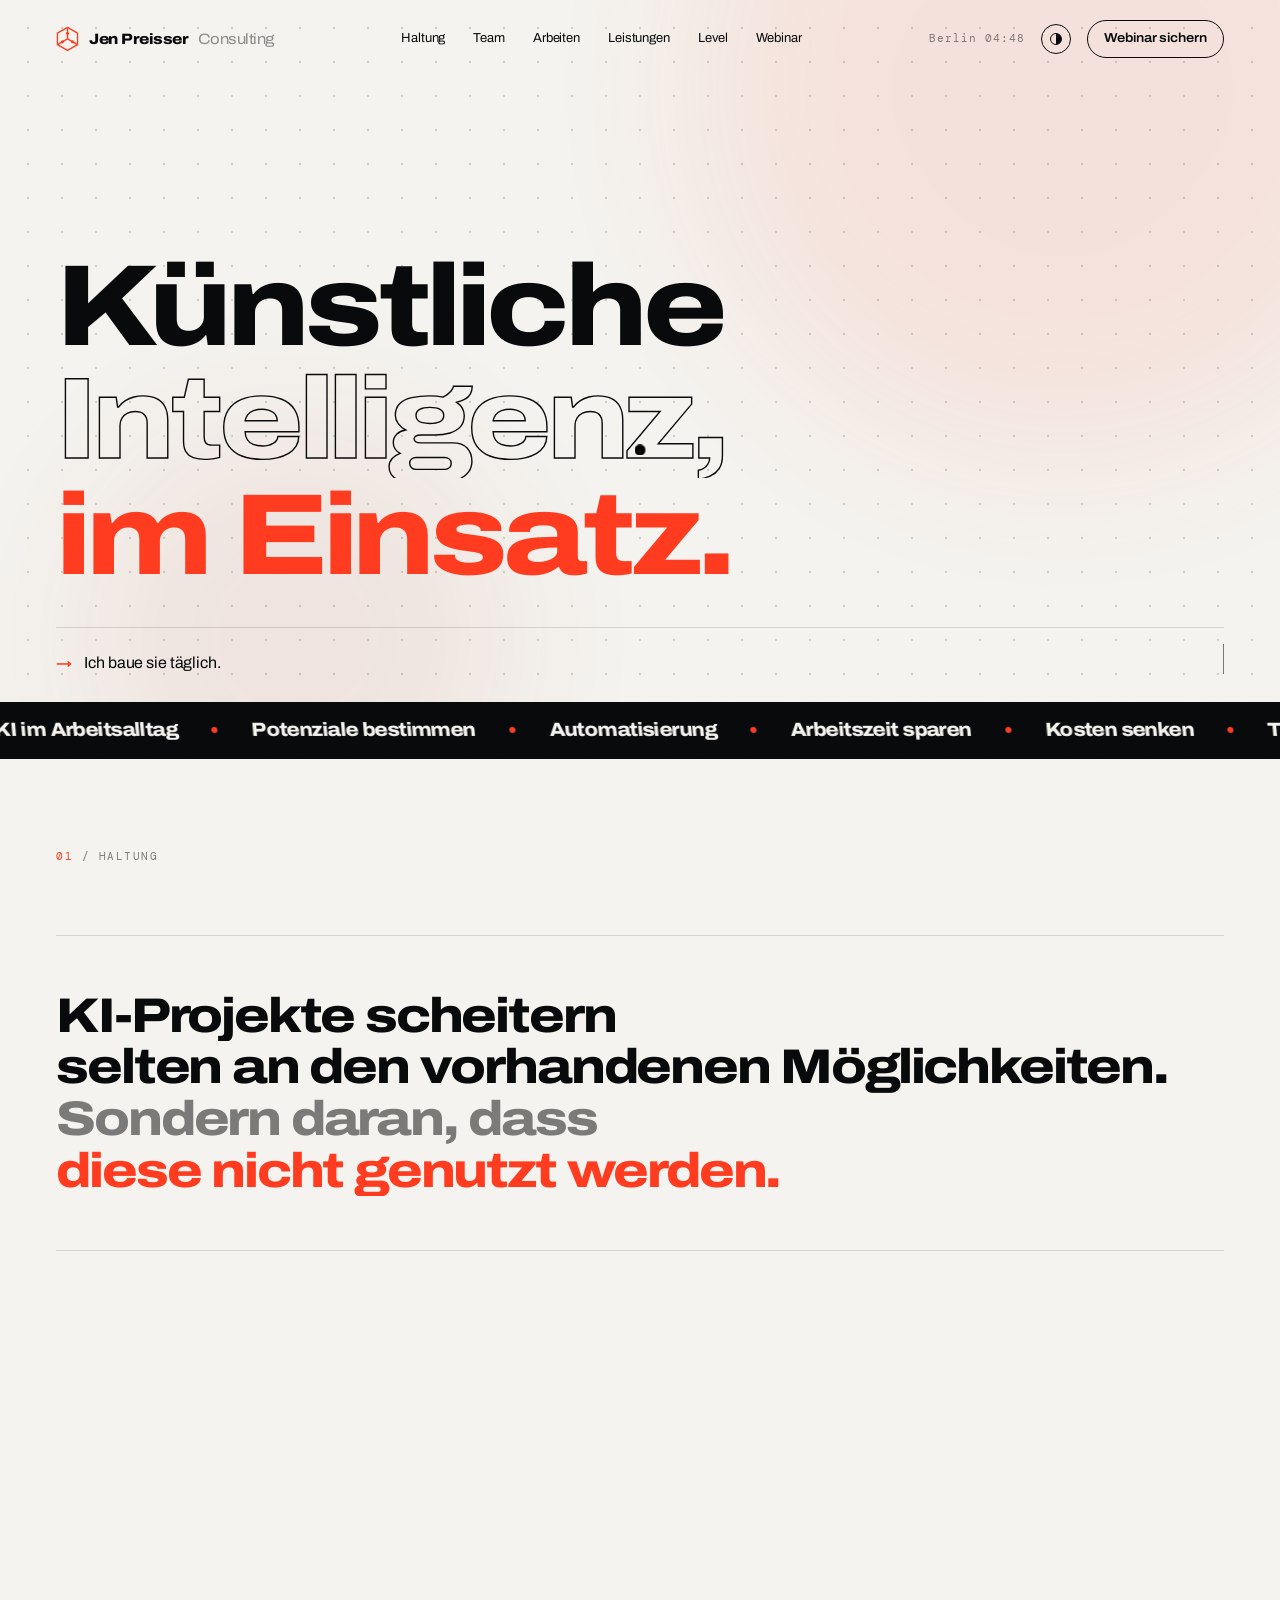
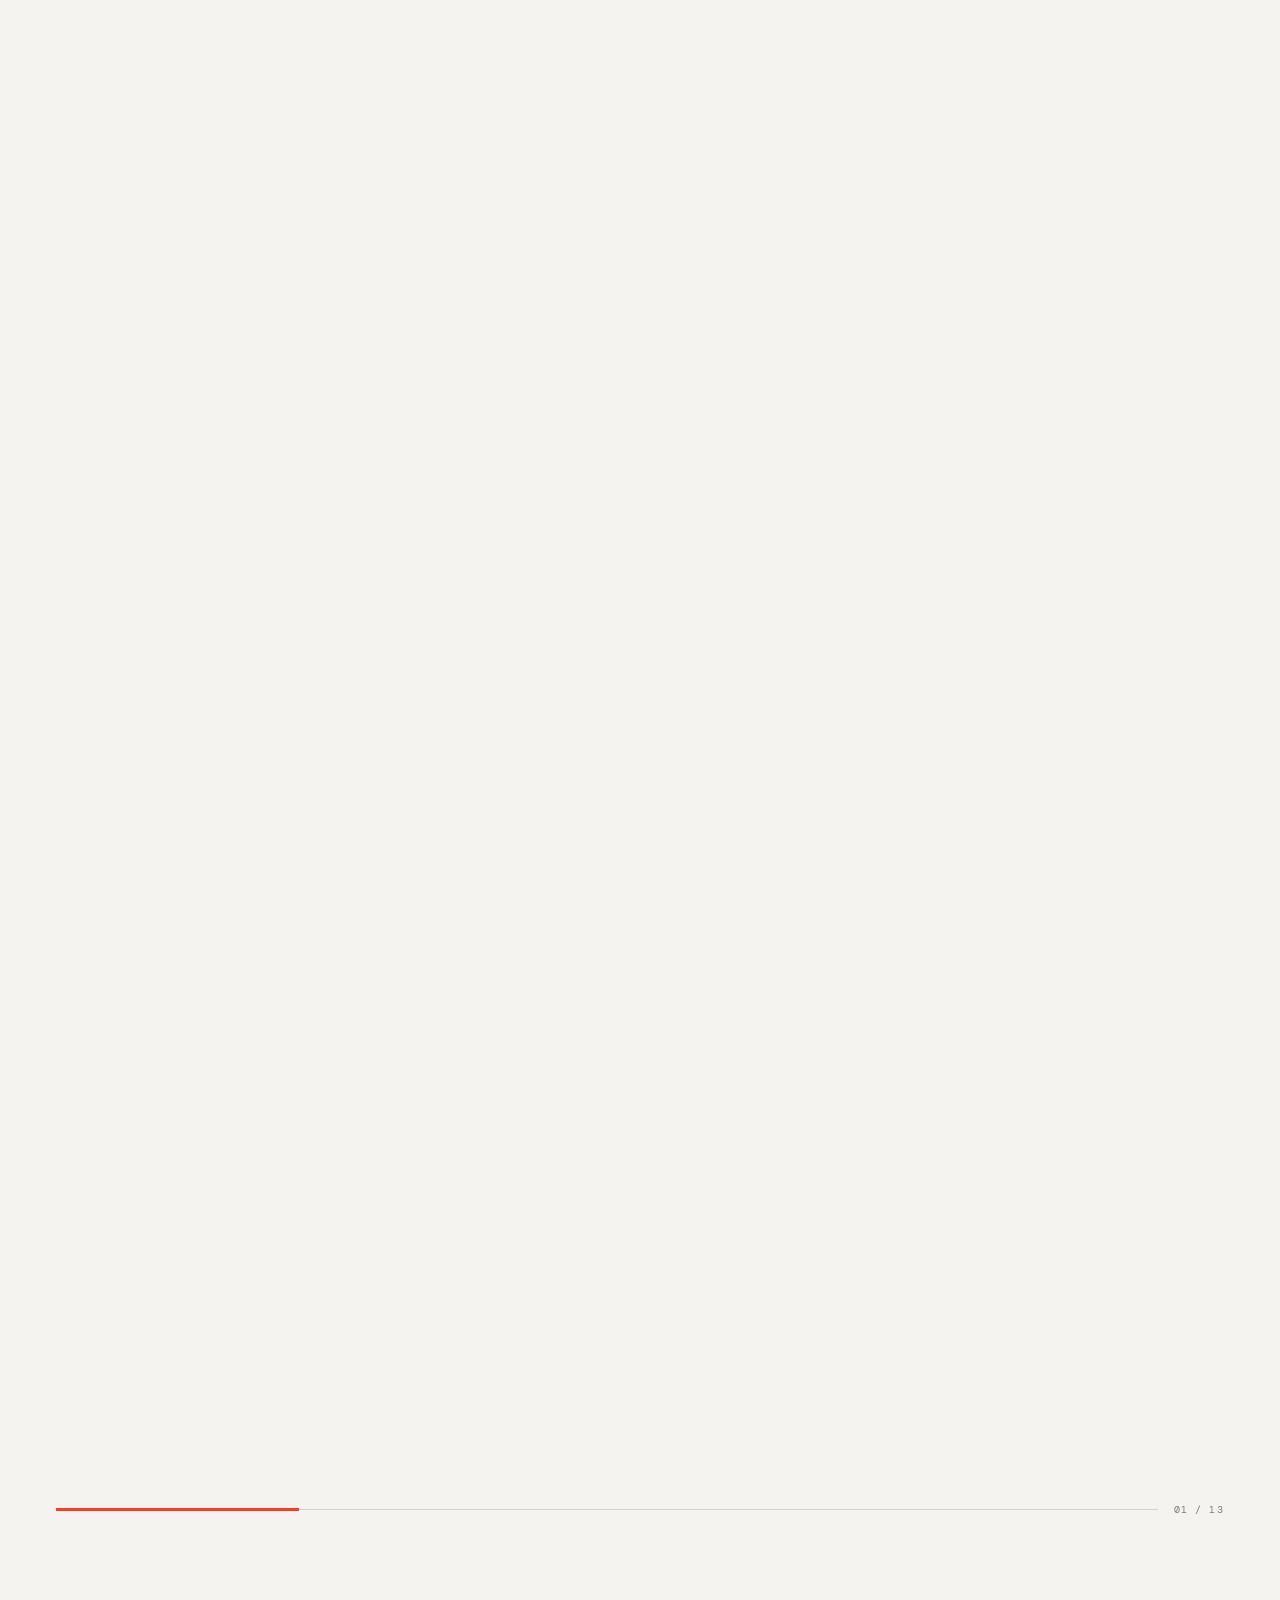
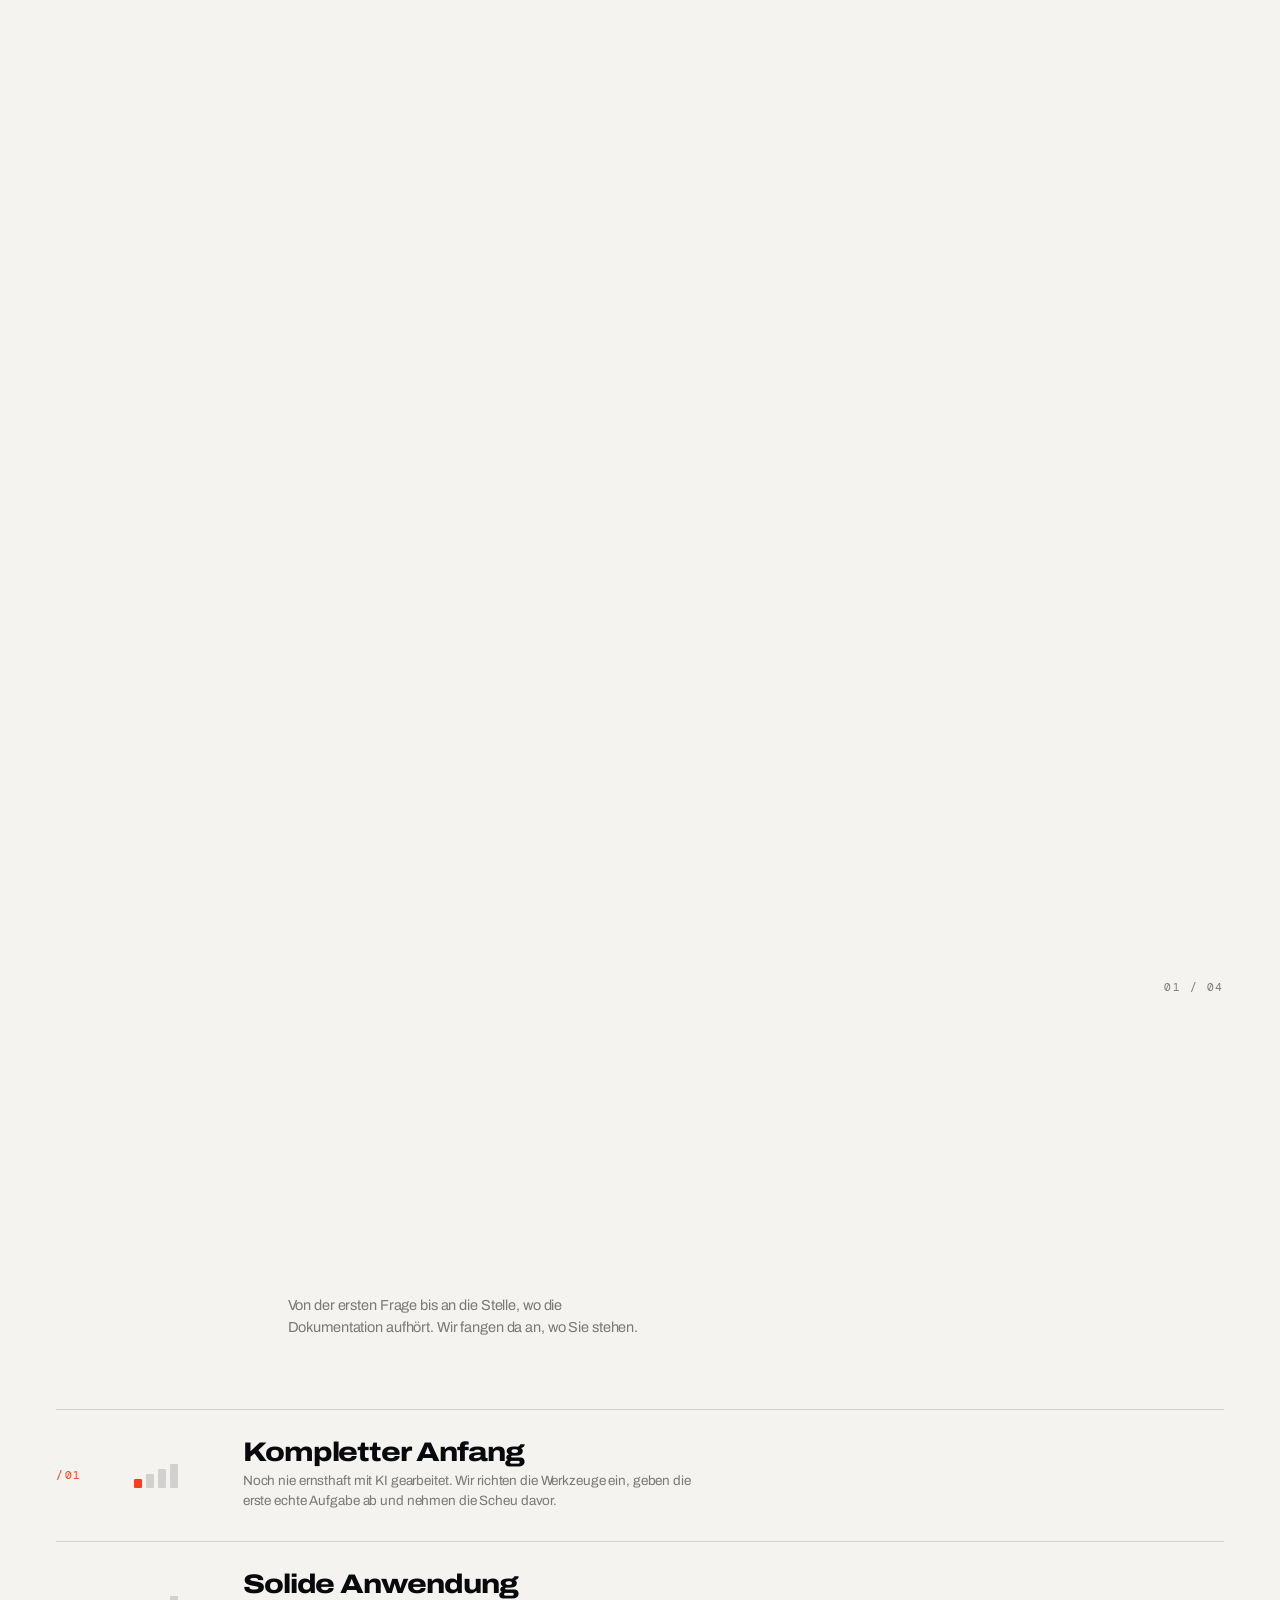
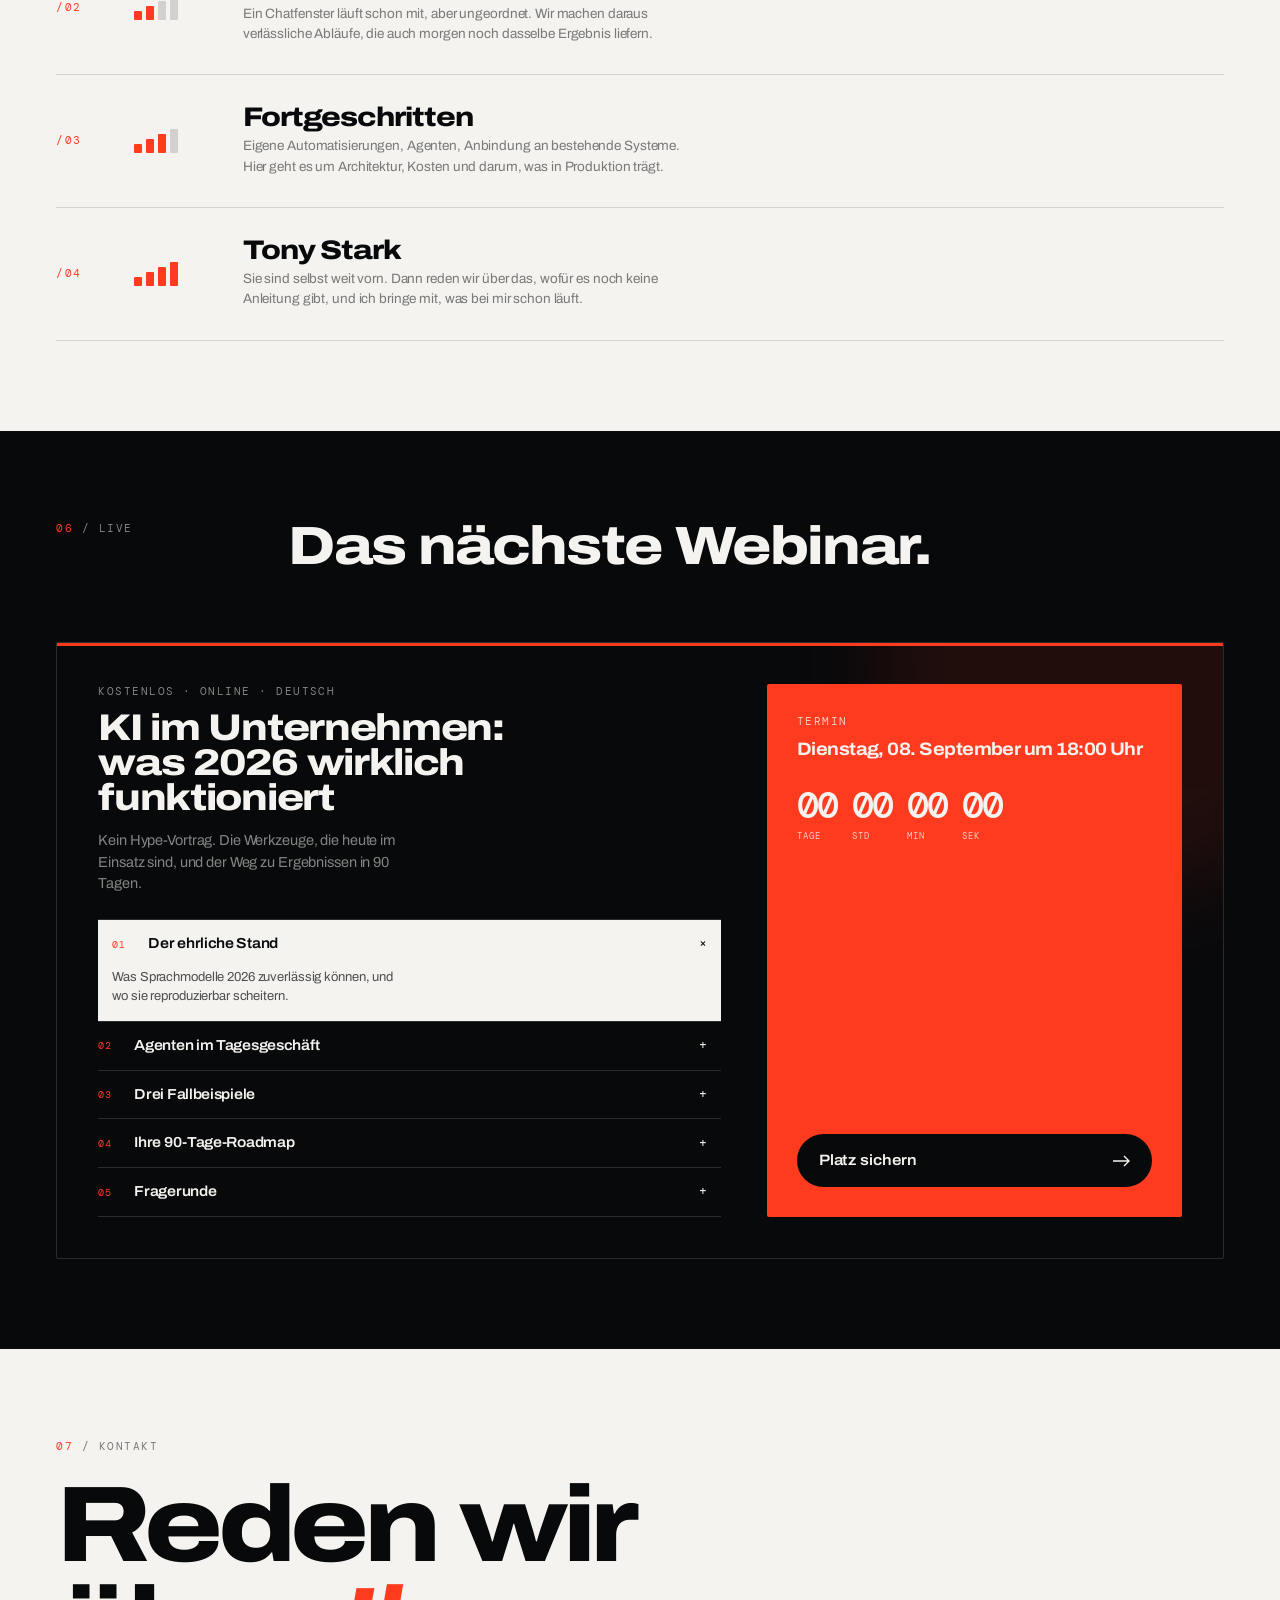
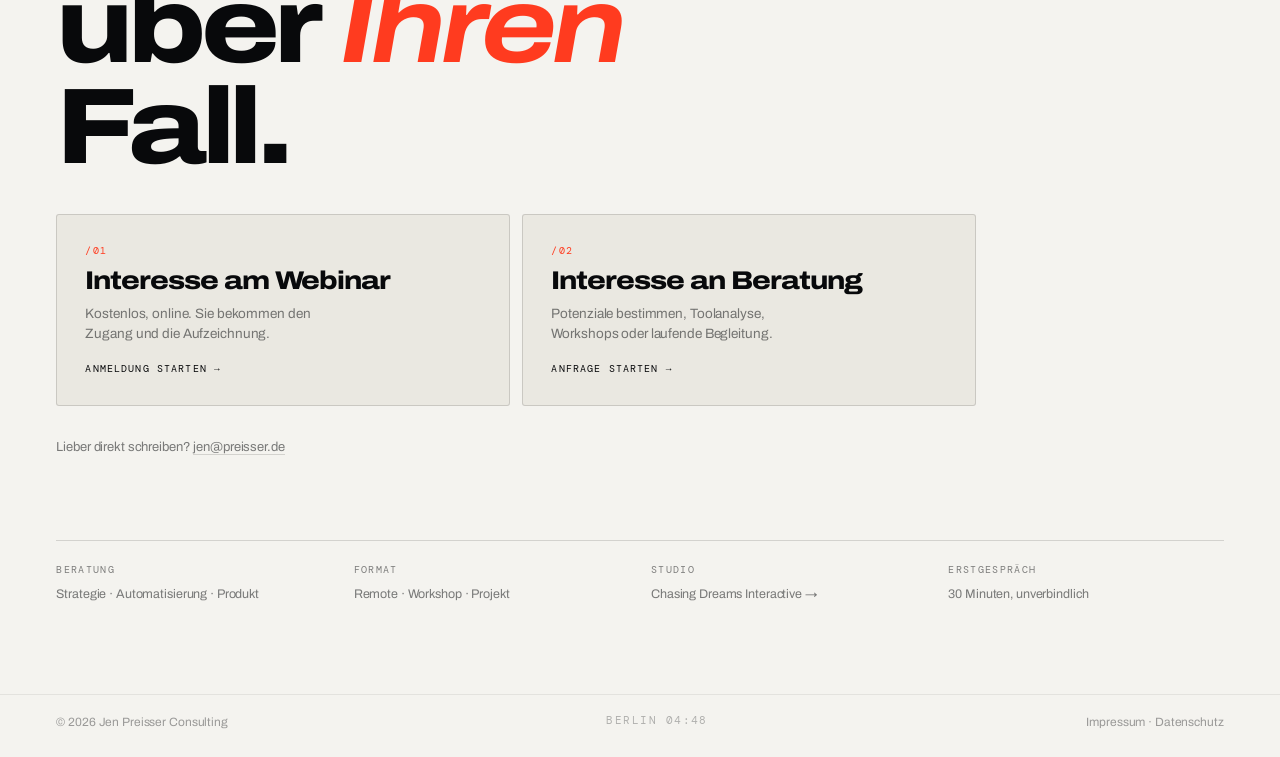
==== index.html @ 0b209531 "Impressum, zweiter Berater, Aufbereitungsskript verallgemeinert Impressum als eigene Seite im Stil d" ====
<!DOCTYPE html>
<html lang="de">
<head>
<meta charset="UTF-8" />
<meta name="viewport" content="width=device-width, initial-scale=1" />
<title>Jen Preisser, KI-Beratung & Produktentwicklung</title>
<link rel="icon" href="data:image/svg+xml,%3Csvg xmlns='http://www.w3.org/2000/svg' viewBox='0 0 32 36'%3E%3Cg stroke='%23FF3B1F' stroke-width='2.4' stroke-linejoin='round' fill='none'%3E%3Cpath d='M16 2 30 10 30 26 16 34 2 26 2 10Z'/%3E%3Cpath d='M16 2 16 18M16 18 30 26M16 18 2 26'/%3E%3C/g%3E%3Cg fill='%23FF3B1F'%3E%3Ccircle cx='16' cy='10' r='2.6'/%3E%3Ccircle cx='23' cy='22' r='2.6'/%3E%3Ccircle cx='9' cy='22' r='2.6'/%3E%3C/g%3E%3C/svg%3E" />
<meta name="description" content="Jen Preisser Consulting, KI-Strategie, Automatisierung und Produktentwicklung. Von jemandem, der selbst baut." />
<link rel="preconnect" href="https://fonts.googleapis.com">
<link rel="preconnect" href="https://fonts.gstatic.com" crossorigin>
<link href="https://fonts.googleapis.com/css2?family=Archivo:ital,wdth,wght@0,62..125,400..900;1,62..125,400..900&family=DM+Mono:wght@400;500&display=swap" rel="stylesheet">
<!-- Modus vor dem ersten Pixel setzen, sonst blitzt der Ladeschirm falsch auf.
     Hell ist die Grundstellung, Dunkel nur nach ausdrücklicher Wahl. -->
<script>try{if(localStorage.getItem('jp-theme')!=='dark')document.documentElement.dataset.theme='light'}catch(e){document.documentElement.dataset.theme='light'}</script>
<style>
/* ═══════════════════════════════════════════════════
   TOKENS — Schwarz/Weiß als Basis, Vermillion voll
   gesättigt als einziger Akzent. Keine Pastelltöne.

   Zwei Ebenen:
   1. absolute Anker (--ink*, --paper*) — drehen sich nie
   2. Rollen (--black*, --white*) — im hellen Modus getauscht.
      Alles im Stylesheet spricht nur die Rollen an, deshalb
      kippt der ganze Seitenkontrast an genau einer Stelle.
   ═══════════════════════════════════════════════════ */
:root{
  /* absolute Anker */
  --ink:#08090B;
  --ink-2:#101217;
  --ink-3:#191C22;
  --paper:#F4F3EF;
  --paper-2:#EAE8E1;
  --paper-3:#E3E1D9;

  /* Vermillion als fester Anker — --acc ist die Rolle und wird in der
     Webinar-Sektion umdefiniert, der Anker bleibt dort greifbar. */
  --vermillion:#FF3B1F;
  --acc:var(--vermillion);
  --acc-deep:#B02310;

  /* Rollen — Dunkelmodus ist die Grundstellung */
  --black:var(--ink);
  --black-2:var(--ink-2);
  --black-3:var(--ink-3);
  --white:var(--paper);
  --white-2:var(--paper-2);
  /* Kanäle für halbtransparente Ableitungen */
  --black-rgb:8,9,11;
  --white-rgb:244,243,239;
  /* gedämpfte Schrift auf der jeweils invertierten Fläche */
  --fg-2-inv:#5B5F67;

  /* semantische Ebene — Sektionen können kippen */
  --bg:var(--black);
  --fg:var(--white);
  --fg-2:rgba(var(--white-rgb),.52);
  --hair:rgba(var(--white-rgb),.14);
  --hair-2:rgba(var(--white-rgb),.07);

  --e:cubic-bezier(.19,1,.22,1);
  --e2:cubic-bezier(.65,0,.35,1);
  --pad:clamp(18px,4.4vw,84px);
}
/* HELLER MODUS — dieselben Farben, nur getauschte Rollen */
:root[data-theme="light"]{
  --black:var(--paper);
  --black-2:var(--paper-2);
  --black-3:var(--paper-3);
  --white:var(--ink);
  --white-2:var(--ink-2);
  --black-rgb:244,243,239;
  --white-rgb:8,9,11;
  --fg-2-inv:rgba(244,243,239,.52);
}
/* invertierte Sektionen: Weiß auf Schwarz wird Schwarz auf Weiß */
.inv{
  --bg:var(--white);
  --fg:var(--black);
  --fg-2:var(--fg-2-inv);
  --hair:rgba(var(--black-rgb),.14);
  --hair-2:rgba(var(--black-rgb),.07);
}
/* nur während des Umschaltens: weicher Übergang, danach wieder aus */
html.theming,html.theming *,html.theming *::before,html.theming *::after{
  transition:background-color .45s var(--e),border-color .45s var(--e),
             color .45s var(--e),fill .45s var(--e) !important;
}

*{margin:0;padding:0;box-sizing:border-box}
html{-webkit-font-smoothing:antialiased;background:var(--black)}
html.lock{overflow:hidden}
body{
  background:var(--bg);color:var(--fg);
  font-family:'Archivo',system-ui,sans-serif;font-weight:400;
  font-size:clamp(14.5px,1vw,16.5px);line-height:1.5;letter-spacing:-.008em;
  overflow-x:hidden;
}
body::after{
  content:"";position:fixed;inset:-50%;z-index:9990;pointer-events:none;opacity:.05;
  background-image:url("data:image/svg+xml,%3Csvg xmlns='http://www.w3.org/2000/svg' width='200' height='200'%3E%3Cfilter id='n'%3E%3CfeTurbulence type='fractalNoise' baseFrequency='.85' numOctaves='4' stitchTiles='stitch'/%3E%3C/filter%3E%3Crect width='200' height='200' filter='url(%23n)'/%3E%3C/svg%3E");
  animation:grain 7s steps(5) infinite;mix-blend-mode:overlay;
}
@keyframes grain{0%{transform:translate(0,0)}25%{transform:translate(-2%,2%)}50%{transform:translate(2%,-2%)}75%{transform:translate(-1%,-2%)}100%{transform:translate(0,0)}}

h1,h2,h3,h4,.dsp{font-weight:800;font-stretch:118%;font-variation-settings:'wdth' 118;letter-spacing:-.035em;line-height:.94}
.ital{font-style:italic;font-weight:700}
a{color:inherit;text-decoration:none}
::selection{background:var(--acc);color:#fff}

.wrap{padding-inline:var(--pad)}
.mono,.eyebrow{font-family:'DM Mono',ui-monospace,monospace;font-size:10.5px;font-weight:400;letter-spacing:.14em;text-transform:uppercase;color:var(--fg-2)}
.eyebrow em{font-style:normal;color:var(--acc)}
.hr{height:1px;background:var(--hair)}

/* ═══════════════════ LADESCHIRM ═══════════════════ */
#pre{position:fixed;inset:0;z-index:10000;background:var(--black);color:var(--white);display:grid;place-items:center;clip-path:inset(0 0 0 0);transition:clip-path 1.1s var(--e)}
#pre.gone{clip-path:inset(0 0 100% 0);pointer-events:none}
#pre .inner{text-align:center;overflow:hidden}
#pre .nm{font-size:clamp(26px,6vw,74px);font-weight:800;font-stretch:118%;letter-spacing:-.04em;line-height:1;display:block;transform:translateY(110%);animation:preIn .95s var(--e) .15s forwards}
@keyframes preIn{to{transform:translateY(0)}}
#pre .ct{font-family:'DM Mono',monospace;font-size:11px;letter-spacing:.18em;margin-top:20px;opacity:.5;font-variant-numeric:tabular-nums;text-transform:uppercase}
/* margin-inline:auto — text-align des Elternteils zentriert keine Blockboxen */
#pre .bar{height:1px;background:rgba(var(--white-rgb),.16);margin:14px auto 0;width:min(44vw,320px);position:relative;overflow:hidden}
#pre .bar i{position:absolute;inset:0;background:var(--acc);transform:scaleX(0);transform-origin:left;will-change:transform}

/* ═══════════════════ CHROME ═══════════════════ */
#prog{position:fixed;top:0;left:0;height:2px;background:var(--acc);z-index:9991;width:0}
.cursor{
  position:fixed;top:0;left:0;width:11px;height:11px;border-radius:50%;
  /* absolut, nicht gedreht: difference-Blend rechnet den Kontrast selbst aus */
  background:var(--paper);pointer-events:none;z-index:9992;mix-blend-mode:difference;
  transform:translate(-50%,-50%);transition:width .4s var(--e),height .4s var(--e),opacity .3s;
  display:grid;place-items:center;overflow:hidden;
}
.cursor span{font-family:'DM Mono',monospace;font-size:9px;letter-spacing:.12em;color:var(--ink);opacity:0;transition:opacity .25s;text-transform:uppercase}
.cursor.big{width:68px;height:68px}
.cursor.big span{opacity:1}
@media (hover:none){.cursor{display:none}}

#chapter{
  position:fixed;left:var(--pad);bottom:18px;z-index:190;
  font-family:'DM Mono',monospace;font-size:10px;letter-spacing:.14em;text-transform:uppercase;
  display:flex;align-items:center;gap:8px;mix-blend-mode:difference;color:#fff;
  opacity:0;transition:opacity .6s var(--e);
}
#chapter.on{opacity:.8}
#chapter i{width:5px;height:5px;border-radius:50%;background:var(--acc)}
@media(max-width:700px){#chapter{display:none}}

nav{
  position:fixed;top:0;left:0;right:0;z-index:200;
  display:flex;align-items:center;justify-content:space-between;gap:20px;padding:20px var(--pad);
  border-bottom:1px solid transparent;color:var(--white);
  transition:transform .5s var(--e2),padding .6s var(--e),background .6s var(--e),border-color .6s,color .6s var(--e);
}
nav.stuck{background:rgba(var(--black-rgb),.72);backdrop-filter:blur(16px) saturate(1.2);padding:12px var(--pad);border-color:var(--hair-2)}
nav.on-light{color:var(--black)}
nav.on-light.stuck{background:rgba(var(--white-rgb),.78)}
nav.hide{transform:translateY(-105%)}
.logo{font-weight:800;font-stretch:112%;font-size:15px;letter-spacing:-.035em;display:flex;align-items:center;gap:10px;white-space:nowrap}
.logo .sub{opacity:.45;font-weight:400}
/* Würfel mit Augen — drei Flächen, drei Punkte */
.logo .mark{width:23px;flex:none;color:var(--acc);overflow:visible;transition:transform .7s var(--e)}
.logo .mark circle{transform-origin:center;animation:blink 3.4s infinite var(--e)}
.logo .mark circle:nth-of-type(2){animation-delay:.34s}
.logo .mark circle:nth-of-type(3){animation-delay:.68s}
@keyframes blink{0%,100%{opacity:1}50%{opacity:.25}}
.logo:hover .mark{transform:rotate(120deg)}
@media(prefers-reduced-motion:reduce){.logo .mark circle{animation:none}}
.nav-links{display:flex;gap:4px;font-size:13px}
.nav-links a{padding:7px 12px;border-radius:100px;position:relative;isolation:isolate;transition:color .35s var(--e);text-align:center}
.nav-links a .dec{display:inline-block}
.nav-links a::before{content:"";position:absolute;inset:0;border-radius:100px;background:var(--acc);transform:scale(.6);opacity:0;transition:transform .45s var(--e),opacity .3s;z-index:-1}
.nav-links a:hover{color:#fff}
.nav-links a:hover::before{transform:scale(1);opacity:1}
.nav-right{display:flex;align-items:center;gap:16px}
#clock{font-family:'DM Mono',monospace;font-size:10.5px;letter-spacing:.1em;opacity:.5;font-variant-numeric:tabular-nums}
@media(max-width:960px){.nav-links,#clock{display:none}}

/* Moduswechsel — halbgefüllter Kreis, dreht sich beim Umschalten */
.tgl{
  flex:none;width:30px;height:30px;border-radius:50%;padding:0;
  border:1px solid currentColor;background:transparent;color:inherit;cursor:pointer;
  display:grid;place-items:center;
  transition:border-color .4s var(--e),transform .55s var(--e);
}
.tgl:hover{border-color:var(--acc);transform:rotate(-24deg)}
.tgl i{
  width:12px;height:12px;border-radius:50%;
  border:1px solid currentColor;background:linear-gradient(90deg,currentColor 50%,transparent 50.1%);
  transition:transform .6s var(--e),color .4s var(--e);
}
.tgl:hover i{color:var(--acc)}
:root[data-theme="light"] .tgl i{transform:rotate(180deg)}
.tgl:focus-visible{outline:2px solid var(--acc);outline-offset:3px}

/* E9 Kreis-Fill */
.cfill{position:relative;overflow:hidden;isolation:isolate;cursor:pointer}
.cfill>*{position:relative;z-index:1;transition:color .35s var(--e)}
.cfill::after{content:"";position:absolute;width:320px;height:320px;border-radius:50%;background:var(--acc);left:var(--fx,50%);top:var(--fy,50%);transform:translate(-50%,-50%) scale(0);transition:transform .6s var(--e);z-index:0}
.cfill:hover::after{transform:translate(-50%,-50%) scale(1)}
.nav-cta{font-size:13px;font-weight:600;font-stretch:110%;border:1px solid currentColor;border-radius:100px;padding:8px 16px;white-space:nowrap;background:transparent}
.nav-cta:hover>*{color:#fff}

/* ═══════════════════ HERO ═══════════════════ */
header.hero{
  /* ohne die Kopfzeile braucht der Hero keine volle Bildschirmhoehe mehr */
  min-height:min(78svh,760px);display:flex;flex-direction:column;justify-content:flex-end;
  padding:132px var(--pad) 28px;position:relative;overflow:hidden;isolation:isolate;
  background:var(--black);
}
/* schmal: die Mindesthoehe wuerde nur Leere ueber der Zeile erzeugen */
@media(max-width:700px){header.hero{min-height:auto;padding:116px var(--pad) 24px}}
.field{position:absolute;inset:0;z-index:-1;overflow:hidden}
/* Lichthöfe liegen hinter dem Punktfeld */
.field b{position:absolute;display:block;border-radius:50%;filter:blur(80px);z-index:0}
.field b:nth-child(1){width:58vw;height:58vw;background:var(--acc);opacity:.16;top:-22vw;right:-12vw;animation:fl1 26s infinite var(--e2)}
.field b:nth-child(2){width:34vw;height:34vw;background:var(--acc-deep);opacity:.14;bottom:-12vw;left:6vw;animation:fl2 32s infinite var(--e2)}
/* auf Papier trägt dieselbe Deckkraft viel weiter — sonst wird das Weiß rosa */
:root[data-theme="light"] .field b:nth-child(1){opacity:.09}
:root[data-theme="light"] .field b:nth-child(2){opacity:.07}
@keyframes fl1{50%{transform:translate(-7vw,6vh) scale(1.12)}}
@keyframes fl2{50%{transform:translate(9vw,-5vh) scale(.9)}}
#mesh{position:absolute;inset:0;width:100%;height:100%;display:block;z-index:1}

@keyframes ping{70%,100%{box-shadow:0 0 0 10px rgba(255,59,31,0)}}

h1.hero-title{font-size:clamp(40px,9vw,150px);letter-spacing:-.045em;margin:3.2vh 0 3.2vh;position:relative}
h1.hero-title .ln{display:block;overflow:hidden;padding-bottom:.04em}
h1.hero-title .ln>span{display:block;transform:translateY(112%);animation:rise 1.25s var(--e) forwards;animation-play-state:paused}
body.go h1.hero-title .ln>span{animation-play-state:running}
h1.hero-title .ln:nth-child(2)>span{animation-delay:.11s}
h1.hero-title .ln:nth-child(3)>span{animation-delay:.22s}
@keyframes rise{to{transform:translateY(0)}}
h1.hero-title .out{-webkit-text-stroke:1.4px var(--white);color:transparent;transition:color .5s var(--e),-webkit-text-stroke-color .5s}
h1.hero-title .out:hover{color:var(--acc);-webkit-text-stroke-color:var(--acc)}

.slot{display:inline-block;height:1em;overflow:hidden;vertical-align:bottom;position:relative;color:var(--acc);padding-right:.05em;transition:width .5s var(--e)}
.slot ul{list-style:none;transition:transform .85s var(--e);width:max-content}
/* Abstand zwischen den Wörtern: der Ausschnitt ist nur 1em hoch, ohne Lücke
   ragen Ober- und Unterlängen des Nachbarworts hinein. Schrittweite = 1em + Lücke. */
.slot li{height:1em;margin-bottom:.38em;white-space:nowrap;line-height:1;width:max-content}

.hero-foot{display:flex;justify-content:space-between;align-items:flex-end;gap:28px;flex-wrap:wrap;border-top:1px solid var(--hair);padding-top:16px;position:relative}
.hero-foot .lead{max-width:38ch;font-size:clamp(15px,1.25vw,19px);line-height:1.4;display:flex;align-items:baseline;gap:12px}
.hero-foot .lead .arrow{flex:none;color:var(--acc);font-weight:700}
.scrollcue{display:flex;align-items:center;gap:9px}
.scrollcue i{width:1px;height:30px;background:var(--fg-2);display:block;transform-origin:top;animation:cue 2.4s infinite var(--e)}
@keyframes cue{0%{transform:scaleY(0)}45%{transform:scaleY(1)}100%{transform:scaleY(0);transform-origin:bottom}}

/* ═══════════════════ TICKER — weißes Band ═══════════════════ */
/* ═══════════════════ WEBINAR-LEISTE — direkt unter dem Hero ═══════════════════ */
.wbar{
  background:var(--acc);color:#fff;padding:14px var(--pad);
  display:flex;align-items:center;gap:clamp(12px,2.6vw,30px);flex-wrap:wrap;
}
.wbar .lbl{display:inline-flex;align-items:center;gap:9px;font-family:'DM Mono',ui-monospace,monospace;font-size:10.5px;letter-spacing:.14em;text-transform:uppercase;white-space:nowrap}
.wbar .lbl i{flex:none;width:6px;height:6px;border-radius:50%;background:#fff;animation:ping 2.6s infinite}
.wbar .ttl{flex:1 1 260px;min-width:0;font-weight:800;font-stretch:112%;letter-spacing:-.032em;font-size:clamp(15px,1.65vw,22px);line-height:1.15}
.wbar .when{font-family:'DM Mono',ui-monospace,monospace;font-size:11px;letter-spacing:.1em;text-transform:uppercase;opacity:.85;white-space:nowrap;font-variant-numeric:tabular-nums}
.wbar .go{
  flex:none;display:inline-flex;align-items:center;gap:12px;white-space:nowrap;
  background:#fff;color:var(--acc);border-radius:100px;padding:10px 20px;
  font-size:13.5px;font-weight:700;font-stretch:110%;
  box-shadow:inset 0 0 0 1px transparent;
  transition:background .45s var(--e),color .45s var(--e),box-shadow .45s var(--e);
}
.wbar .go svg{transition:transform .5s var(--e)}
.wbar .go:hover{background:transparent;color:#fff;box-shadow:inset 0 0 0 1px #fff}
.wbar .go:hover svg{transform:translateX(4px)}
@media(max-width:640px){
  .wbar{gap:10px}
  .wbar .when{width:100%;order:3}
  .wbar .go{width:100%;justify-content:space-between;order:4}
}
.ticker{background:var(--white);color:var(--black);padding:14px 0;overflow:hidden}
.ticker .track{display:flex;white-space:nowrap;will-change:transform}
.ticker .track>span{display:inline-flex;align-items:center;gap:34px;padding-right:34px;font-weight:800;font-stretch:112%;font-size:clamp(14px,1.5vw,21px);letter-spacing:-.03em}
.ticker .track>span::after{content:"";width:6px;height:6px;border-radius:50%;background:var(--acc);flex:none}

/* ═══════════════════ SHELL ═══════════════════ */
section{padding:clamp(68px,10vh,148px) 0;position:relative;background:var(--bg);color:var(--fg)}
.sec-head{display:grid;grid-template-columns:180px 1fr;gap:clamp(16px,4vw,60px);align-items:start;margin-bottom:clamp(34px,5.5vw,80px)}
@media(max-width:780px){.sec-head{grid-template-columns:1fr;gap:12px}}
.sec-head h2{font-size:clamp(27px,4.2vw,64px);max-width:19ch}

.rv{opacity:0;transform:translateY(34px);transition:opacity 1s var(--e),transform 1s var(--e)}
.rv.in{opacity:1;transform:none}
.rv[data-d="1"]{transition-delay:.10s}.rv[data-d="2"]{transition-delay:.20s}
.rv[data-d="3"]{transition-delay:.30s}.rv[data-d="4"]{transition-delay:.40s}
.split .w{display:inline-block;overflow:hidden;vertical-align:top}
.split .w>i{display:inline-block;font-style:inherit;transform:translateY(105%);transition:transform .9s var(--e)}
.split.in .w>i{transform:translateY(0)}

/* ═══════════════════ HALTUNG — decodierendes Manifest ═══════════════════ */
.claim{
  /* Der Grad haengt an der Breite, nicht an einem Mindestwert: die laengste
     Zeile steht auf nowrap und wuerde sonst rechts abgeschnitten. */
  font-size:clamp(11px,3.8vw,60px);letter-spacing:-.045em;line-height:1.06;
  border-block:1px solid var(--hair);padding:clamp(34px,6vh,80px) 0;
  margin-bottom:clamp(34px,5vw,70px);position:relative;
}
/* nowrap + gesperrte Breite: beim Decoden darf keine Zeile umbrechen */
.claim .cl{display:block;white-space:nowrap;overflow:hidden;font-variant-ligatures:none}
.claim .cl.dim{color:var(--fg-2)}
.claim .cl.hi{color:var(--acc)}

.stats{display:grid;grid-template-columns:repeat(auto-fit,minmax(150px,1fr));gap:1px;background:var(--hair-2);border-block:1px solid var(--hair)}
.stat{background:var(--bg);padding:24px 20px;transition:background .5s var(--e)}
.stat:hover{background:var(--black-2)}
.inv .stat:hover{background:var(--white-2)}
.stat b{display:block;font-size:clamp(30px,3.8vw,54px);font-weight:500;letter-spacing:-.045em;line-height:1;font-variant-numeric:tabular-nums;font-family:'DM Mono',monospace}
.stat small{display:block;margin-top:10px;font-size:11.5px;color:var(--fg-2);max-width:22ch;line-height:1.4}

/* ═══════════════════ LEISTUNGEN — Tafeln, aktive kippt auf Weiß ═══════════════════ */
.ways{
  display:flex;gap:1px;background:var(--hair-2);
  border:1px solid var(--hair);border-radius:2px;overflow:hidden;
  height:min(66vh,540px);position:relative;
}
.way{
  --wbg:var(--black-2);--wfg:var(--white);--wfg2:rgba(var(--white-rgb),.5);--wline:rgba(var(--white-rgb),.16);
  position:relative;flex:1 1 0;min-width:0;overflow:hidden;cursor:pointer;
  background:var(--wbg);color:var(--wfg);
  transition:flex-grow 1.05s var(--e),background .7s var(--e),color .7s var(--e);
}
.way.act{
  --wbg:var(--white);--wfg:var(--black);--wfg2:var(--fg-2-inv);--wline:rgba(var(--black-rgb),.16);
  flex-grow:3.4;
}
.way .bar{position:absolute;inset:0 0 auto 0;height:3px;background:var(--acc);transform:scaleX(.18);transform-origin:left;transition:transform .95s var(--e);z-index:3}
.way.act .bar{transform:scaleX(1)}

.way .spine{
  position:absolute;inset:0;padding:clamp(16px,1.6vw,26px);
  display:flex;flex-direction:column;justify-content:space-between;align-items:flex-start;
  opacity:1;transition:opacity .45s var(--e);z-index:2;
}
.way.act .spine{opacity:0;pointer-events:none}
.way .spine .no{font-family:'DM Mono',monospace;font-size:10.5px;letter-spacing:.14em;color:var(--acc)}
.way .spine .lbl{writing-mode:vertical-rl;transform:rotate(180deg);font-weight:800;font-stretch:112%;font-size:clamp(15px,1.35vw,20px);letter-spacing:-.03em;max-height:100%;overflow:hidden}

.way .body{
  position:absolute;inset:0;padding:clamp(18px,1.8vw,30px);
  width:min(38ch,86vw);display:flex;flex-direction:column;gap:12px;
  opacity:0;transform:translateX(-16px);transition:opacity .55s var(--e) .16s,transform .8s var(--e) .16s;z-index:2;
}
.way.act .body{opacity:1;transform:none}
.way .body .big{font-family:'DM Mono',monospace;font-size:clamp(30px,3.6vw,58px);line-height:1;letter-spacing:-.04em;color:var(--acc);font-variant-numeric:tabular-nums}
.way .body h3{font-size:clamp(20px,2.1vw,32px)}
.way .body p{color:var(--wfg2);font-size:14px;max-width:32ch}
.way .body .tags{display:flex;flex-wrap:wrap;gap:5px;margin-top:auto}
.way .body .tags b{font-weight:400;font-family:'DM Mono',monospace;font-size:9.5px;letter-spacing:.08em;text-transform:uppercase;border:1px solid var(--wline);border-radius:100px;padding:5px 10px;color:var(--wfg2);transform:translateY(8px);opacity:0;transition:transform .6s var(--e),opacity .6s var(--e)}
.way.act .body .tags b{transform:none;opacity:1}
.way.act .body .tags b:nth-child(2){transition-delay:.08s}
.way.act .body .tags b:nth-child(3){transition-delay:.16s}
.ways-foot{display:flex;justify-content:flex-end;gap:16px;margin-top:16px;flex-wrap:wrap}

@media(max-width:900px){
  .ways{flex-direction:column;height:auto}
  .way{flex:none;min-height:220px;--wbg:var(--white);--wfg:var(--black);--wfg2:var(--fg-2-inv);--wline:rgba(var(--black-rgb),.16)}
  .way .spine{display:none}
  .way .body{position:static;opacity:1;transform:none;width:auto;min-height:220px}
  .way .body .tags b{opacity:1;transform:none}
  .way .bar{transform:scaleX(1)}
}

/* ═══════════════════ LEVEL ═══════════════════ */
.lvl{border-top:1px solid var(--hair)}
.lvl-row{
  position:relative;
  display:grid;grid-template-columns:44px 76px 1fr;gap:clamp(14px,2.6vw,40px);align-items:center;
  padding:clamp(18px,2.4vw,30px) 0;border-bottom:1px solid var(--hair);
  transition:padding-left .55s var(--e),background .55s var(--e),box-shadow .45s var(--e);
}
.lvl-row:hover{padding-left:16px}

/* ── Eskalation: 01 dezent, 04 geht ab ── */
.lvl-row.lv1:hover{background:linear-gradient(90deg,rgba(255,59,31,.05),transparent 42%)}

.lvl-row.lv2:hover{background:linear-gradient(90deg,rgba(255,59,31,.09),transparent 55%)}
.lvl-row.lv2:hover h3{color:var(--acc)}
.lvl-row.lv2:hover .meter i.on{box-shadow:0 0 9px rgba(255,59,31,.7)}

.lvl-row.lv3{overflow:hidden}
.lvl-row.lv3:hover{background:linear-gradient(90deg,rgba(255,59,31,.13),transparent 62%)}
.lvl-row.lv3::after{
  content:"";position:absolute;inset:0;pointer-events:none;transform:translateX(-100%);
  background:linear-gradient(104deg,transparent 34%,rgba(255,59,31,.20) 50%,transparent 66%);
}
.lvl-row.lv3:hover::after{animation:sweep 1.15s var(--e) infinite}
@keyframes sweep{to{transform:translateX(100%)}}
.lvl-row.lv3:hover h3{color:var(--acc);text-shadow:0 0 20px rgba(255,59,31,.55)}
.lvl-row.lv3:hover .meter i.on{box-shadow:0 0 13px rgba(255,59,31,.9)}

.lvl-row.lv4:hover{
  background:linear-gradient(90deg,rgba(255,59,31,.18),transparent 72%);
  box-shadow:inset 0 0 0 1px rgba(255,59,31,.4),0 0 44px rgba(255,59,31,.16);
}
.lvl-row.lv4:hover h3{color:var(--white);text-shadow:0 0 8px #FF3B1F,0 0 28px rgba(255,59,31,.85);animation:flick .3s steps(2) infinite}
@keyframes flick{50%{opacity:.84}}
.lvl-row.lv4:hover .meter i{background:var(--acc);box-shadow:0 0 15px rgba(255,59,31,1)}
.lvl-row.lv4:hover .no{color:var(--white);text-shadow:0 0 10px var(--acc)}

/* Blitze: eigene kleine SVGs, damit die Zacken nicht verzerren */
.bolts{position:absolute;inset:0;pointer-events:none;opacity:0;transition:opacity .16s}
.lvl-row.lv4:hover .bolts{opacity:1}
.bolt{position:absolute;width:30px;height:52px;overflow:visible}
.bolt path{stroke:var(--acc);stroke-width:1.7;fill:none;stroke-linejoin:miter;filter:drop-shadow(0 0 5px #FF3B1F);opacity:0}
.lvl-row.lv4:hover .bolt path{animation:zap 1.05s steps(1) infinite}
.lvl-row.lv4:hover .bolt:nth-child(2) path{animation-duration:.82s;animation-delay:.13s}
.lvl-row.lv4:hover .bolt:nth-child(3) path{animation-duration:1.3s;animation-delay:.31s}
.lvl-row.lv4:hover .bolt:nth-child(4) path{animation-duration:.94s;animation-delay:.47s}
.lvl-row.lv4:hover .bolt:nth-child(5) path{animation-duration:1.15s;animation-delay:.62s}
.lvl-row.lv4:hover .bolt:nth-child(6) path{animation-duration:.76s;animation-delay:.78s}
@keyframes zap{0%,86%{opacity:0}88%,94%{opacity:1}95%,100%{opacity:0}}
@media (hover:none){.bolts,.lvl-row.lv3::after{display:none}}
.lvl-row .no{font-family:'DM Mono',monospace;font-size:10.5px;letter-spacing:.14em;color:var(--acc)}
/* Signalbalken: gefüllt bis zum jeweiligen Level */
.meter{display:flex;align-items:flex-end;gap:4px;height:24px}
.meter i{width:8px;border-radius:1px;background:var(--hair);transition:background .5s var(--e),transform .5s var(--e)}
.meter i:nth-child(1){height:9px}
.meter i:nth-child(2){height:14px}
.meter i:nth-child(3){height:19px}
.meter i:nth-child(4){height:24px}
.lvl-row.in .meter i.on{background:var(--acc)}
.lvl-row.in .meter i.on:nth-child(2){transition-delay:.08s}
.lvl-row.in .meter i.on:nth-child(3){transition-delay:.16s}
.lvl-row.in .meter i.on:nth-child(4){transition-delay:.24s}
.lvl-row:hover .meter i.on{transform:scaleY(1.12);transform-origin:bottom}
.lvl-row h3{font-size:clamp(19px,2.1vw,30px);letter-spacing:-.04em}
.lvl-row p{color:var(--fg-2);font-size:13.5px;max-width:56ch;margin-top:6px;transition:color .45s var(--e)}
.lvl-row:hover p{color:var(--fg)}
@media(max-width:760px){
  .lvl-row{grid-template-columns:34px 1fr;row-gap:10px}
  .lvl-row .meter{grid-column:2}
  .lvl-row>div:last-child{grid-column:2}
}

/* ═══════════════════ ARBEITEN ═══════════════════ */
.rail{margin-top:clamp(10px,2vw,26px);padding-inline:var(--pad);cursor:grab;touch-action:pan-y;user-select:none}
.rail.grabbing{cursor:grabbing}
.rail .row{display:flex;gap:clamp(12px,1.5vw,24px);will-change:transform}
.pcard{
  flex:none;width:clamp(250px,26vw,380px);aspect-ratio:3/4;border-radius:3px;
  position:relative;overflow:hidden;transform-style:preserve-3d;
  display:flex;flex-direction:column;justify-content:space-between;padding:clamp(16px,1.6vw,24px);
  /* Projektkacheln bleiben in beiden Modi dunkel: die Marken-Logos sind weiß
     und die Foto-Verläufe darauf abgestimmt. Wie das Ticker-Band ein bewusst
     stehengelassener Gegenpol. */
  background:var(--pbg,linear-gradient(160deg,var(--ink-3),var(--ink)));
  color:var(--paper);border:1px solid rgba(244,243,239,.07);
  opacity:0;transform:translateY(70px) scale(.94);clip-path:inset(100% 0 0 0);
  transition:opacity .9s var(--e),transform .9s var(--e),clip-path 1.05s var(--e);
}
.rail.in .pcard{opacity:1;transform:none;clip-path:inset(0 0 0 0)}
.rail.in .pcard:nth-child(2){transition-delay:0.06s}
.rail.in .pcard:nth-child(3){transition-delay:0.12s}
.rail.in .pcard:nth-child(4){transition-delay:0.18s}
.rail.in .pcard:nth-child(5){transition-delay:0.24s}
.rail.in .pcard:nth-child(6){transition-delay:0.30s}
.rail.in .pcard:nth-child(7){transition-delay:0.36s}
.rail.in .pcard:nth-child(8){transition-delay:0.42s}
.rail.in .pcard:nth-child(9){transition-delay:0.48s}
.rail.in .pcard:nth-child(10){transition-delay:0.54s}
.rail.in .pcard:nth-child(11){transition-delay:0.60s}
.rail.in .pcard:nth-child(12){transition-delay:0.66s}
.rail.in .pcard:nth-child(13){transition-delay:0.72s}
.rail.in.tiltable .pcard{transition:transform .2s ease-out}
/* Foto einsetzen: --img:url('bilder/xy.jpg') im style der Karte ergänzen */
.pcard .shot{position:absolute;inset:0;background-image:var(--img,none);background-size:cover;background-position:center;filter:grayscale(1) contrast(1.06);opacity:var(--imgop,0);z-index:0;transition:filter .55s var(--e),opacity .55s var(--e),transform .55s var(--e)}
.pcard[style*="--img"] .shot{--imgop:1}
.pcard[style*="--img"]:hover .shot{filter:grayscale(0) contrast(1.02);transform:scale(1.03)}
.pcard[style*="--img"]::before{content:"";position:absolute;inset:0;z-index:1;background:linear-gradient(0deg,rgba(8,9,11,.9),rgba(8,9,11,.15) 62%)}
/* ── Marken-Kacheln ──────────────────────────────────────────────
   Ruhezustand: weisses Logo auf dem dunklen Kartengrund.
   Beim Hover blendet die Markenfarbe mitsamt Originallogo ein.   */
.pcard.marke{
  background:var(--mono) center 38%/58% no-repeat,
             linear-gradient(160deg,var(--ink-3),var(--ink));
}
.pcard.marke .shot{
  filter:none;background-size:cover;background-position:center;
  opacity:0;transition:opacity .55s var(--e),transform .55s var(--e);
}
.pcard.marke:hover .shot{opacity:1;transform:scale(1.03)}
.pcard.marke[style*="--img"]::before{background:none}
.pcard.marke .top{justify-content:space-between;width:100%}
/* Schriftfarbe folgt dem eingeblendeten Grund */
.pcard.marke.hell:hover{color:var(--ink)}
.pcard.marke.hell:hover .num{color:var(--acc-deep)}
.pcard.marke.hell:hover .desc{opacity:.72}
.pcard.marke,.pcard.marke *{transition:color .45s var(--e),opacity .45s var(--e)}
.pcard>*:not(.shot){position:relative;z-index:2}
.pcard .top{display:flex;justify-content:space-between;align-items:flex-start;gap:10px;transform:translateZ(26px)}
.pcard .num{font-family:'DM Mono',monospace;font-size:9.5px;letter-spacing:.12em;color:var(--acc)}
.pcard .kind{font-family:'DM Mono',monospace;font-size:9.5px;letter-spacing:.12em;text-transform:uppercase;opacity:.6}
.pcard .bot{transform:translateZ(40px);flex:none;white-space:normal}
.pcard h3{font-size:clamp(19px,1.9vw,28px);letter-spacing:-.04em;min-height:1.88em}
.pcard .desc{font-size:12.5px;opacity:.62;margin-top:7px;max-width:26ch;line-height:1.4;min-height:4.2em}
.pcard.accent{background:linear-gradient(160deg,var(--acc),var(--acc-deep));border-color:transparent}
.pcard.accent .num,.pcard.accent .kind{color:#fff;opacity:.8}
.pcard .sheen{position:absolute;inset:0;pointer-events:none;background:radial-gradient(60% 50% at var(--sx,50%) var(--sy,50%),rgba(255,255,255,.16),transparent 70%);opacity:0;transition:opacity .35s var(--e);z-index:2}
.pcard:hover .sheen{opacity:1}
.rail-foot{display:flex;justify-content:space-between;align-items:center;gap:16px;margin:clamp(16px,2vw,28px) var(--pad) 0;flex-wrap:wrap}
.rail-bar{flex:1;min-width:120px;height:1px;background:var(--hair);position:relative}
.rail-bar i{position:absolute;left:0;top:-1px;height:3px;background:var(--acc);width:22%}
.rail-hint{font-family:'DM Mono',monospace;font-size:9.5px;letter-spacing:.12em;text-transform:uppercase;color:var(--fg-2)}

/* ═══════════════════ WEBINAR / Akzent statt Vollfläche ═══════════════════
   Die Sektion bleibt auf der invertierten Grundfläche. Vermillion trägt nur
   die Terminspalte und eine Kante oben: die Farbe zeigt, wo geklickt wird,
   statt den ganzen Block zu überschreien. */
#webinar .web-card{position:relative;overflow:hidden}
#webinar .web-card::after{content:"";position:absolute;left:0;top:0;right:0;height:3px;background:var(--vermillion);z-index:2}
#webinar .web-side{
  background:var(--vermillion);color:var(--paper);
  border-left:0;border-radius:2px;
  padding:clamp(20px,2.4vw,30px);
  --fg-2:rgba(244,243,239,.78);
  --hair:rgba(244,243,239,.34);
}
/* Schaltfläche: schwarz auf Orange, beim Hover dreht sie auf Papier */
#webinar .web-side .btn{background:var(--ink);color:var(--paper)}
#webinar .web-side .btn.cfill::after{background:var(--paper)}
#webinar .web-side .btn.cfill:hover>*{color:var(--ink)}
@media(max-width:900px){
  /* die allgemeine Regel nimmt der Spalte sonst ihre Polsterung */
  #webinar .web-side{border-top:0;padding:clamp(20px,2.4vw,30px)}
}

/* ═══════════════════ WEBINAR — Aufbau ═══════════════════ */
.web-card{
  display:grid;grid-template-columns:1.2fr .8fr;gap:clamp(20px,3.6vw,60px);
  border:1px solid var(--hair);border-radius:2px;padding:clamp(22px,3.2vw,52px);
  position:relative;overflow:hidden;
}
.web-card::before{content:"";position:absolute;top:-38%;right:-12%;width:42%;aspect-ratio:1;border-radius:50%;background:var(--acc);opacity:.10;filter:blur(46px)}
@media(max-width:900px){.web-card{grid-template-columns:1fr}}
.web-card h3{font-size:clamp(22px,2.9vw,42px);margin:12px 0 14px;max-width:17ch;position:relative}
.web-card>div:first-child>p{color:var(--fg-2);max-width:42ch;position:relative}
.web-side{border-left:1px solid var(--hair);padding-left:clamp(18px,2.6vw,36px);display:flex;flex-direction:column;justify-content:space-between;gap:24px;position:relative}
@media(max-width:900px){.web-side{border-left:0;border-top:1px solid var(--hair);padding:22px 0 0}}
.count{display:flex;gap:14px}
.count b{display:block;font-size:clamp(24px,2.9vw,40px);font-weight:500;font-family:'DM Mono',monospace;letter-spacing:-.04em;line-height:1;font-variant-numeric:tabular-nums}
.count small{font-family:'DM Mono',monospace;font-size:9px;letter-spacing:.12em;text-transform:uppercase;color:var(--fg-2)}
.btn{display:inline-flex;align-items:center;justify-content:space-between;gap:18px;background:var(--black);color:var(--white);border-radius:100px;padding:15px 22px;font-size:15px;font-weight:600;font-stretch:110%;border:0;width:100%}
.btn svg{transition:transform .5s var(--e)}
.btn:hover svg{transform:translateX(5px)}

/* E12 Akkordeon — füllt sich schwarz, Text kippt auf Weiß */
.acc{margin-top:24px;position:relative}
.acc .it{border-top:1px solid var(--hair);position:relative;overflow:hidden;cursor:pointer}
.acc .it:last-child{border-bottom:1px solid var(--hair)}
.acc .it::before{content:"";position:absolute;inset:0;background:var(--black);transform:translateY(101%);transition:transform .65s var(--e)}
.acc .it.open::before{transform:translateY(0)}
.acc .hd{position:relative;display:flex;align-items:center;gap:14px;padding:13px 14px 13px 0;transition:color .45s var(--e),padding-left .5s var(--e)}
.acc .it:hover .hd{padding-left:7px}
.acc .it.open .hd{color:var(--white);padding-left:14px}
.acc .hd .n{font-family:'DM Mono',monospace;font-size:10px;letter-spacing:.1em;color:var(--acc);min-width:22px}
.acc .hd .t{flex:1;font-size:14.5px;font-weight:600;font-stretch:108%;letter-spacing:-.02em}
.acc .hd i{font-style:normal;font-family:'DM Mono',monospace;font-size:13px;transition:transform .55s var(--e)}
.acc .it.open .hd i{transform:rotate(45deg)}
.acc .bd{position:relative;max-height:0;overflow:hidden;transition:max-height .6s var(--e)}
.acc .it.open .bd{max-height:130px}
.acc .bd p{padding:0 14px 14px;font-size:13px;color:rgba(var(--white-rgb),.7);max-width:46ch}

/* ═══════════════════ TEAM / vier Plätze auf einer Linie ═══════════════════
   Die Aufstellung erklärt sich über die Linie oben: ein gefüllter Knoten,
   drei hohle. Wer führt, sieht man, ohne dass es jemand hinschreibt.
   Die drei offenen Plätze sind bewusst stumm: dunkle Flächen, kein Text. */
.team-lead{color:var(--fg-2);max-width:48ch;margin-top:18px}
.crew{
  display:grid;grid-template-columns:1.45fr 1fr 1fr 1fr;
  gap:clamp(10px,1.4vw,20px);margin-top:clamp(40px,5vw,70px);
  position:relative;padding-top:26px;align-items:stretch;
}
/* die Linie, auf der alle sitzen */
.crew::before{content:"";position:absolute;top:0;left:0;right:0;height:1px;background:var(--hair)}
.seat{position:relative;display:flex;flex-direction:column;min-width:0}
.seat .node{
  position:absolute;top:-26px;left:0;width:9px;height:9px;border-radius:50%;
  border:1px solid var(--acc);background:var(--bg);
  transform:translateY(-4px);
}
/* besetzte Plaetze tragen einen gefuellten Knoten, der Lead zusaetzlich einen Hof */
.seat.lead .node,.seat.taken .node{background:var(--acc)}
.seat.lead .node{box-shadow:0 0 0 4px rgba(255,59,31,.14)}

/* ── besetzter Platz ── */
.seat .face{
  position:relative;overflow:hidden;border-radius:2px;
  background:linear-gradient(160deg,var(--ink-3),var(--ink));
  /* fuellt die Hoehe bis zur Textspalte, damit alle Kacheln buendig schliessen */
  flex:1;min-height:200px;
}
/* der Lead gibt die Zeilenhoehe vor, deshalb behaelt er sein festes Format */
.seat.lead .face{aspect-ratio:4/5;flex:none}
.seat .face img{
  position:absolute;inset:0;width:100%;height:100%;object-fit:cover;
  filter:grayscale(1) contrast(1.06);transition:filter .6s var(--e),transform .9s var(--e);
}
.seat:hover .face img{filter:grayscale(0) contrast(1.02);transform:scale(1.035)}

/* ── offener Platz: stumme dunkle Fläche, läuft auf volle Spaltenhöhe ── */
.seat.open{
  border-radius:2px;min-height:240px;
  background:linear-gradient(160deg,var(--ink-3),var(--ink));
}

/* ── Textspalte des besetzten Platzes ── */
.who{padding:16px 0 0;display:flex;flex-direction:column;gap:7px}
.pos{font-family:'DM Mono',monospace;font-size:9.5px;letter-spacing:.14em;text-transform:uppercase;color:var(--fg-2)}
.pos b{font-weight:400;color:var(--acc);margin-right:7px}
.seat h3{font-size:clamp(17px,1.75vw,25px);letter-spacing:-.035em;line-height:1.02}
.role{font-family:'DM Mono',monospace;font-size:9.5px;letter-spacing:.1em;text-transform:uppercase;color:var(--acc)}

@media(max-width:1000px){
  .crew{grid-template-columns:1fr 1fr 1fr}
  /* Der Lead legt sich quer und wird zweispaltig: das Foto behält sein
     4:5 und muss nicht in ein Breitformat gequetscht werden. */
  .seat.lead{
    grid-column:1 / -1;display:grid;align-items:end;
    grid-template-columns:minmax(0,215px) 1fr;gap:clamp(16px,3vw,34px);
  }
  .seat.lead .who{padding-top:0}
  /* Sobald die Reihe umbricht, sitzen die Knoten nicht mehr auf der Linie,
     sondern im Text der Zeile darüber. Stattdessen markiert eine Fahne den Lead. */
  .seat .node{display:none}
  .seat.lead .face::after{content:"";position:absolute;left:0;top:0;width:46px;height:3px;background:var(--acc);z-index:2}
}
@media(max-width:620px){
  /* drei Spalten waeren auf dem Handy nur noch Briefmarken */
  .crew{grid-template-columns:1fr 1fr}
  .seat.lead{grid-template-columns:minmax(0,150px) 1fr;gap:16px}
  .seat.open{min-height:180px}
}

.sig{display:flex;flex-wrap:wrap;gap:6px;margin-top:22px}
.sig b{font-weight:400;font-family:'DM Mono',monospace;font-size:9.5px;letter-spacing:.08em;text-transform:uppercase;border:1px solid var(--hair);border-radius:100px;padding:5px 10px;color:var(--fg-2)}

/* ═══════════════════ EINSTIEG IN DEN FUNNEL ═══════════════════ */
.cta-lead{color:var(--fg-2);max-width:52ch;margin-top:clamp(26px,3.4vw,40px);font-size:clamp(14px,1.15vw,17px)}
.entries{display:grid;grid-template-columns:repeat(auto-fit,minmax(280px,1fr));gap:12px;margin-top:clamp(24px,3vw,36px);max-width:920px}
.entry{
  position:relative;border:1px solid var(--hair);border-radius:3px;overflow:hidden;
  padding:clamp(20px,2.2vw,30px);display:grid;gap:10px;align-content:start;
  background:var(--black-2);isolation:isolate;
  transition:transform .5s var(--e),border-color .5s var(--e);
}
.entry::before{
  content:"";position:absolute;inset:0;z-index:-1;background:linear-gradient(160deg,rgba(255,59,31,.22),transparent 62%);
  opacity:0;transition:opacity .55s var(--e);
}
.entry:hover{transform:translateY(-4px);border-color:rgba(255,59,31,.55)}
.entry:hover::before{opacity:1}
.entry .no{font-family:'DM Mono',monospace;font-size:10px;letter-spacing:.14em;color:var(--acc)}
.entry .et{font-weight:800;font-stretch:118%;font-size:clamp(19px,2vw,28px);letter-spacing:-.04em;line-height:1}
.entry .ed{color:var(--fg-2);font-size:13.5px;max-width:34ch}
.entry .ea{
  font-family:'DM Mono',monospace;font-size:9.5px;letter-spacing:.12em;text-transform:uppercase;
  margin-top:8px;transition:color .45s var(--e),transform .45s var(--e);
}
.entry:hover .ea{color:var(--acc);transform:translateX(4px)}
.cta-alt{margin-top:clamp(22px,3vw,32px);font-size:13px;color:var(--fg-2)}
.cta-alt a{border-bottom:1px solid var(--hair)}
.cta-alt a:hover{color:var(--acc);border-color:var(--acc)}

/* ═══════════════════ CTA ═══════════════════ */
.cta h2{font-size:clamp(36px,8.4vw,138px);letter-spacing:-.05em}
.cta h2 .ital{color:var(--acc)}
.cta a.mail{display:inline-flex;align-items:center;gap:13px;margin-top:32px;font-size:clamp(16px,1.9vw,26px);font-weight:700;font-stretch:110%;letter-spacing:-.035em;border-bottom:1px solid var(--hair);padding-bottom:5px;transition:color .45s var(--e),border-color .45s;will-change:transform}
.cta a.mail:hover{color:var(--acc);border-color:var(--acc)}
.cta-meta{display:grid;grid-template-columns:repeat(auto-fit,minmax(160px,1fr));gap:22px;margin-top:clamp(42px,6.5vw,88px);padding-top:22px;border-top:1px solid var(--hair);font-size:12.5px;color:var(--fg-2)}
.cta-meta b{display:block;font-family:'DM Mono',monospace;font-weight:400;font-size:9.5px;letter-spacing:.14em;text-transform:uppercase;margin-bottom:8px;opacity:.5;color:var(--white)}
.cta-meta a:hover{color:var(--acc)}

footer{background:var(--black);color:rgba(var(--white-rgb),.38);font-size:12px;padding:18px var(--pad) 26px;display:flex;justify-content:space-between;gap:14px;flex-wrap:wrap;border-top:1px solid var(--hair-2)}
footer a:hover{color:var(--white)}

@media (prefers-reduced-motion:reduce){
  *,*::before,*::after{animation-duration:.001s !important;transition-duration:.001s !important}
  .rv{opacity:1;transform:none}.split .w>i{transform:none}
  .pcard{opacity:1;transform:none;clip-path:none}
  #mesh{display:none}
}
</style>
</head>
<body>

<div id="pre">
  <div class="inner">
    <span class="nm">Jen&nbsp;Preisser</span>
    <div class="ct"><span id="pct">00</span>, KI-Beratung</div>
    <div class="bar"><i id="pbar"></i></div>
  </div>
</div>

<div id="prog"></div>
<div class="cursor" id="cur"><span>Mehr</span></div>
<div id="chapter"><i></i><span id="chtxt"></span></div>

<nav id="nav">
  <a href="#top" class="logo">
    <svg class="mark" viewBox="0 0 32 36" fill="none" aria-hidden="true">
      <g stroke="currentColor" stroke-width="1.9" stroke-linejoin="round">
        <path d="M16 2 30 10 30 26 16 34 2 26 2 10Z"/>
        <path d="M16 2 16 18M16 18 30 26M16 18 2 26"/>
      </g>
      <g fill="currentColor">
        <circle cx="16" cy="10" r="2.1"/><circle cx="23" cy="22" r="2.1"/><circle cx="9" cy="22" r="2.1"/>
      </g>
    </svg>Jen Preisser <span class="sub">Consulting</span></a>
  <div class="nav-links">
    <a href="#haltung"><span class="dec">Haltung</span></a>
    <a href="#team"><span class="dec">Team</span></a>
    <a href="#arbeiten"><span class="dec">Arbeiten</span></a>
    <a href="#leistungen"><span class="dec">Leistungen</span></a>
    <a href="#level"><span class="dec">Level</span></a>
    <a href="#webinar"><span class="dec">Webinar</span></a>
  </div>
  <div class="nav-right">
    <span id="clock">Berlin :</span>
    <button id="theme" class="tgl" type="button" aria-pressed="true" aria-label="Dunklen Modus einschalten"><i></i></button>
    <a href="funnel.html?intent=webinar" class="nav-cta cfill"><span>Webinar sichern</span></a>
  </div>
</nav>

<!-- ═══ HERO ═══ -->
<header class="hero wrap" id="top" data-accent data-chapter="Start">
  <div class="field">
    <b></b><b></b>
    <canvas id="mesh"></canvas>
  </div>

  <h1 class="hero-title">
    <span class="ln"><span>Künstliche</span></span>
    <span class="ln"><span class="out">Intelligenz,</span></span>
    <span class="ln"><span><span class="slot" id="slot"><ul>
      <li>angewandt.</li>
      <li>im Einsatz.</li>
      <li>verstanden.</li>
      <li>durchgeführt.</li>
      <li>ausgeliefert.</li>
      <li>durchgerechnet.</li>
      <li>eingeführt.</li>
      <li>die Zeit spart.</li>
      <li>die sich rechnet.</li>
      <li>ohne Hype.</li>
      <li>im Alltag.</li>
      <li>handfest.</li>
      <li>messbar.</li>
      <li>mit Plan.</li>
      <li>ab Montag.</li>
      <li>nicht behauptet.</li>
    </ul></span></span></span>
  </h1>

  <div class="hero-foot">
    <p class="lead"><span class="arrow" aria-hidden="true">→</span>Ich baue sie täglich.</p>
    <div class="scrollcue eyebrow"><i></i></div>
  </div>
</header>

<!-- ═══ WEBINAR-LEISTE — nur sichtbar, solange ein Termin ansteht ═══ -->
<aside class="wbar" id="wbar">
  <span class="lbl"><i></i>Nächstes Webinar</span>
  <span class="ttl">KI im Unternehmen: was 2026 wirklich funktioniert</span>
  <span class="when"><span id="wbardate">Termin folgt</span> · noch <span id="wbarcd">--</span></span>
  <a class="go" href="funnel.html?intent=webinar">
    Kostenlos anmelden
    <svg width="17" height="12" viewBox="0 0 17 12" fill="none" aria-hidden="true"><path d="M11 1l5 5-5 5M16 6H0" stroke="currentColor" stroke-width="1.6"/></svg>
  </a>
</aside>

<div class="ticker">
  <div class="track" id="track">
    <span>Arbeitszeit sparen</span><span>Kosten senken</span><span>Team-Workshops</span><span>KI im Arbeitsalltag</span><span>Potenziale bestimmen</span><span>Automatisierung</span>
  </div>
</div>

<!-- ═══ HALTUNG ═══ -->

<section class="wrap" id="haltung" data-chapter="01 / Haltung">
  <div class="sec-head">
    <div class="eyebrow rv"><em>01</em> / <span class="scram">Haltung</span></div>
  </div>

  <h2 class="claim" id="claim">
    <span class="cl">KI-Projekte scheitern</span>
    <span class="cl">selten an den vorhandenen Möglichkeiten.</span>
    <span class="cl dim">Sondern daran, dass</span>
    <span class="cl hi">diese nicht genutzt werden.</span>
  </h2>
</section>

<!-- ═══ TEAM ═══
     Wird ein Platz besetzt: am <a class="seat open"> das "open" entfernen, aus dem
     aus dem leeren <div class="seat open"> ein <article class="seat lead"> machen,
     Bild und .who-Block wie bei 01 ergänzen. Foto vorher durch
     bilder/portraits-aufbereiten.py schicken. -->
<section class="wrap" id="team" data-chapter="02 / Team">
  <div class="sec-head">
    <div class="eyebrow rv"><em>02</em> / <span class="scram">Team</span></div>
    <div>
      <h2 class="split">Unsere Berater</h2>
      <p class="team-lead rv" data-d="2">Beratung bei mir heißt: Für jedes Problem haben wir einen qualifizierten Ansprechpartner. Wir alle kommen aus unterschiedlichen Bereichen der Wirtschaft, doch alle sind an der Speerspitze der Technik.</p>
    </div>
  </div>

  <div class="crew rv" data-d="3">

    <article class="seat lead">
      <span class="node"></span>
      <div class="face">
        <img src="bilder/jen-mantel.jpg" alt="Jen Preisser" loading="lazy" decoding="async" width="1000" height="1250">
      </div>
      <div class="who">
        <span class="pos"><b>01</b> Lead</span>
        <h3>Jen Preisser</h3>
        <span class="role">Gründung · Strategie &amp; Entwicklung</span>
      </div>
    </article>

    <article class="seat taken">
      <span class="node"></span>
      <div class="face">
        <img src="bilder/tim-lemmrich.jpg" alt="Tim Lemmrich" loading="lazy" decoding="async" width="1000" height="1250">
      </div>
      <div class="who">
        <span class="pos"><b>02</b> Berater</span>
        <h3>Tim Lemmrich</h3>
        <span class="role">AI Sales · Langjährige Erfahrung</span>
      </div>
    </article>

    <div class="seat open" aria-hidden="true"><span class="node"></span></div>
    <div class="seat open" aria-hidden="true"><span class="node"></span></div>

  </div>
</section>

<!-- ═══ ARBEITEN ═══ -->

<section id="arbeiten" data-chapter="03 / Arbeiten">
  <div class="wrap">
    <div class="sec-head">
      <div class="eyebrow rv"><em>03</em> / <span class="scram">Arbeiten</span></div>
      <h2 class="split">Gebaut, ausgeliefert, im Einsatz.</h2>
    </div>
  </div>

  <!-- Bilder liegen in bilder/. Neue Karte: Bildvariable:url('bilder/datei.jpg') im style ergaenzen.
       Ohne Bild zeigt die Karte den Farbverlauf. Bilder sind schwarzweiss und faerben sich beim Hover. -->
  <!-- Bilder liegen in bilder/. Neue Karte: Bildvariable:url('bilder/datei.jpg') im style ergaenzen.
       Ohne Bild zeigt die Karte den Farbverlauf. Bilder sind schwarzweiss und faerben sich beim Hover. -->
  <!-- Bilder liegen in bilder/. Neue Karte: Bildvariable:url('bilder/datei.jpg') im style ergaenzen.
       Bilder sind schwarzweiss und faerben sich beim Hover. -->
  <!-- Bilder liegen in bilder/. Logo-Kachel: Klasse "logo", bei hellem Grund zusaetzlich "hell".
       Die Karte bekommt zwei Variablen im style: das weisse Logo fuer den Ruhezustand
       und das Markenbild, das beim Hover einblendet. -->
  <div class="rail" id="rail">
    <div class="row" id="railrow">
      <article class="pcard accent" style="--img:url('bilder/cdi-cover.jpg')">
        <div class="shot"></div><div class="sheen"></div>
        <div class="top"><span class="num">/01</span><span class="kind">Studio</span></div>
        <div class="bot"><h3>Chasing Dreams Interactive</h3><div class="desc">Mein eigenes Studio. Vier Projekte, alles in einer Hand.</div></div>
      </article>
      <article class="pcard" style="--img:url('bilder/bow-and-arrow.jpg')">
        <div class="shot"></div><div class="sheen"></div>
        <div class="top"><span class="num">/02</span><span class="kind">iOS · Live</span></div>
        <div class="bot"><h3>Bow &amp; Arrow</h3><div class="desc">Pixel-Art-Tower-Defense. Ein Jahr Arbeit, seit Juni im Store.</div></div>
      </article>
      <article class="pcard" style="--img:url('bilder/grow-into-life.jpg')">
        <div class="shot"></div><div class="sheen"></div>
        <div class="top"><span class="num">/03</span><span class="kind">iOS · In Arbeit</span></div>
        <div class="bot"><h3>Grow into Life</h3><div class="desc">Begleit-App für die frühe Elternzeit. Ruhig statt vollgestopft.</div></div>
      </article>
      <article class="pcard marke" style="--mono:url('bilder/logo-etg24.png');--img:url('bilder/etg24.jpg')">
        <div class="shot"></div><div class="sheen"></div>
        <div class="top"><span class="num">/04</span><span class="kind">KI · Vertrieb</span></div>
        <div class="bot"><h3>ETG24</h3><div class="desc">Den kompletten Vertriebsprozess mit KI automatisiert, 50 % weniger Kosten.</div></div>
      </article>
      <article class="pcard marke hell" style="--mono:url('bilder/logo-wolfofseo.png');--img:url('bilder/wolfofseo.jpg')">
        <div class="shot"></div><div class="sheen"></div>
        <div class="top"><span class="num">/05</span><span class="kind">KI · SEO</span></div>
        <div class="bot"><h3>Wolf of SEO</h3><div class="desc">SEO mit KI, schon 2022, auf 10.000 Besucher gebracht.</div></div>
      </article>
      <article class="pcard marke" style="--mono:url('bilder/logo-bosch.png');--img:url('bilder/bosch.jpg')">
        <div class="shot"></div><div class="sheen"></div>
        <div class="top"><span class="num">/06</span><span class="kind">KI · Data Analytics</span></div>
        <div class="bot"><h3>Bosch</h3><div class="desc">Anforderungen und Entwicklung mit KI beschleunigt, Schwerpunkt Data Analytics.</div></div>
      </article>
      <article class="pcard" style="--img:url('bilder/monday.jpg')">
        <div class="shot"></div><div class="sheen"></div>
        <div class="top"><span class="num">/07</span><span class="kind">KI · Werkzeug</span></div>
        <div class="bot"><h3>Monday</h3><div class="desc">Ordnet Dateien, Mails und Aufgaben. Jeden Morgen eine Lage.</div></div>
      </article>
      <article class="pcard" style="--img:url('bilder/weltkarte.jpg')">
        <div class="shot"></div><div class="sheen"></div>
        <div class="top"><span class="num">/08</span><span class="kind">Web · 3D</span></div>
        <div class="bot"><h3>Weltkarte der Geschichte</h3><div class="desc">Interaktiver Globus: hundert Jahre Grenzen und Regierungen.</div></div>
      </article>
      <article class="pcard marke hell" style="--mono:url('bilder/logo-purelite.png');--img:url('bilder/purelite.jpg')">
        <div class="shot"></div><div class="sheen"></div>
        <div class="top"><span class="num">/09</span><span class="kind">KI · E-Commerce</span></div>
        <div class="bot"><h3>PURELITE</h3><div class="desc">Google Ads und SEO, KI-gestützt, den Shop Schritt für Schritt ausgebaut.</div></div>
      </article>
      <article class="pcard marke hell" style="--mono:url('bilder/logo-sprachcoach.png');--img:url('bilder/sprachcoach.jpg')">
        <div class="shot"></div><div class="sheen"></div>
        <div class="top"><span class="num">/10</span><span class="kind">KI · Bildung</span></div>
        <div class="bot"><h3>Dein Sprachcoach</h3><div class="desc">Dieselbe Handschrift: Google Ads und SEO mit KI, mehr Sichtbarkeit für die Kurse.</div></div>
      </article>
      <article class="pcard marke hell" style="--mono:url('bilder/logo-tutorspace.png');--img:url('bilder/tutorspace.jpg')">
        <div class="shot"></div><div class="sheen"></div>
        <div class="top"><span class="num">/11</span><span class="kind">Station</span></div>
        <div class="bot"><h3>TutorSpace</h3><div class="desc">Hier war ich fest im Team, und habe sehr viel gelernt.</div></div>
      </article>
      <article class="pcard" style="--img:url('bilder/mark-a2a.jpg')">
        <div class="shot"></div><div class="sheen"></div>
        <div class="top"><span class="num">/12</span><span class="kind">KI · Vertrieb</span></div>
        <div class="bot"><h3>Verkaufsagent A2A</h3><div class="desc">Autonomer Vertriebsagent: wo er trägt, wo der Mensch übernimmt.</div></div>
      </article>
      <article class="pcard" style="--img:url('bilder/mark-sprache.jpg')">
        <div class="shot"></div><div class="sheen"></div>
        <div class="top"><span class="num">/13</span><span class="kind">KI · Forschung</span></div>
        <div class="bot"><h3>Sprachassistenten</h3><div class="desc">Wie Stimme die Wahrnehmung von Gesundheitsassistenten prägt.</div></div>
      </article>
    </div>
  </div>

  <div class="rail-foot">
    <div class="rail-bar"><i id="railbar"></i></div>
    <span class="rail-hint"><span id="railcur">01</span> / 13</span>
  </div>
</section>

<!-- ═══ WEBINAR — weiße Sektion ═══ -->

<section class="wrap" id="leistungen" data-chapter="04 / Leistungen">
  <div class="sec-head">
    <div class="eyebrow rv"><em>04</em> / <span class="scram">Leistungen</span></div>
    <div>
      <h2 class="split">Beratung und Workshops, die sich rechnen.</h2>
      <p class="rv" data-d="2" style="color:var(--fg-2);max-width:46ch;margin-top:18px">Die meisten brauchen keine Agenten-Architektur, sondern eine ehrliche Antwort auf zwei Fragen: Wo geht bei uns Arbeitszeit verloren, und was davon kann KI heute übernehmen?</p>
    </div>
  </div>

  <div class="ways rv" id="ways">
    <article class="way act">
      <span class="bar"></span>
      <div class="spine"><span class="no">/01</span><span class="lbl">Potenziale bestimmen</span></div>
      <div class="body">
        <div class="big">01</div>
        <h3>Potenziale<br>bestimmen</h3>
        <p>Wir gehen Ihre Abläufe durch und rechnen nach: wo Stunden verloren gehen, was das im Jahr kostet, und wo der größte Hebel liegt.</p>
        <div class="tags"><b>Prozess-Audit</b><b>Zeit &amp; Kosten</b><b>Business Case</b></div>
      </div>
    </article>

    <article class="way">
      <span class="bar"></span>
      <div class="spine"><span class="no">/02</span><span class="lbl">Toolanalyse &amp; Aufsatz</span></div>
      <div class="body">
        <div class="big">02</div>
        <h3>Toolanalyse<br>&amp; Aufsatz</h3>
        <p>Welche Werkzeuge passen zum Fall, und wie werden sie sauber aufgesetzt? Ein tragfähiges Fundament für Ihre Use Cases, im Team wie in einzelnen Rollen.</p>
        <div class="tags"><b>Toolauswahl</b><b>Use Cases</b><b>Aufsatz</b></div>
      </div>
    </article>

    <article class="way">
      <span class="bar"></span>
      <div class="spine"><span class="no">/03</span><span class="lbl">Umsetzung &amp; Workshops</span></div>
      <div class="body">
        <div class="big">03</div>
        <h3>Umsetzung<br>&amp; Workshops</h3>
        <p>Mithilfe bei der Umsetzung und Einarbeitung der Teams, an den eigenen Aufgaben, mit Material zum Weiterarbeiten.</p>
        <div class="tags"><b>Umsetzung</b><b>Team-Workshop</b><b>Einarbeitung</b></div>
      </div>
    </article>

    <article class="way">
      <span class="bar"></span>
      <div class="spine"><span class="no">/04</span><span class="lbl">Laufende Begleitung</span></div>
      <div class="body">
        <div class="big">04</div>
        <h3>Laufende<br>Begleitung</h3>
        <p>Beratung über das Projekt hinaus. Ein Ansprechpartner, der mitdenkt, während sich das Feld weiterdreht, monatlich oder projektweise.</p>
        <div class="tags"><b>Sparring</b><b>Monatlich</b><b>Review</b></div>
      </div>
    </article>
  </div>

  <div class="ways-foot">
    <span class="eyebrow"><span id="waycur">01</span> / 04</span>
  </div>
</section>

<!-- ═══ LEVEL ═══ -->

<section class="wrap" id="level" data-chapter="05 / Level">
  <div class="sec-head">
    <div class="eyebrow rv"><em>05</em> / <span class="scram">Level</span></div>
    <div>
      <h2 class="split">Für jedes Level etwas dabei.</h2>
      <p class="rv" data-d="2" style="color:var(--fg-2);max-width:44ch;margin-top:18px">Von der ersten Frage bis an die Stelle, wo die Dokumentation aufhört. Wir fangen da an, wo Sie stehen.</p>
    </div>
  </div>

  <div class="lvl">
    <div class="lvl-row lv1 rv">
      <div class="no">/01</div>
      <div class="meter"><i class="on"></i><i></i><i></i><i></i></div>
      <div>
        <h3>Kompletter Anfang</h3>
        <p>Noch nie ernsthaft mit KI gearbeitet. Wir richten die Werkzeuge ein, geben die erste echte Aufgabe ab und nehmen die Scheu davor.</p>
      </div>
    </div>

    <div class="lvl-row lv2 rv" data-d="1">
      <div class="no">/02</div>
      <div class="meter"><i class="on"></i><i class="on"></i><i></i><i></i></div>
      <div>
        <h3>Solide Anwendung</h3>
        <p>Ein Chatfenster läuft schon mit, aber ungeordnet. Wir machen daraus verlässliche Abläufe, die auch morgen noch dasselbe Ergebnis liefern.</p>
      </div>
    </div>

    <div class="lvl-row lv3 rv" data-d="2">
      <div class="no">/03</div>
      <div class="meter"><i class="on"></i><i class="on"></i><i class="on"></i><i></i></div>
      <div>
        <h3>Fortgeschritten</h3>
        <p>Eigene Automatisierungen, Agenten, Anbindung an bestehende Systeme. Hier geht es um Architektur, Kosten und darum, was in Produktion trägt.</p>
      </div>
    </div>

    <div class="lvl-row lv4 rv" data-d="3">
      <div class="bolts" aria-hidden="true">
        <svg class="bolt" style="left:-6px;top:-18px" viewBox="0 0 30 52"><path d="M22 1 L9 22 L19 25 L7 51"/></svg>
        <svg class="bolt" style="left:15%;bottom:-20px" viewBox="0 0 30 52"><path d="M12 2 L26 20 L15 24 L28 50"/></svg>
        <svg class="bolt" style="left:41%;top:-22px" viewBox="0 0 30 52"><path d="M18 0 L6 18 L16 22 L4 44"/></svg>
        <svg class="bolt" style="right:26%;bottom:-18px" viewBox="0 0 30 52"><path d="M14 4 L28 22 L17 26 L30 50"/></svg>
        <svg class="bolt" style="right:9%;top:-20px" viewBox="0 0 30 52"><path d="M20 2 L10 20 L20 23 L9 48"/></svg>
        <svg class="bolt" style="right:-8px;bottom:-16px" viewBox="0 0 30 52"><path d="M16 3 L4 21 L14 25 L3 52"/></svg>
      </div>
      <div class="no">/04</div>
      <div class="meter"><i class="on"></i><i class="on"></i><i class="on"></i><i class="on"></i></div>
      <div>
        <h3>Tony Stark</h3>
        <p>Sie sind selbst weit vorn. Dann reden wir über das, wofür es noch keine Anleitung gibt, und ich bringe mit, was bei mir schon läuft.</p>
      </div>
    </div>
  </div>
</section>

<!-- ═══ ARBEITEN ═══ -->

<section class="wrap inv" id="webinar" data-chapter="06 / Webinar">
  <div class="sec-head">
    <div class="eyebrow rv"><em>06</em> / <span class="scram">Live</span></div>
    <h2 class="split">Das nächste Webinar.</h2>
  </div>

  <div class="web-card rv">
    <div>
      <div class="eyebrow"><span class="scram">Kostenlos · Online · Deutsch</span></div>
      <h3>KI im Unternehmen: was 2026 wirklich funktioniert</h3>
      <p>Kein Hype-Vortrag. Die Werkzeuge, die heute im Einsatz sind, und der Weg zu Ergebnissen in 90 Tagen.</p>

      <div class="acc" id="acc">
        <div class="it open">
          <div class="hd"><span class="n">01</span><span class="t">Der ehrliche Stand</span><i>+</i></div>
          <div class="bd"><p>Was Sprachmodelle 2026 zuverlässig können, und wo sie reproduzierbar scheitern.</p></div>
        </div>
        <div class="it">
          <div class="hd"><span class="n">02</span><span class="t">Agenten im Tagesgeschäft</span><i>+</i></div>
          <div class="bd"><p>Wie aus einem Chatfenster ein Prozess wird, der ohne Zwischenschritte durchläuft.</p></div>
        </div>
        <div class="it">
          <div class="hd"><span class="n">03</span><span class="t">Drei Fallbeispiele</span><i>+</i></div>
          <div class="bd"><p>Aus eigenen Projekten: was funktioniert hat, was ich verworfen habe, was es gekostet hat.</p></div>
        </div>
        <div class="it">
          <div class="hd"><span class="n">04</span><span class="t">Ihre 90-Tage-Roadmap</span><i>+</i></div>
          <div class="bd"><p>Eine Vorlage zum Mitnehmen: erste Woche, erster Monat, erstes Quartal.</p></div>
        </div>
        <div class="it">
          <div class="hd"><span class="n">05</span><span class="t">Fragerunde</span><i>+</i></div>
          <div class="bd"><p>Offen, ohne Zeitdruck. Gern vorab per Mail eingereichte Fragen.</p></div>
        </div>
      </div>
    </div>

    <div class="web-side">
      <div>
        <div class="eyebrow">Termin</div>
        <p style="font-size:18px;font-weight:700;font-stretch:110%;letter-spacing:-.03em;margin-top:7px" id="webdate">Datum folgt</p>
        <div class="count" style="margin-top:24px">
          <div><b id="cd-d">--</b><small>Tage</small></div>
          <div><b id="cd-h">--</b><small>Std</small></div>
          <div><b id="cd-m">--</b><small>Min</small></div>
          <div><b id="cd-s">--</b><small>Sek</small></div>
        </div>
      </div>
      <a class="btn cfill" href="funnel.html?intent=webinar">
        <span>Platz sichern</span>
        <svg width="17" height="12" viewBox="0 0 17 12" fill="none"><path d="M11 1l5 5-5 5M16 6H0" stroke="currentColor" stroke-width="1.4"/></svg>
      </a>
    </div>
  </div>
</section>


<section class="cta wrap" id="kontakt" data-chapter="07 / Kontakt">
  <div class="eyebrow rv"><em>07</em> / <span class="scram">Kontakt</span></div>
  <h2 class="rv" data-d="1" style="margin-top:20px">Reden wir<br>über <span class="ital">Ihren</span><br>Fall.</h2>

  <div class="entries rv" data-d="3">
    <a class="entry" href="funnel.html?intent=webinar">
      <span class="no">/01</span>
      <span class="et">Interesse am Webinar</span>
      <span class="ed">Kostenlos, online. Sie bekommen den Zugang und die Aufzeichnung.</span>
      <span class="ea">Anmeldung starten →</span>
    </a>
    <a class="entry" href="funnel.html?intent=beratung">
      <span class="no">/02</span>
      <span class="et">Interesse an Beratung</span>
      <span class="ed">Potenziale bestimmen, Toolanalyse, Workshops oder laufende Begleitung.</span>
      <span class="ea">Anfrage starten →</span>
    </a>
  </div>

  <p class="cta-alt rv" data-d="4">Lieber direkt schreiben? <a href="mailto:jen@preisser.de?subject=Anfrage">jen@preisser.de</a></p>

  <div class="cta-meta rv" data-d="3">
    <div><b>Beratung</b>Strategie · Automatisierung · Produkt</div>
    <div><b>Format</b>Remote · Workshop · Projekt</div>
    <div><b>Studio</b><a href="https://chasingdreamsinteractive.com" target="_blank" rel="noopener">Chasing Dreams Interactive →</a></div>
    <div><b>Erstgespräch</b>30 Minuten, unverbindlich</div>
  </div>
</section>



<footer>
  <span>© <span id="yr"></span> Jen Preisser Consulting</span>
  <span class="mono" style="opacity:.55">Berlin <span id="clock2">:</span></span>
  <span><a href="impressum.html">Impressum</a> · <a href="#">Datenschutz</a></span>
</footer>

<script>
const $=s=>document.querySelector(s),$$=s=>[...document.querySelectorAll(s)];
const clamp=(v,a,b)=>Math.min(b,Math.max(a,v)),lerp=(a,b,t)=>a+(b-a)*t;
const reduce=matchMedia('(prefers-reduced-motion: reduce)').matches;
$('#yr').textContent=new Date().getFullYear();

/* ── MODUS: hell / dunkel ──
   Gedreht werden nur die Rollen-Tokens auf <html>. Dunkel ist die
   Grundstellung; die Wahl überlebt den Reload. */
(function(){
  const root=document.documentElement,btn=$('#theme'),KEY='jp-theme';
  function apply(mode,animate){
    if(animate){
      root.classList.add('theming');
      clearTimeout(root.__thm);root.__thm=setTimeout(()=>root.classList.remove('theming'),520);
    }
    if(mode==='light')root.dataset.theme='light';else delete root.dataset.theme;
    btn.setAttribute('aria-pressed',mode==='light');
    btn.setAttribute('aria-label',mode==='light'?'Dunklen Modus einschalten':'Hellen Modus einschalten');
    /* Navigationsfarbe hängt am Untergrund — nach dem Dreh neu bestimmen */
    if(window.__navFrame)window.__navFrame();
  }
  let saved=null;try{saved=localStorage.getItem(KEY)}catch(e){}
  apply(saved==='dark'?'dark':'light',false);
  btn.addEventListener('click',()=>{
    const next=root.dataset.theme==='light'?'dark':'light';
    apply(next,true);
    try{localStorage.setItem(KEY,next)}catch(e){}
  });
})();

/* ── LADESCHIRM ── */
(function(){
  const pre=$('#pre'),pct=$('#pct'),bar=$('#pbar');
  document.documentElement.classList.add('lock');
  /* Pro Frame statt in Sprüngen, über eine feste Dauer — und am Ende
     kurz auf 100 stehen bleiben, bevor der Vorhang aufgeht. */
  const DUR=1900,HOLD=460,t0=performance.now();
  const ease=t=>1-Math.pow(1-t,2.2);
  let done=false;
  const finish=()=>{
    if(done)return;done=true;
    pct.textContent='100';bar.style.transform='scaleX(1)';
    pre.classList.add('gone');document.documentElement.classList.remove('lock');
    document.body.classList.add('go');boot();
  };
  (function tick(now){
    if(done)return;
    const t=clamp((now-t0)/DUR,0,1),v=ease(t);
    pct.textContent=String(Math.round(v*100)).padStart(2,'0');
    bar.style.transform=`scaleX(${v})`;
    if(t<1)return requestAnimationFrame(tick);
    pct.textContent='100';bar.style.transform='scaleX(1)';
    setTimeout(finish,HOLD);
  })(t0);
  /* Notausstieg: im Hintergrund-Tab pausiert requestAnimationFrame —
     ohne das hier bliebe der Vorhang dauerhaft zu. */
  setTimeout(finish,DUR+HOLD+1500);
})();

/* ── CURSOR ── */
(function(){
  const cur=$('#cur'),lbl=cur.querySelector('span');
  let cx=innerWidth/2,cy=innerHeight/2,tx=cx,ty=cy;
  addEventListener('mousemove',e=>{tx=e.clientX;ty=e.clientY},{passive:true});
  (function loop(){cx=lerp(cx,tx,.19);cy=lerp(cy,ty,.19);
    cur.style.transform=`translate(${cx}px,${cy}px) translate(-50%,-50%)`;requestAnimationFrame(loop)})();
  const label=el=>el.closest('.rail')?'Ziehen':(el.tagName==='A'||el.tagName==='BUTTON'?'Klick':'Mehr');
  $$('a,button,.pcard,.acc .it').forEach(el=>{
    el.addEventListener('mouseenter',()=>{lbl.textContent=label(el);cur.classList.add('big')});
    el.addEventListener('mouseleave',()=>cur.classList.remove('big'));
  });
})();

/* ── NAV / FORTSCHRITT / KAPITEL ── */
(function(){
  const nav=$('#nav'),prog=$('#prog'),ch=$('#chapter'),chtxt=$('#chtxt');
  let last=0;const zones=$$('[data-chapter]');
  function frame(){
    const y=scrollY,max=document.documentElement.scrollHeight-innerHeight;
    prog.style.width=(clamp(y/Math.max(1,max),0,1)*100)+'%';
    nav.classList.toggle('stuck',y>60);
    nav.classList.toggle('hide',y>last+6&&y>innerHeight*.9);
    last=y;
    /* Navigationsfarbe folgt dem Untergrund: helle Sektionen kippen sie auf Schwarz */
    const probe=document.elementFromPoint(innerWidth-40,26);
    nav.classList.toggle('on-light',!!(probe&&probe.closest('.inv,.ticker')));
    const mid=y+innerHeight*.42;let act=zones[0];
    zones.forEach(z=>{if(mid>=z.getBoundingClientRect().top+y)act=z});
    if(act&&act.dataset.chapter!==chtxt.textContent)chtxt.textContent=act.dataset.chapter||'';
    ch.classList.toggle('on',y>innerHeight*.6);
  }
  addEventListener('scroll',frame,{passive:true});
  addEventListener('resize',frame);
  window.__navFrame=frame;
})();

/* ══ E3 DECODE ══ */
const POOL='ABCDEFGHIJKLMNOPQRSTUVWXYZ0123456789#%&/<:·';
function decode(el,dur=620,text){
  if(reduce){if(text!=null)el.textContent=text;return}
  const full=text!=null?text:(el.dataset.full||el.textContent);
  el.dataset.full=full;
  if(el.__t)cancelAnimationFrame(el.__t);
  const start=performance.now();
  const step=now=>{
    const p=clamp((now-start)/dur,0,1);
    const keep=p*full.length;
    el.textContent=full.split('').map((c,i)=>{
      if(i<keep||c===' ')return c;
      return POOL[Math.floor(Math.random()*POOL.length)];
    }).join('');
    if(p<1)el.__t=requestAnimationFrame(step);else el.textContent=full;
  };
  el.__t=requestAnimationFrame(step);
}
/* Navigationsbreiten festnageln, damit das Menü beim Decoden nicht springt.
   Die Manifest-Zeilen brauchen das nicht: sie sind volle Blöcke mit nowrap,
   da kann nichts umbrechen — eine Breitensperre hatte sie nur auf 0 gesetzt,
   wenn sie vor dem ersten Layout gemessen wurde. */
function lockWidths(){
  /* Kurze Mono-Zeilen: sonst zappelt ihre Breite während des Decodens.
     Die Navigation decodiert absichtlich NICHT. */
  $$('.wbar .scram').forEach(el=>{
    const w=Math.ceil(el.getBoundingClientRect().width);
    if(w>0&&!el.style.minWidth)el.style.minWidth=w+'px';
  });
}

/* ══ E4 WORT-KARUSSELL ══ */
(function(){
  const slot=$('#slot');if(!slot)return;
  const ul=slot.querySelector('ul'),items=[...ul.children];let i=0;
  const STEP=1.38;   /* Wortbox 1em + Lücke .38em, siehe .slot li */
  const fit=()=>{slot.style.width=items[i].getBoundingClientRect().width+'px'};
  const go=()=>{i=(i+1)%items.length;ul.style.transform=`translateY(-${(i*STEP).toFixed(3)}em)`;fit()};
  const start=()=>{fit();lockWidths();if(!reduce)setInterval(go,2600)};
  if(document.fonts&&document.fonts.ready)document.fonts.ready.then(start);else start();
  addEventListener('resize',fit);
})();

/* ══ E9 KREIS-FILL ══ */
$$('.cfill').forEach(b=>{
  b.addEventListener('mouseenter',e=>{
    const r=b.getBoundingClientRect();
    b.style.setProperty('--fx',(e.clientX-r.left)+'px');
    b.style.setProperty('--fy',(e.clientY-r.top)+'px');
  });
});

/* ══ E12 AKKORDEON ══ */
(function(){
  const items=$$('#acc .it');
  items.forEach(it=>it.addEventListener('click',()=>{
    const was=it.classList.contains('open');
    items.forEach(o=>o.classList.remove('open'));
    if(!was)it.classList.add('open');
  }));
})();

/* ══ LEISTUNGEN — Tafeln ══ */
(function(){
  const ways=$$('#ways .way'),cur=$('#waycur');
  let auto=null,touched=false;
  const activate=i=>{
    ways.forEach((w,j)=>w.classList.toggle('act',i===j));
    cur.textContent=String(i+1).padStart(2,'0');
  };
  ways.forEach((w,i)=>{
    const open=()=>{touched=true;if(auto)clearInterval(auto);activate(i)};
    w.addEventListener('mouseenter',open);
    w.addEventListener('click',open);
  });
  activate(0);
  new IntersectionObserver(es=>es.forEach(e=>{
    if(e.isIntersecting&&!touched&&!auto&&!reduce){
      let i=0;auto=setInterval(()=>{
        if(touched)return clearInterval(auto);
        i=(i+1)%ways.length;activate(i);
      },3200);
    }
  }),{threshold:.35}).observe($('#ways'));
})();

/* ── AUFBAU ── */
function boot(){
  $$('.split').forEach(el=>{
    if(el.dataset.done)return;el.dataset.done=1;
    const tmp=document.createElement('div');tmp.innerHTML=el.innerHTML;
    const build=node=>{
      const out=document.createDocumentFragment();
      node.childNodes.forEach(c=>{
        if(c.nodeType===3){
          c.textContent.split(/(\s+)/).forEach(tok=>{
            if(!tok.trim()){out.appendChild(document.createTextNode(' '));return}
            const w=document.createElement('span');w.className='w';
            const i=document.createElement('i');i.textContent=tok;w.appendChild(i);out.appendChild(w);
          });
        }else if(c.nodeType===1){const cl=c.cloneNode(false);cl.appendChild(build(c));out.appendChild(cl)}
      });return out;
    };
    el.innerHTML='';el.appendChild(build(tmp));
    let d=0;el.querySelectorAll('.w>i').forEach(i=>{i.style.transitionDelay=(d+=0.032).toFixed(3)+'s'});
  });

  const io=new IntersectionObserver(es=>es.forEach(e=>{
    if(e.isIntersecting){e.target.classList.add('in');io.unobserve(e.target)}
  }),{threshold:.14});
  $$('.rv,.split,#rail').forEach(el=>io.observe(el));

  const rail=$('#rail');
  new IntersectionObserver(es=>es.forEach(e=>{
    if(e.isIntersecting)setTimeout(()=>rail.classList.add('tiltable'),1500);
  }),{threshold:.2}).observe(rail);

  const dio=new IntersectionObserver(es=>es.forEach(e=>{
    if(e.isIntersecting){decode(e.target,e.target.classList.contains('dec-num')?780:620);dio.unobserve(e.target)}
  }),{threshold:.85});
  $$('.scram,.dec-num').forEach(el=>dio.observe(el));

  const cio=new IntersectionObserver(es=>es.forEach(e=>{
    if(!e.isIntersecting)return;cio.unobserve(e.target);
    $$('#claim .cl').forEach((l,i)=>setTimeout(()=>decode(l,760),i*230));
  }),{threshold:.4});
  cio.observe($('#claim'));

  lockWidths();          /* zweiter Anlauf: hier steht das Layout sicher */
  window.__navFrame();startMesh();
}

/* ── TICKER ── */
(function(){
  const track=$('#track'),base=track.innerHTML;
  track.innerHTML=base+base+base+base;
  let x=0,vel=0,lastY=scrollY;
  addEventListener('scroll',()=>{vel=scrollY-lastY;lastY=scrollY},{passive:true});
  (function loop(){
    const w=track.scrollWidth/4;
    vel=lerp(vel,0,.06);x-=(.65+Math.abs(vel)*.25);
    if(-x>=w)x+=w;
    track.style.transform=`translateX(${x}px) skewX(${clamp(-vel*.08,-5,5)}deg)`;
    requestAnimationFrame(loop);
  })();
})();

/* ══ ARBEITEN — Drag-Rail + Kippen ══ */
(function(){
  const rail=$('#rail'),row=$('#railrow'),bar=$('#railbar'),cur=$('#railcur');
  const cards=$$('.pcard');
  let x=0,target=0,down=false,startX=0,startTarget=0,vel=0,lastX=0,moved=0;
  const min=()=>{
    const cs=getComputedStyle(rail);
    const inner=rail.clientWidth-parseFloat(cs.paddingLeft)-parseFloat(cs.paddingRight);
    return Math.min(0,inner-row.scrollWidth);
  };
  rail.addEventListener('pointerdown',e=>{
    down=true;moved=0;rail.classList.add('grabbing');
    startX=e.clientX;lastX=e.clientX;startTarget=target;rail.setPointerCapture(e.pointerId);
  });
  rail.addEventListener('pointermove',e=>{
    if(!down)return;
    const d=e.clientX-startX;moved=Math.abs(d);
    target=clamp(startTarget+d,min(),0);
    vel=e.clientX-lastX;lastX=e.clientX;
  });
  const release=()=>{
    if(!down)return;
    down=false;rail.classList.remove('grabbing');
    target=clamp(target+vel*7,min(),0);
  };
  rail.addEventListener('pointerup',release);
  rail.addEventListener('pointercancel',release);
  rail.addEventListener('wheel',e=>{
    if(Math.abs(e.deltaX)>Math.abs(e.deltaY)){e.preventDefault();target=clamp(target-e.deltaX,min(),0)}
  },{passive:false});
  (function loop(){
    x=lerp(x,target,.09);
    row.style.transform=`translate3d(${x}px,0,0)`;
    const p=min()<0?x/min():0;
    bar.style.width=clamp(22+p*78,22,100)+'%';
    cur.textContent=String(clamp(Math.round(p*(cards.length-1))+1,1,cards.length)).padStart(2,'0');
    requestAnimationFrame(loop);
  })();
  cards.forEach(card=>{
    card.addEventListener('mousemove',e=>{
      if(down||!rail.classList.contains('tiltable'))return;
      const r=card.getBoundingClientRect();
      const px=(e.clientX-r.left)/r.width,py=(e.clientY-r.top)/r.height;
      card.style.transform=`perspective(1200px) rotateY(${(px-.5)*17}deg) rotateX(${-(py-.5)*17}deg) translateZ(14px) scale(1.02)`;
      card.style.setProperty('--sx',px*100+'%');card.style.setProperty('--sy',py*100+'%');
    });
    card.addEventListener('mouseleave',()=>{card.style.transform=''});
  });
  addEventListener('pointerup',()=>{if(moved>4)cards.forEach(c=>c.style.transform='')});
})();

/* ══ HERO — PUNKTFELD ══
   Ruhiges Raster feiner Punkte. Unter dem Cursor leuchten sie auf,
   wachsen und kippen nach Vermillion; ein Klick schickt einen Ring
   nach außen, der die Punkte auf seinem Weg kurz aufblitzen lässt. */
let startMesh=()=>{};
(function(){
  const cv=$('#mesh');if(!cv||reduce)return;
  const ctx=cv.getContext('2d',{alpha:true});
  const hero=$('#top');
  let W=0,H=0,dpr=1,gap=0,dots=[],run=false,t0=performance.now();
  let mx=-1e5,my=-1e5,cx=-1e5,cy=-1e5,pulses=[];

  const GLOW=190;      /* Leuchtradius um den Cursor */
  const R=1.15;        /* Grundradius eines Punkts */
  const SPEED=560;     /* Ausbreitung der Klick-Welle in px/s */
  const BAND=64;       /* Dicke der Wellenfront */
  const LIFE=1.6;      /* Lebensdauer einer Welle in Sekunden */

  function build(){
    dpr=Math.min(2,devicePixelRatio||1);
    W=hero.clientWidth;H=hero.clientHeight;
    cv.width=W*dpr;cv.height=H*dpr;
    ctx.setTransform(dpr,0,0,dpr,0,0);
    gap=W<700?26:34;
    dots=[];
    const ox=(W%gap)/2, oy=(H%gap)/2;
    for(let y=oy+gap/2;y<H;y+=gap)for(let x=ox+gap/2;x<W;x+=gap)dots.push({x,y});
  }

  /* Punktfarbe aus dem Token — nur bei Moduswechsel neu ausgelesen */
  let dotCol='',dotKey=null;
  function coldColor(){
    const k=document.documentElement.dataset.theme||'dark';
    if(k!==dotKey){
      dotKey=k;
      dotCol='rgba('+getComputedStyle(document.documentElement)
        .getPropertyValue('--white-rgb').trim()+',.16)';
    }
    return dotCol;
  }
  function draw(now){
    const t=(now-t0)*.001;
    pulses=pulses.filter(p=>t-p.t<LIFE);
    /* Cursor nachziehen, damit das Leuchten weich folgt */
    if(mx>-1e4){if(cx<-1e4){cx=mx;cy=my}else{cx=lerp(cx,mx,.14);cy=lerp(cy,my,.14)}}
    else cx=cy=-1e5;

    ctx.clearRect(0,0,W,H);

    const cold=new Path2D();
    const hot=[];

    for(const d of dots){
      let v=0;

      /* Cursor-Leuchten, quadratisch abfallend */
      if(cx>-1e4){
        const dx=d.x-cx,dy=d.y-cy,dist=Math.hypot(dx,dy);
        if(dist<GLOW){const f=1-dist/GLOW;v+=f*f}
      }

      /* Wellenfront: Gauß um den wachsenden Ringradius */
      for(const p of pulses){
        const age=t-p.t;
        const rad=age*SPEED;
        const decay=Math.max(0,1-age/LIFE);
        if(decay<=0)continue;
        const off=Math.hypot(d.x-p.x,d.y-p.y)-rad;
        v+=Math.exp(-(off*off)/(2*BAND*BAND))*decay;
      }

      v=clamp(v,0,1);
      if(v<.04){
        /* ruhende Punkte in einem Zug zeichnen */
        cold.moveTo(d.x+R,d.y);
        cold.arc(d.x,d.y,R,0,6.2832);
      }else{
        hot.push({x:d.x,y:d.y,v});
      }
    }

    ctx.fillStyle=coldColor();
    ctx.fill(cold);

    /* aktive Punkte einzeln: größer, orange, mit Schein */
    for(const h of hot){
      const rad=R+h.v*2.4;
      ctx.beginPath();
      ctx.arc(h.x,h.y,rad,0,6.2832);
      ctx.fillStyle=`rgba(255,59,31,${(.22+h.v*.78).toFixed(3)})`;
      ctx.shadowColor='rgba(255,59,31,.85)';
      ctx.shadowBlur=h.v*16;
      ctx.fill();
    }
    ctx.shadowBlur=0;
  }
  function loop(now){if(run)draw(now);requestAnimationFrame(loop)}

  hero.addEventListener('pointermove',e=>{
    const r=hero.getBoundingClientRect();mx=e.clientX-r.left;my=e.clientY-r.top;
  });
  hero.addEventListener('pointerleave',()=>{mx=-1e5;my=-1e5});
  hero.addEventListener('pointerdown',e=>{
    const r=hero.getBoundingClientRect();
    pulses.push({x:e.clientX-r.left,y:e.clientY-r.top,t:(performance.now()-t0)*.001});
    if(pulses.length>4)pulses.shift();
  });
  addEventListener('resize',build);
  startMesh=()=>{
    build();
    new IntersectionObserver(es=>es.forEach(e=>{run=e.isIntersecting}),{threshold:.02}).observe(hero);
    requestAnimationFrame(loop);
  };
})();

/* ── UHR ── */
(function(){
  const f=new Intl.DateTimeFormat('de-DE',{hour:'2-digit',minute:'2-digit',timeZone:'Europe/Berlin'});
  const tick=()=>{const t=f.format(new Date());$('#clock').textContent='Berlin '+t;$('#clock2').textContent=t};
  tick();setInterval(tick,10000);
})();

/* ── COUNTDOWN — Termin hier setzen ── */
const TARGET=new Date('2026-09-08T18:00:00+02:00');
(function(){
  const f=new Intl.DateTimeFormat('de-DE',{weekday:'long',day:'2-digit',month:'long',hour:'2-digit',minute:'2-digit',timeZone:'Europe/Berlin'});
  $('#webdate').textContent=f.format(TARGET)+' Uhr';
  const short=new Intl.DateTimeFormat('de-DE',{day:'numeric',month:'long',timeZone:'Europe/Berlin'});
  /* Leiste unter dem Hero zieht denselben Termin; ist der Termin vorbei, verschwindet sie */
  const bar=$('#wbar');
  if(TARGET-Date.now()<=0){bar.remove();}
  else{$('#wbardate').textContent=short.format(TARGET);}
  const pad=n=>String(Math.max(0,n)).padStart(2,'0');
  const tick=()=>{const d=TARGET-Date.now();
    if(bar&&bar.isConnected){
      const dd=Math.floor(d/864e5),hh=Math.floor(d/36e5)%24;
      $('#wbarcd').textContent = dd>0 ? dd+(dd===1?' Tag':' Tage') : hh+' Std';
    }
    $('#cd-d').textContent=pad(Math.floor(d/864e5));
    $('#cd-h').textContent=pad(Math.floor(d/36e5)%24);
    $('#cd-m').textContent=pad(Math.floor(d/6e4)%60);
    $('#cd-s').textContent=pad(Math.floor(d/1e3)%60)};
  tick();setInterval(tick,1000);
})();

$$('a[href^="#"]').forEach(a=>a.addEventListener('click',e=>{
  const t=document.querySelector(a.getAttribute('href'));if(!t)return;
  e.preventDefault();t.scrollIntoView({behavior:'smooth',block:'start'});
}));
</script>
</body>
</html>
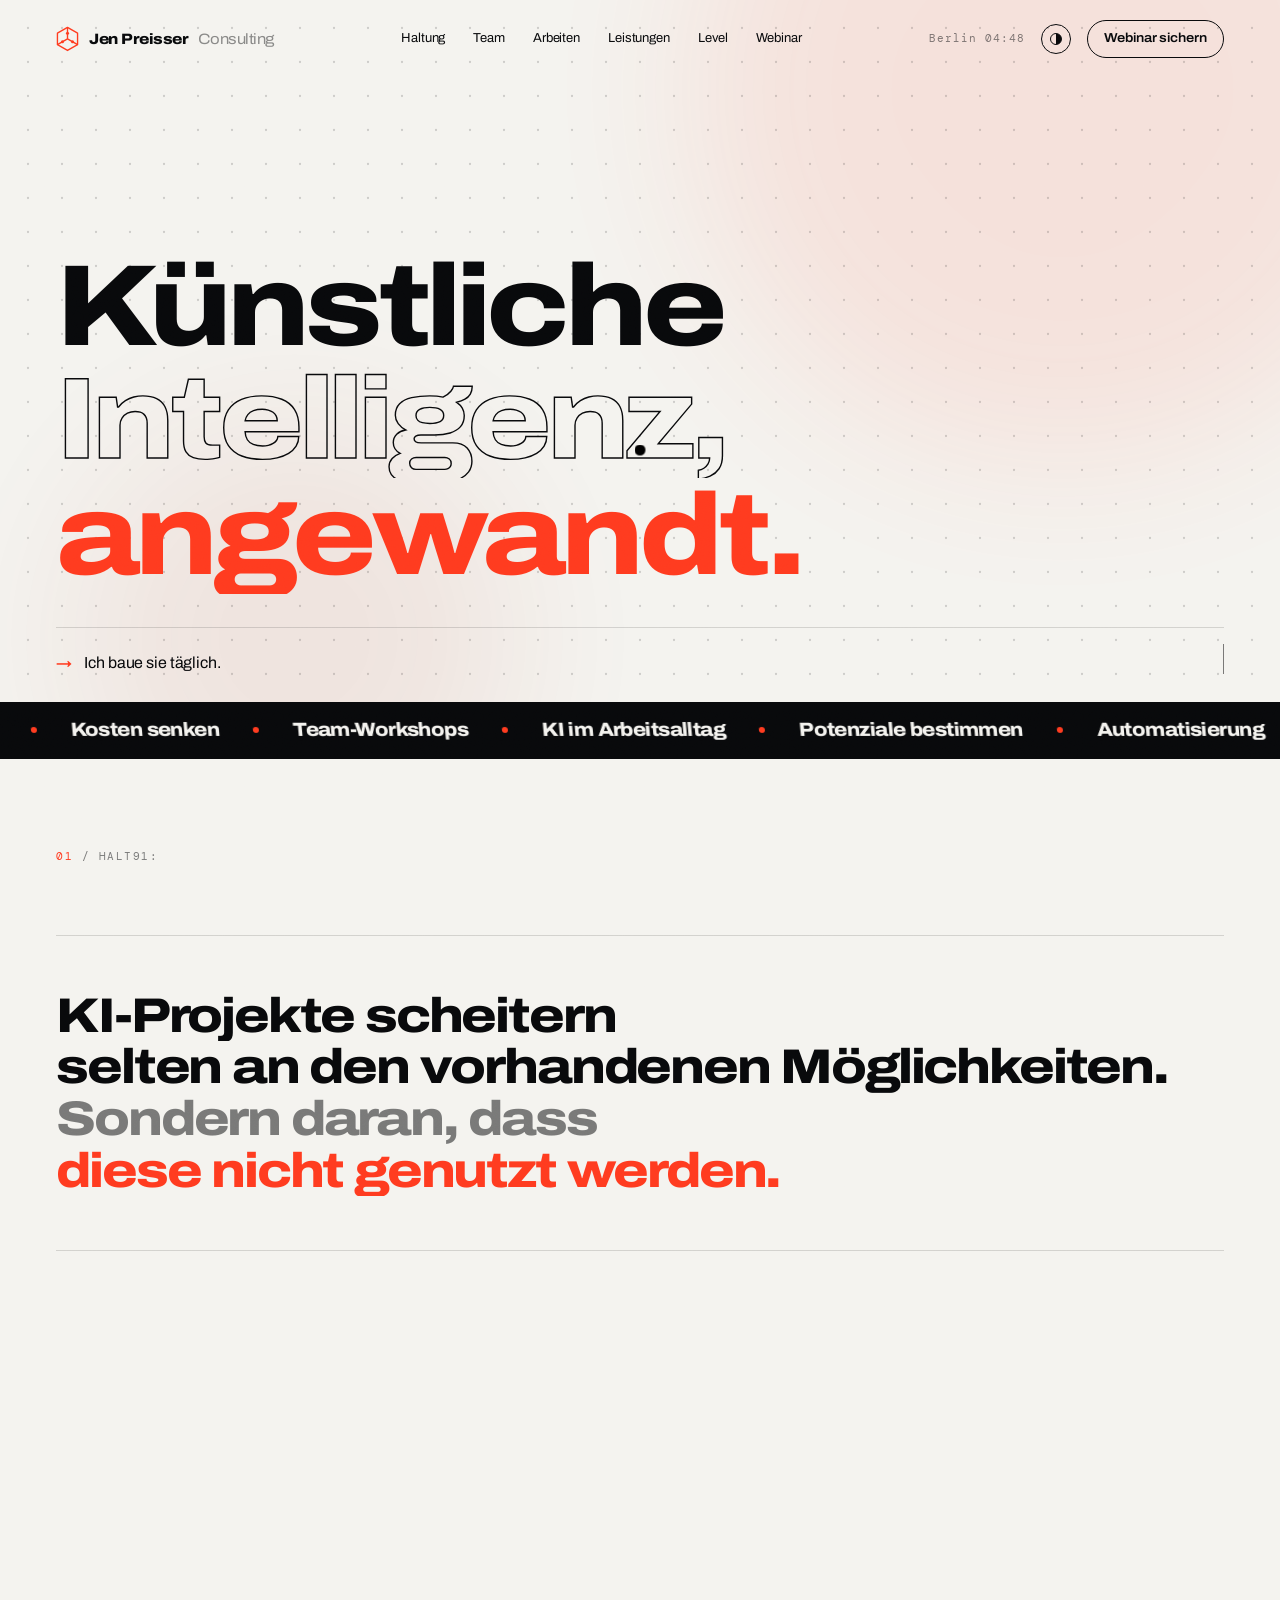
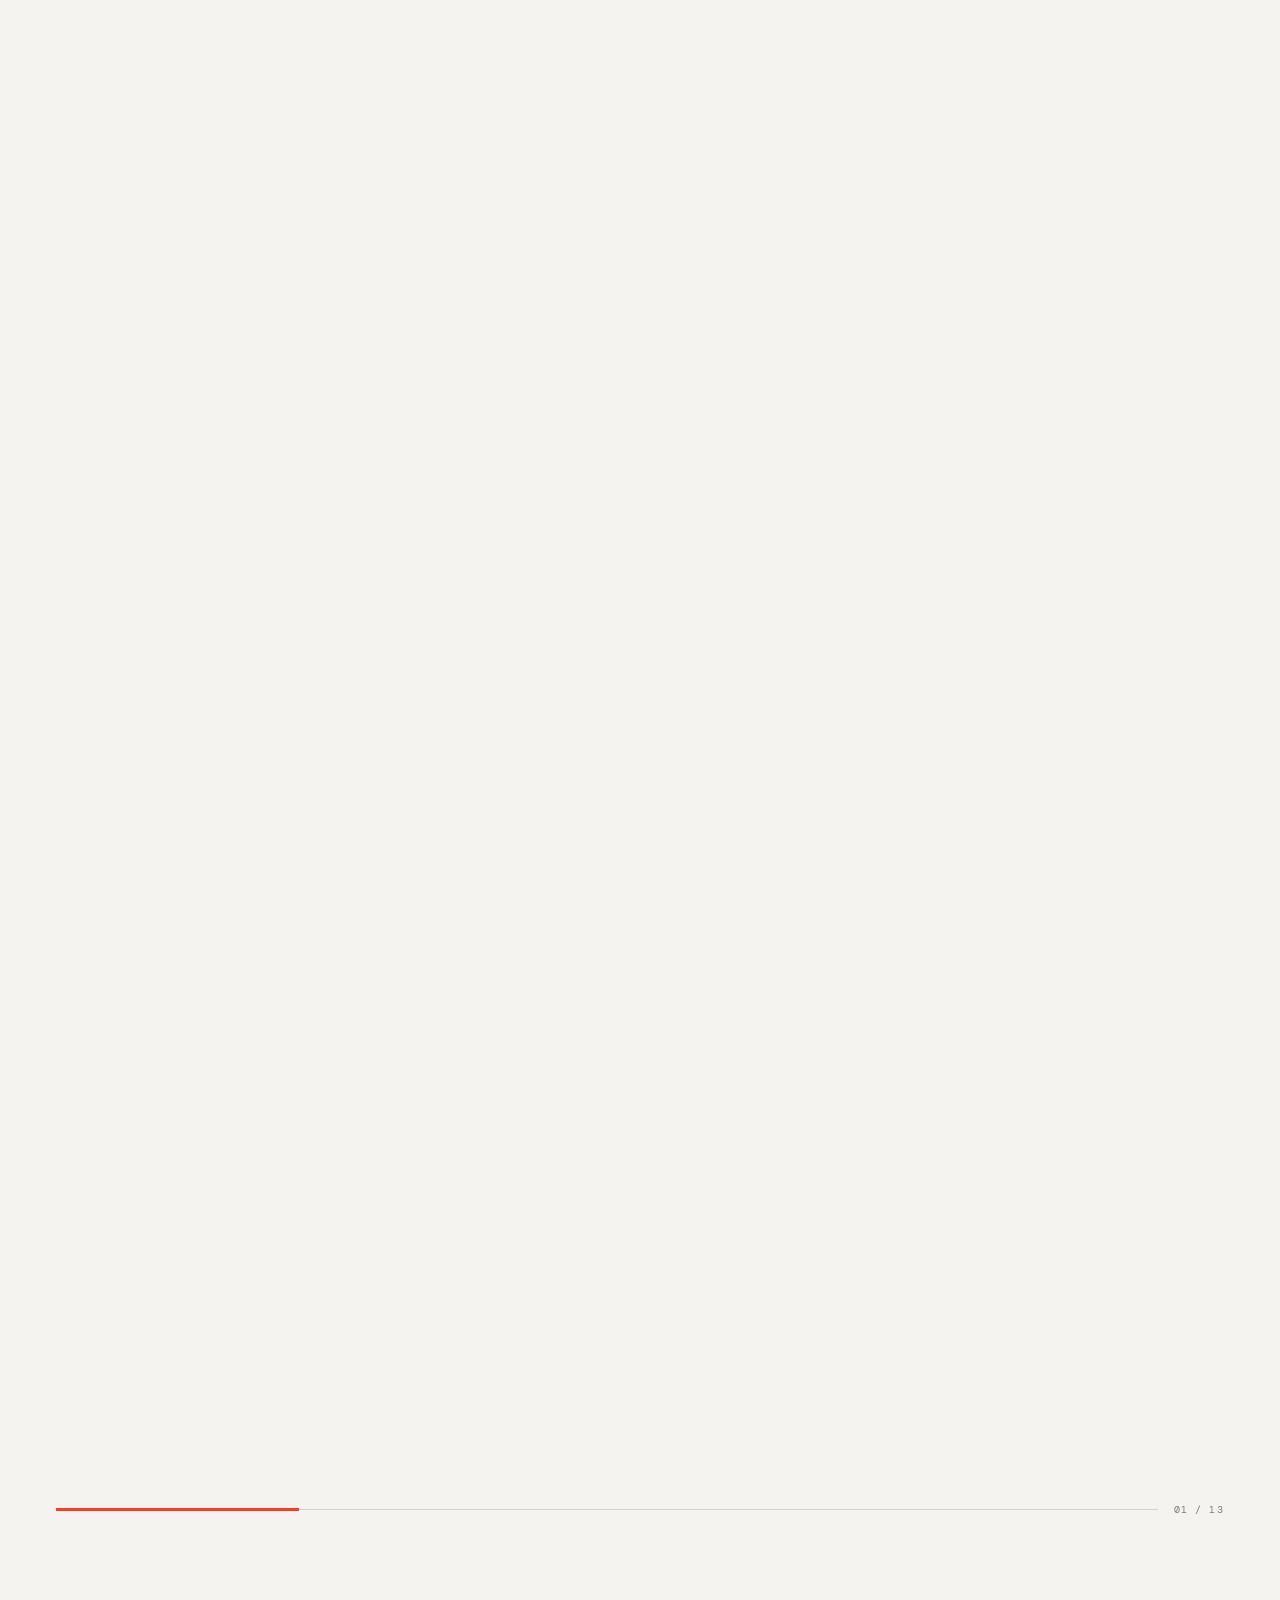
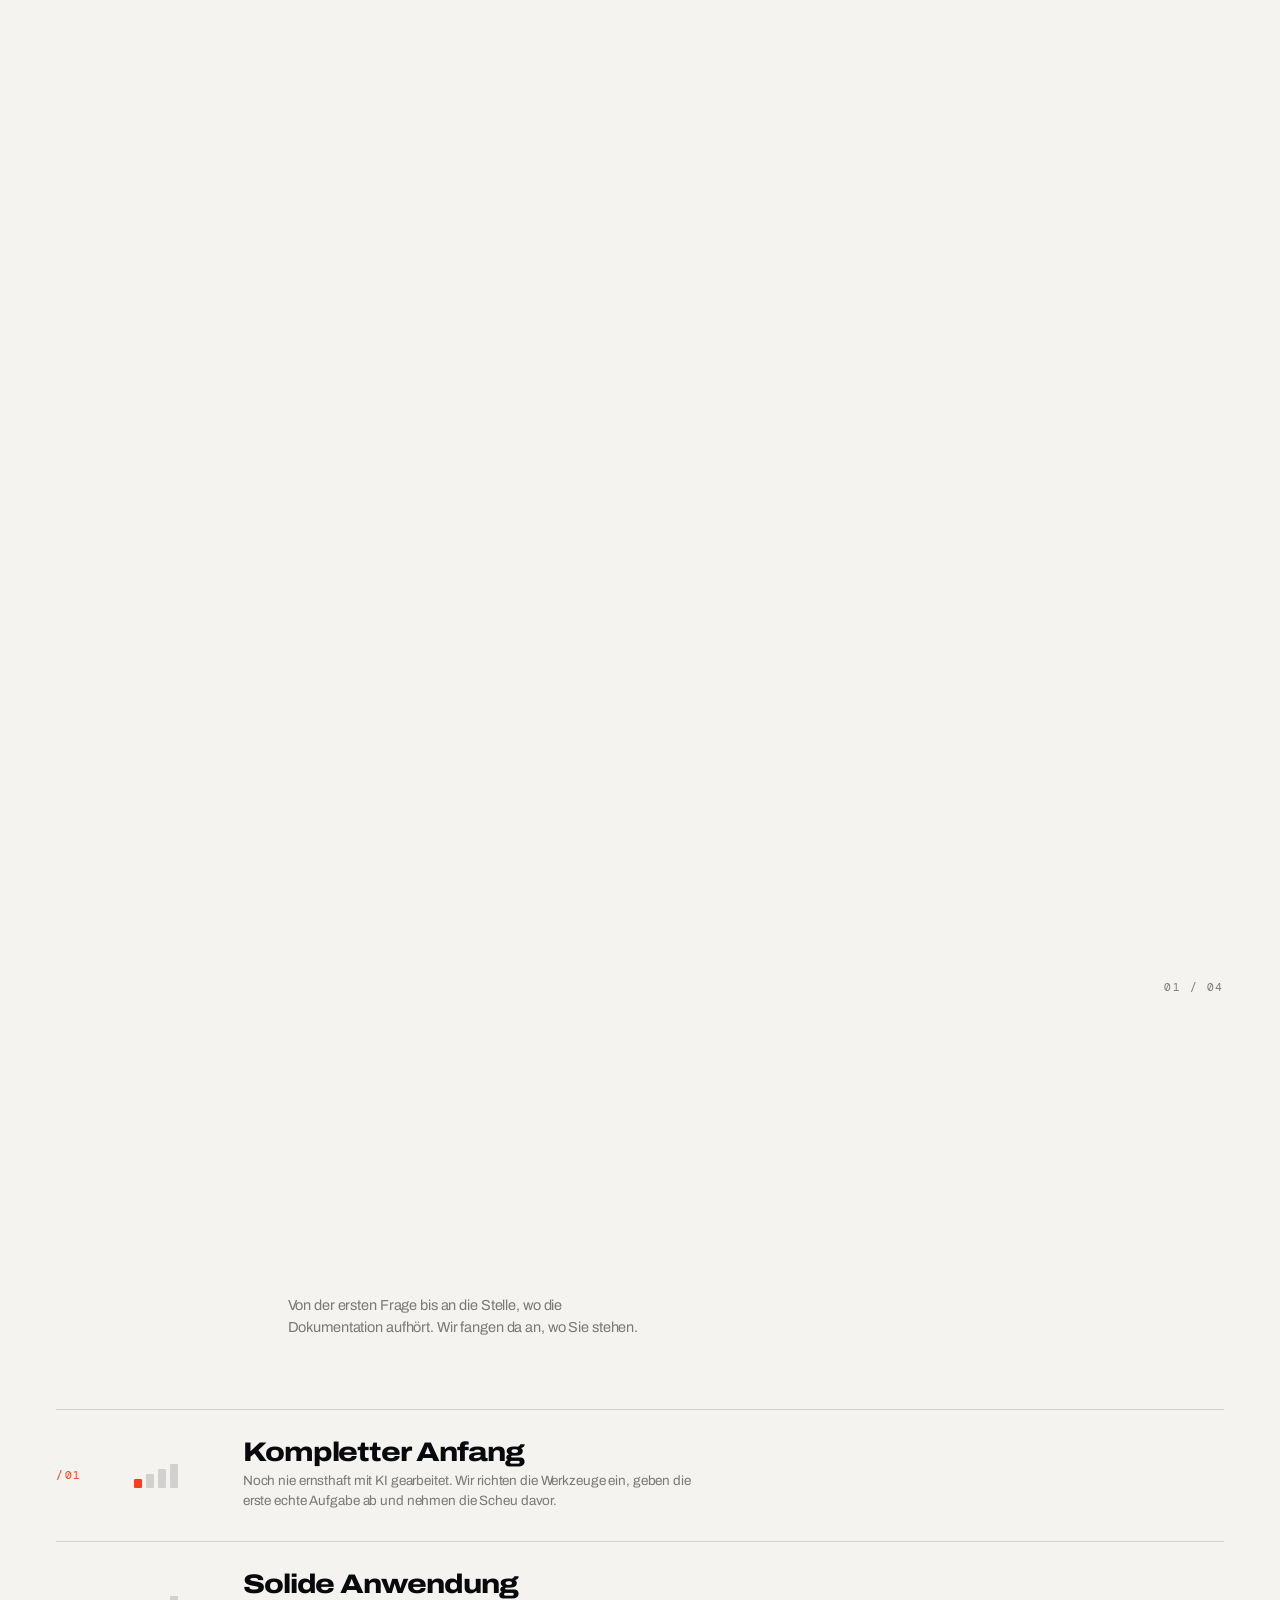
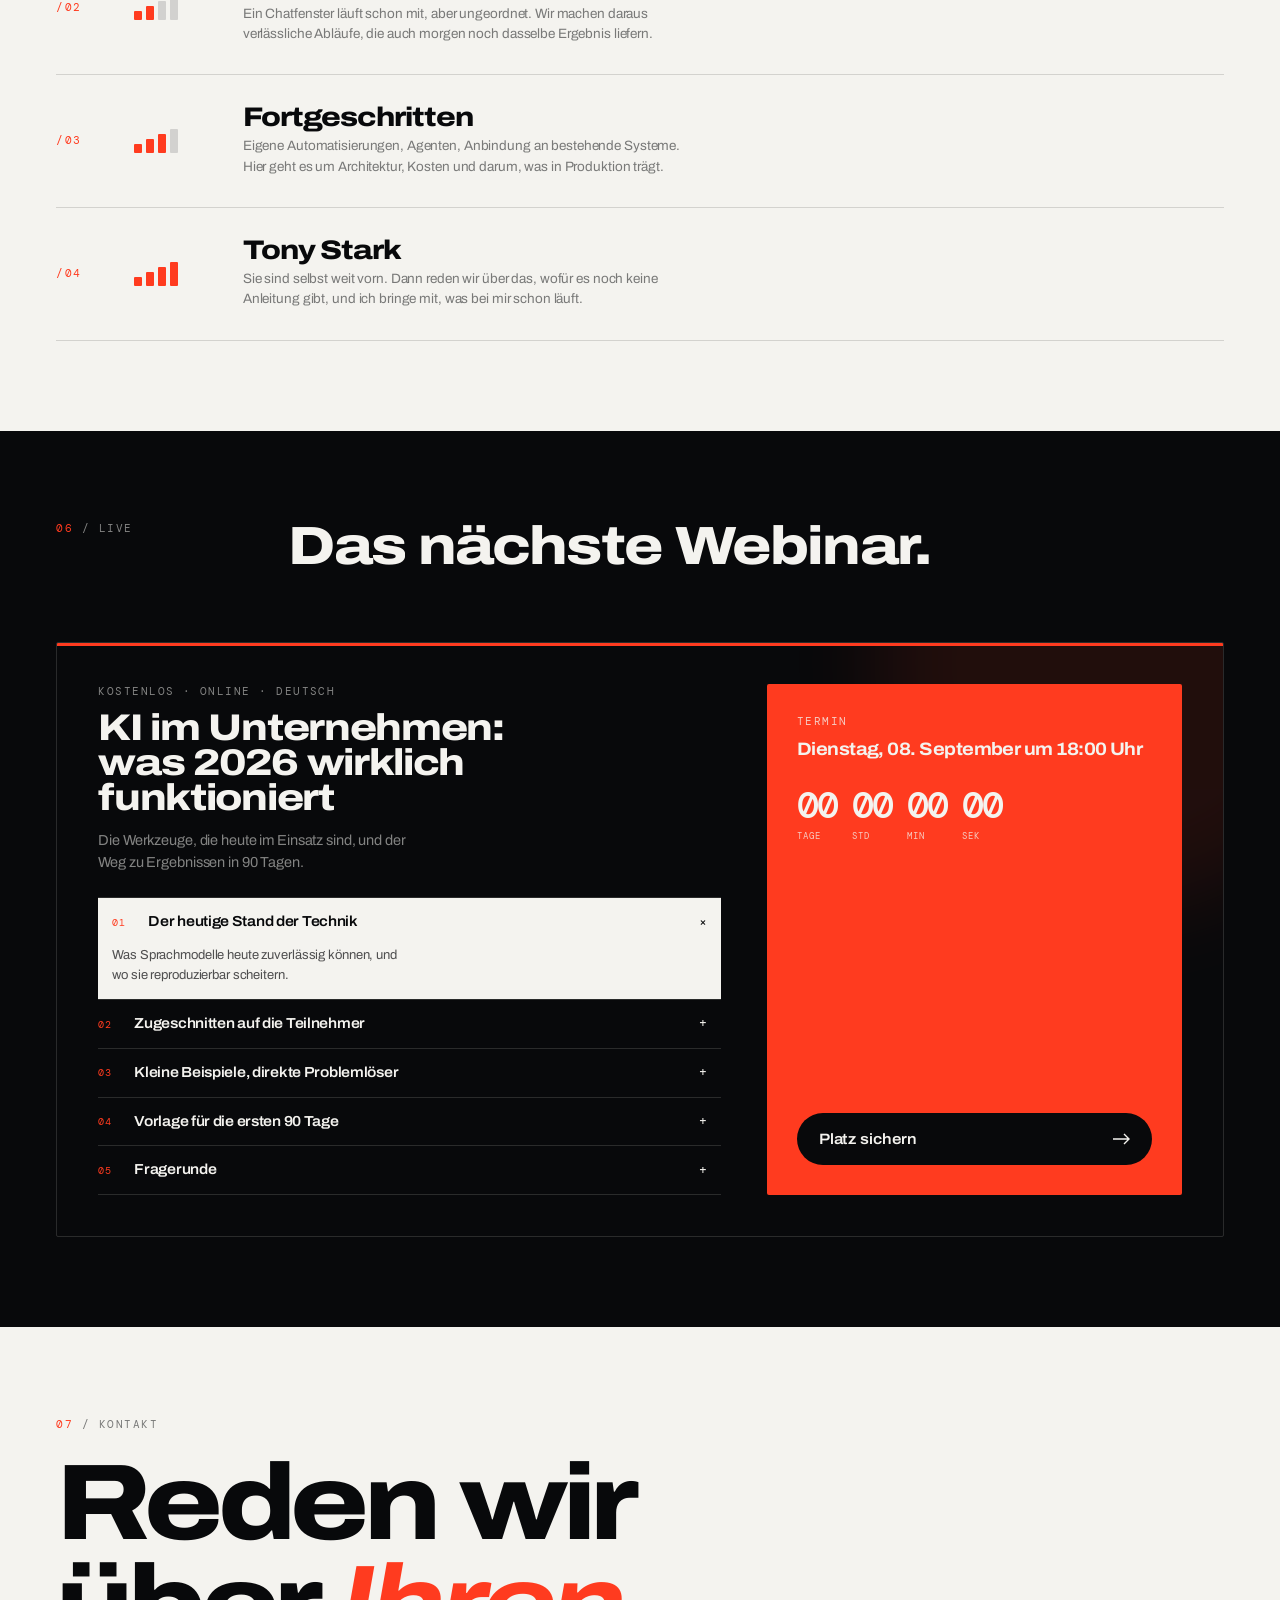
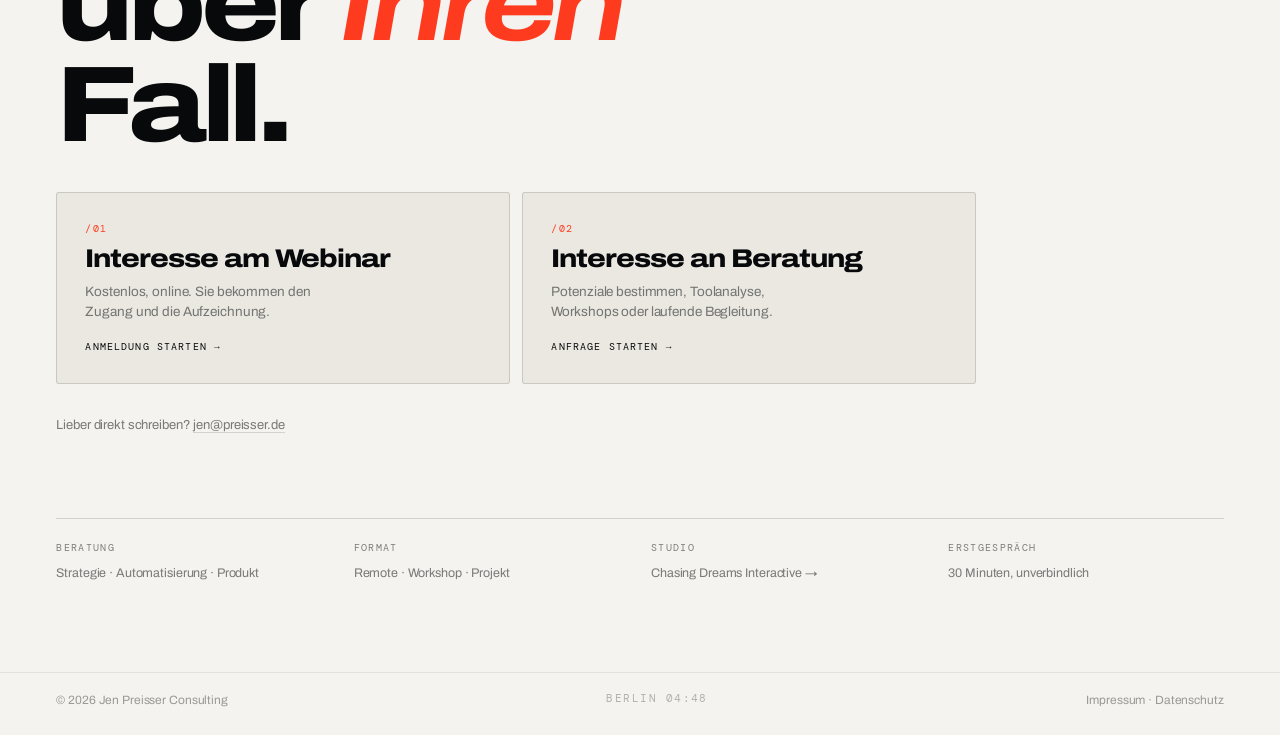
==== commit c4861e76: "Webinar-Agenda neu gefasst Fuenf Punkte statt der alten: Stand der Technik, Zuschnitt auf die Teilne" ====
--- a/index.html
+++ b/index.html
@@ -1067,30 +1067,30 @@
     <div>
       <div class="eyebrow"><span class="scram">Kostenlos · Online · Deutsch</span></div>
       <h3>KI im Unternehmen: was 2026 wirklich funktioniert</h3>
-      <p>Kein Hype-Vortrag. Die Werkzeuge, die heute im Einsatz sind, und der Weg zu Ergebnissen in 90 Tagen.</p>
+      <p>Die Werkzeuge, die heute im Einsatz sind, und der Weg zu Ergebnissen in 90 Tagen.</p>
 
       <div class="acc" id="acc">
-        <div class="it open">
-          <div class="hd"><span class="n">01</span><span class="t">Der ehrliche Stand</span><i>+</i></div>
-          <div class="bd"><p>Was Sprachmodelle 2026 zuverlässig können, und wo sie reproduzierbar scheitern.</p></div>
+          <div class="it open">
+            <div class="hd"><span class="n">01</span><span class="t">Der heutige Stand der Technik</span><i>+</i></div>
+            <div class="bd"><p>Was Sprachmodelle heute zuverlässig können, und wo sie reproduzierbar scheitern.</p></div>
+          </div>
+          <div class="it">
+            <div class="hd"><span class="n">02</span><span class="t">Zugeschnitten auf die Teilnehmer</span><i>+</i></div>
+            <div class="bd"><p>Level und konkrete Probleme geben Sie vorab an. Danach richtet sich, worüber wir sprechen.</p></div>
+          </div>
+          <div class="it">
+            <div class="hd"><span class="n">03</span><span class="t">Kleine Beispiele, direkte Problemlöser</span><i>+</i></div>
+            <div class="bd"><p>Kurze Fälle aus der Praxis, die sich am selben Tag nachbauen lassen.</p></div>
+          </div>
+          <div class="it">
+            <div class="hd"><span class="n">04</span><span class="t">Vorlage für die ersten 90 Tage</span><i>+</i></div>
+            <div class="bd"><p>Zum Mitnehmen: erste Woche, erster Monat, erstes Quartal.</p></div>
+          </div>
+          <div class="it">
+            <div class="hd"><span class="n">05</span><span class="t">Fragerunde</span><i>+</i></div>
+            <div class="bd"><p>Offen, ohne Zeitdruck. Gern vorab per Mail eingereichte Fragen.</p></div>
+          </div>
         </div>
-        <div class="it">
-          <div class="hd"><span class="n">02</span><span class="t">Agenten im Tagesgeschäft</span><i>+</i></div>
-          <div class="bd"><p>Wie aus einem Chatfenster ein Prozess wird, der ohne Zwischenschritte durchläuft.</p></div>
-        </div>
-        <div class="it">
-          <div class="hd"><span class="n">03</span><span class="t">Drei Fallbeispiele</span><i>+</i></div>
-          <div class="bd"><p>Aus eigenen Projekten: was funktioniert hat, was ich verworfen habe, was es gekostet hat.</p></div>
-        </div>
-        <div class="it">
-          <div class="hd"><span class="n">04</span><span class="t">Ihre 90-Tage-Roadmap</span><i>+</i></div>
-          <div class="bd"><p>Eine Vorlage zum Mitnehmen: erste Woche, erster Monat, erstes Quartal.</p></div>
-        </div>
-        <div class="it">
-          <div class="hd"><span class="n">05</span><span class="t">Fragerunde</span><i>+</i></div>
-          <div class="bd"><p>Offen, ohne Zeitdruck. Gern vorab per Mail eingereichte Fragen.</p></div>
-        </div>
-      </div>
     </div>
 
     <div class="web-side">
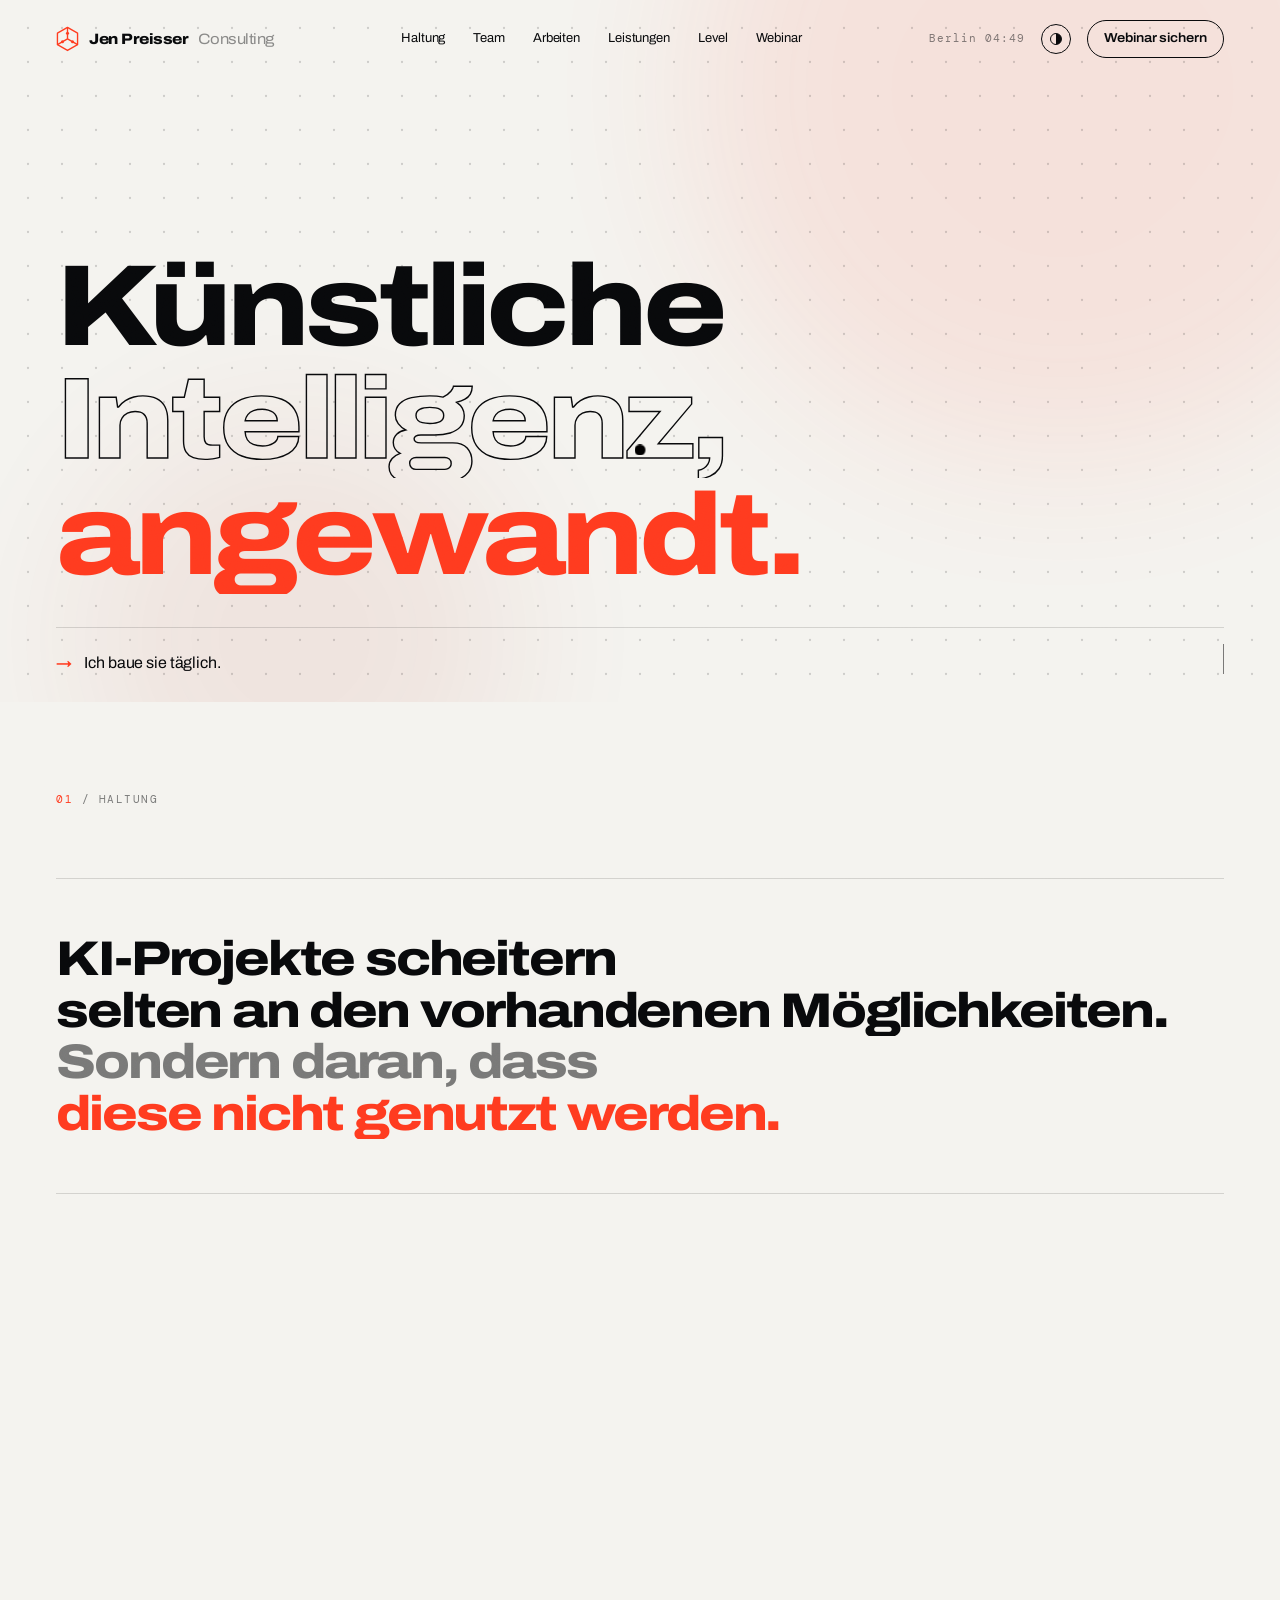
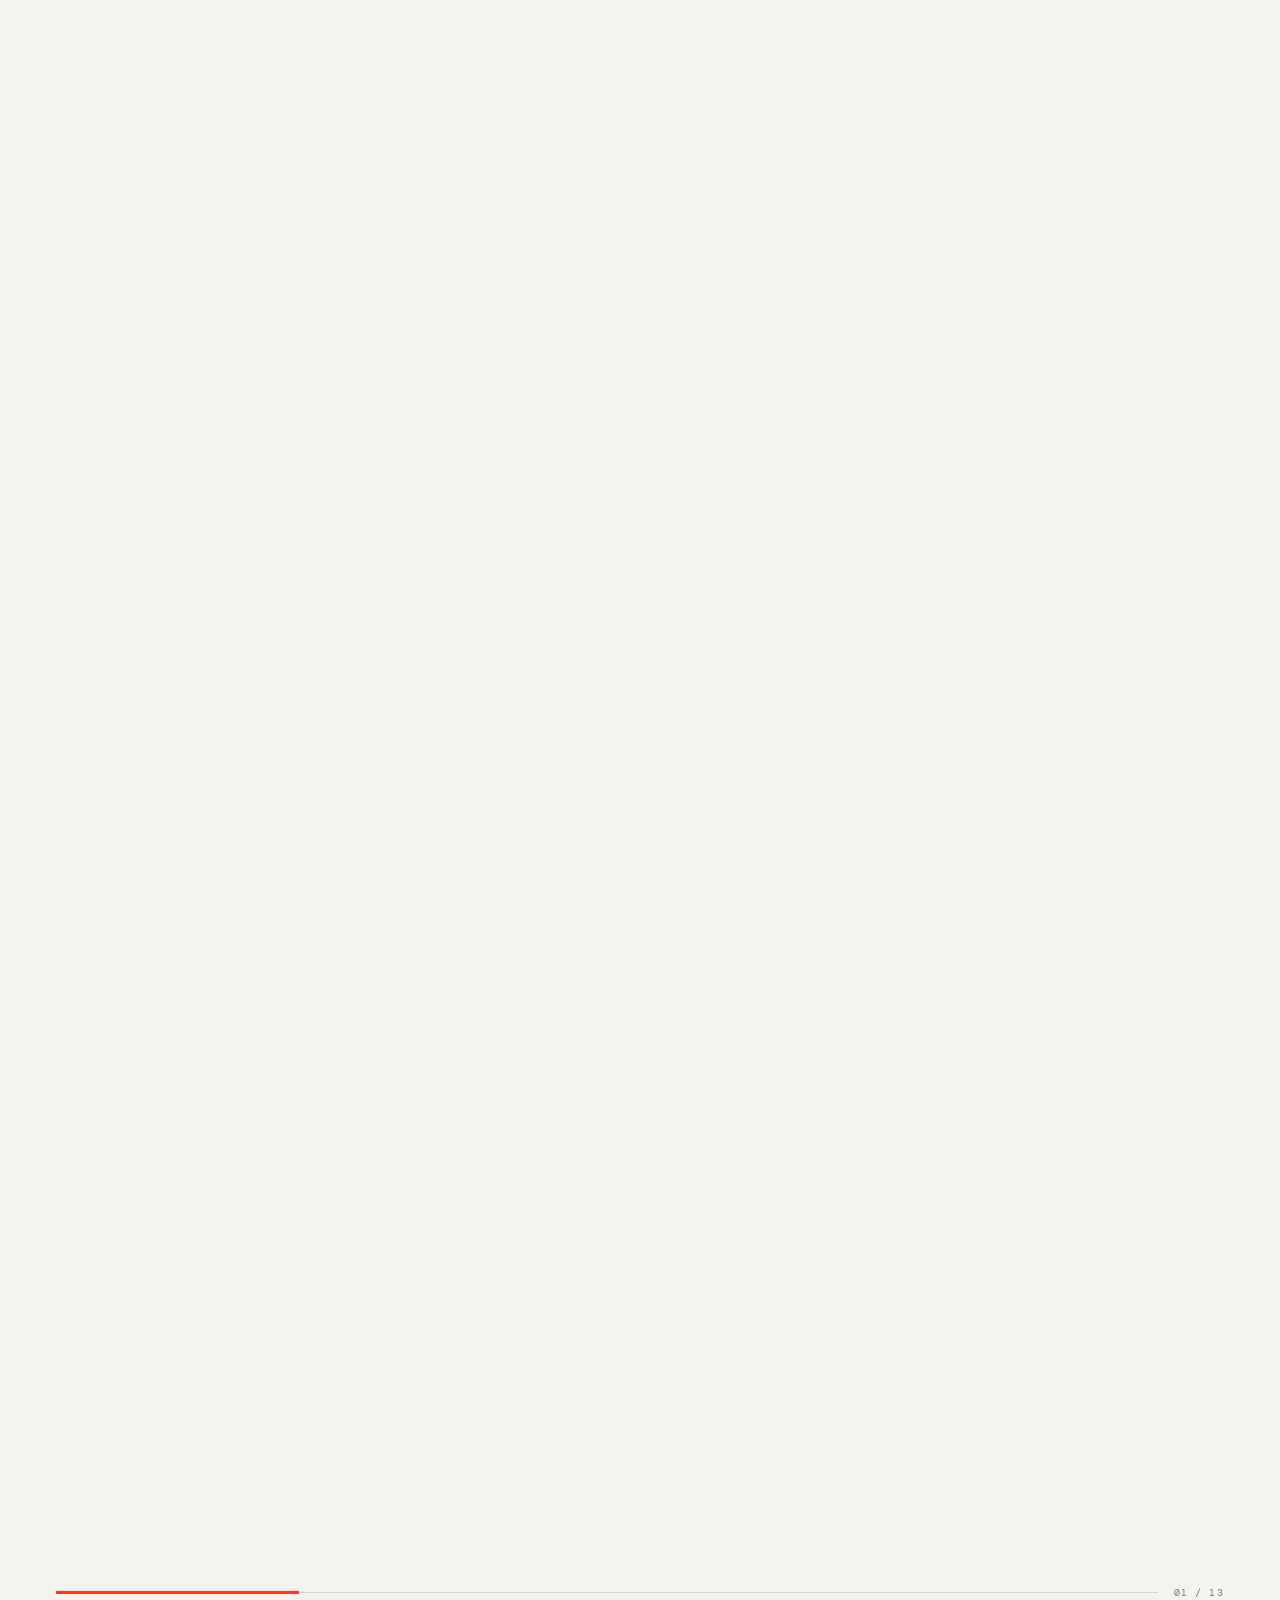
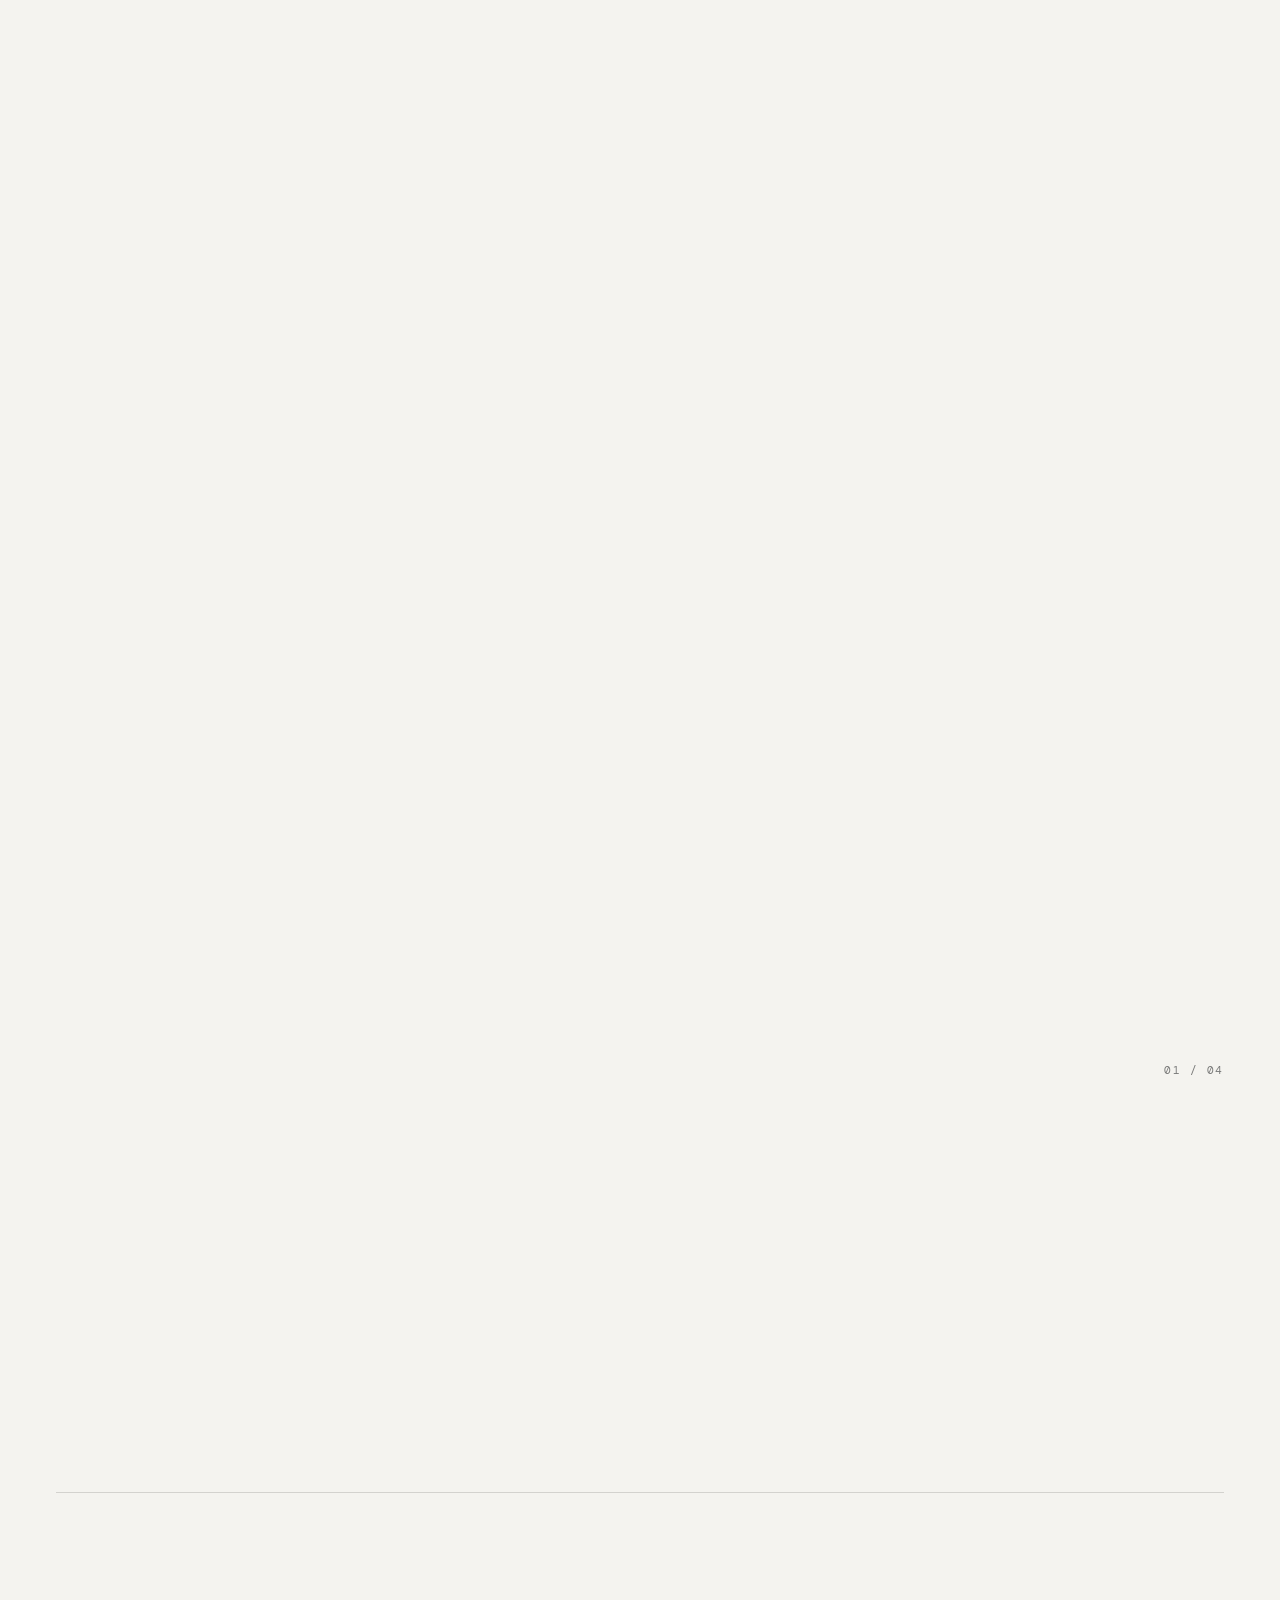
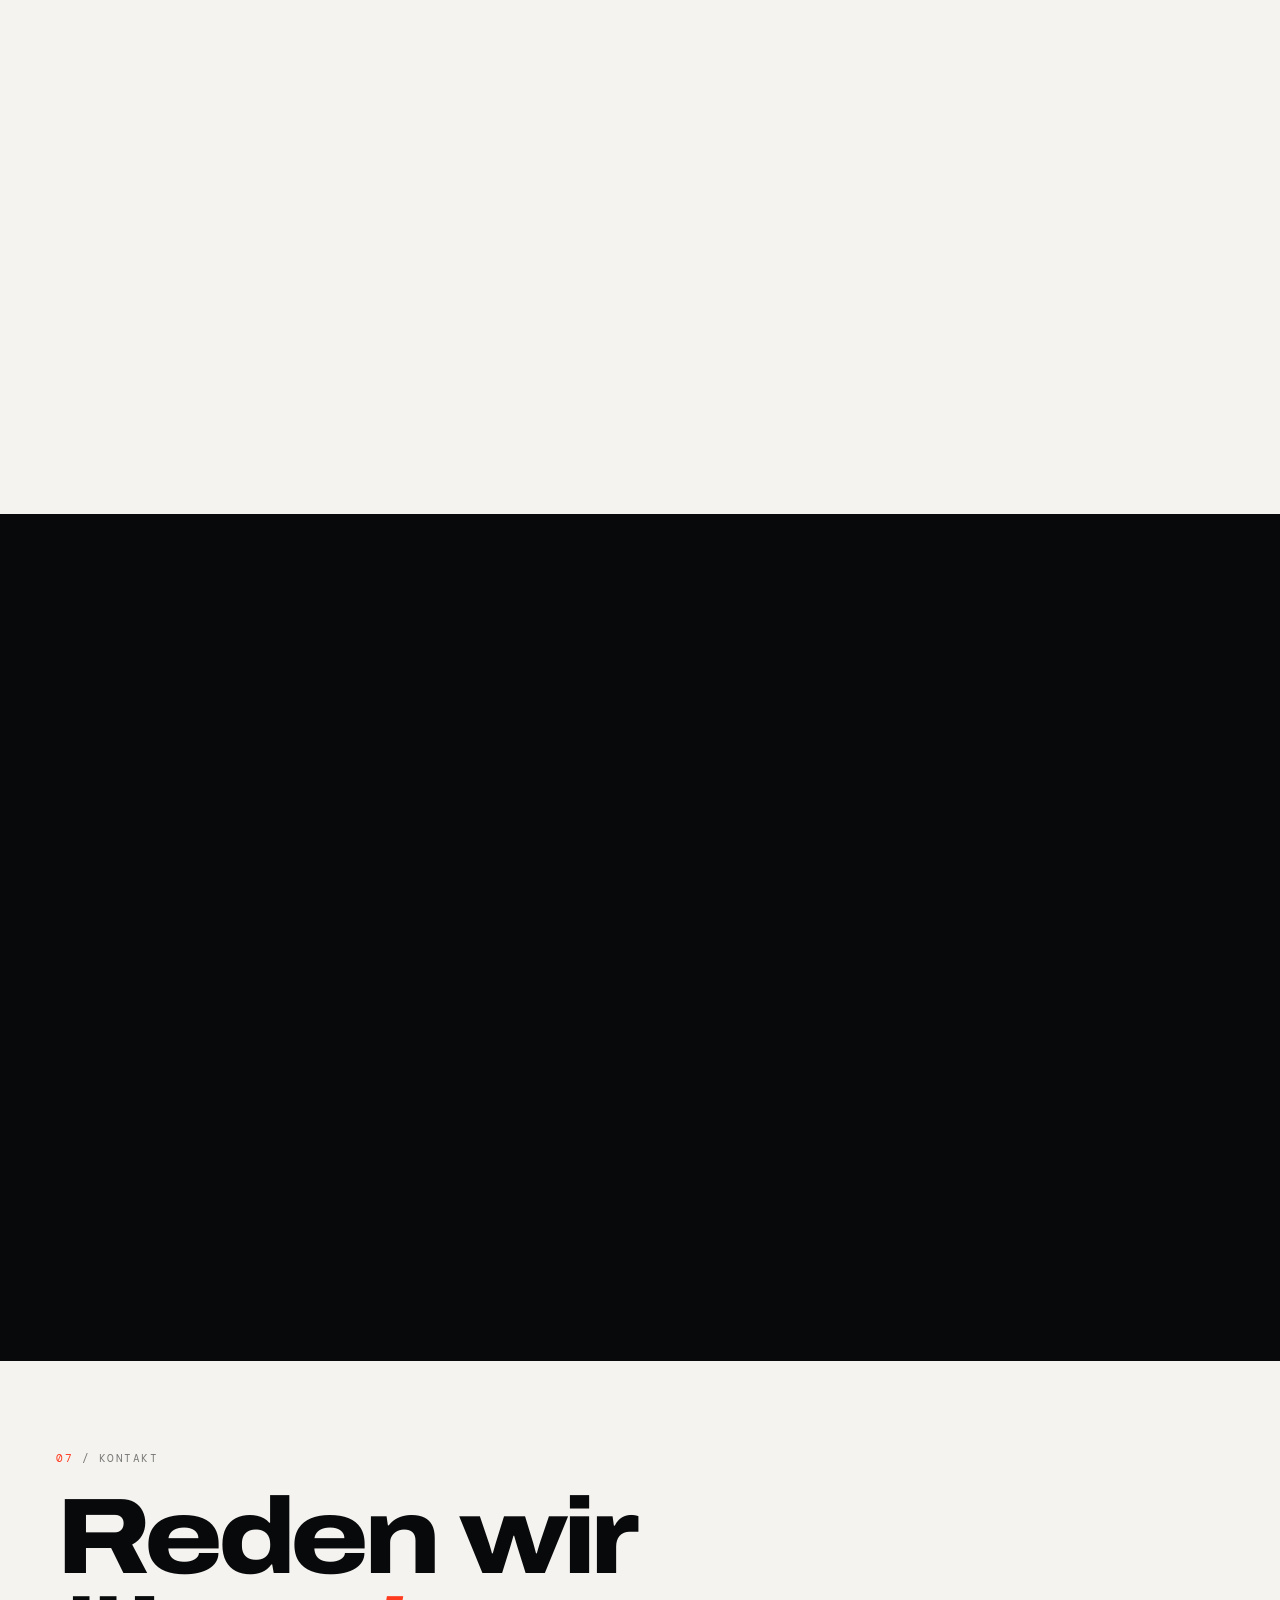
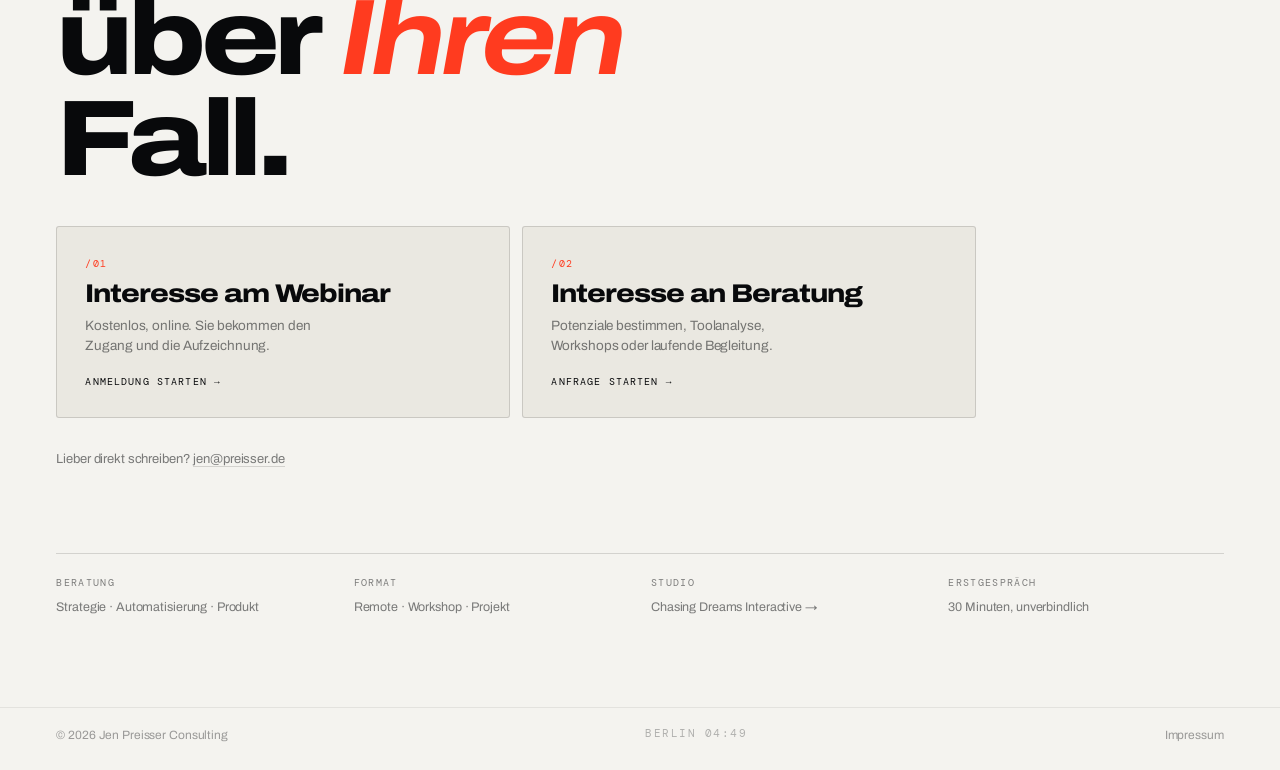
==== commit 85563ea5: "Ticker, orange Leiste und tote Links raus; Team auf zwei Koepfe Webinar-Agenda auf vier Punkte gekue" ====
--- a/index.html
+++ b/index.html
@@ -247,36 +247,6 @@
 .scrollcue{display:flex;align-items:center;gap:9px}
 .scrollcue i{width:1px;height:30px;background:var(--fg-2);display:block;transform-origin:top;animation:cue 2.4s infinite var(--e)}
 @keyframes cue{0%{transform:scaleY(0)}45%{transform:scaleY(1)}100%{transform:scaleY(0);transform-origin:bottom}}
-
-/* ═══════════════════ TICKER — weißes Band ═══════════════════ */
-/* ═══════════════════ WEBINAR-LEISTE — direkt unter dem Hero ═══════════════════ */
-.wbar{
-  background:var(--acc);color:#fff;padding:14px var(--pad);
-  display:flex;align-items:center;gap:clamp(12px,2.6vw,30px);flex-wrap:wrap;
-}
-.wbar .lbl{display:inline-flex;align-items:center;gap:9px;font-family:'DM Mono',ui-monospace,monospace;font-size:10.5px;letter-spacing:.14em;text-transform:uppercase;white-space:nowrap}
-.wbar .lbl i{flex:none;width:6px;height:6px;border-radius:50%;background:#fff;animation:ping 2.6s infinite}
-.wbar .ttl{flex:1 1 260px;min-width:0;font-weight:800;font-stretch:112%;letter-spacing:-.032em;font-size:clamp(15px,1.65vw,22px);line-height:1.15}
-.wbar .when{font-family:'DM Mono',ui-monospace,monospace;font-size:11px;letter-spacing:.1em;text-transform:uppercase;opacity:.85;white-space:nowrap;font-variant-numeric:tabular-nums}
-.wbar .go{
-  flex:none;display:inline-flex;align-items:center;gap:12px;white-space:nowrap;
-  background:#fff;color:var(--acc);border-radius:100px;padding:10px 20px;
-  font-size:13.5px;font-weight:700;font-stretch:110%;
-  box-shadow:inset 0 0 0 1px transparent;
-  transition:background .45s var(--e),color .45s var(--e),box-shadow .45s var(--e);
-}
-.wbar .go svg{transition:transform .5s var(--e)}
-.wbar .go:hover{background:transparent;color:#fff;box-shadow:inset 0 0 0 1px #fff}
-.wbar .go:hover svg{transform:translateX(4px)}
-@media(max-width:640px){
-  .wbar{gap:10px}
-  .wbar .when{width:100%;order:3}
-  .wbar .go{width:100%;justify-content:space-between;order:4}
-}
-.ticker{background:var(--white);color:var(--black);padding:14px 0;overflow:hidden}
-.ticker .track{display:flex;white-space:nowrap;will-change:transform}
-.ticker .track>span{display:inline-flex;align-items:center;gap:34px;padding-right:34px;font-weight:800;font-stretch:112%;font-size:clamp(14px,1.5vw,21px);letter-spacing:-.03em}
-.ticker .track>span::after{content:"";width:6px;height:6px;border-radius:50%;background:var(--acc);flex:none}
 
 /* ═══════════════════ SHELL ═══════════════════ */
 section{padding:clamp(68px,10vh,148px) 0;position:relative;background:var(--bg);color:var(--fg)}
@@ -571,9 +541,12 @@
    Die drei offenen Plätze sind bewusst stumm: dunkle Flächen, kein Text. */
 .team-lead{color:var(--fg-2);max-width:48ch;margin-top:18px}
 .crew{
-  display:grid;grid-template-columns:1.45fr 1fr 1fr 1fr;
+  display:grid;grid-template-columns:1.45fr 1fr;
   gap:clamp(10px,1.4vw,20px);margin-top:clamp(40px,5vw,70px);
   position:relative;padding-top:26px;align-items:stretch;
+  /* Deckel: bei zwei Koepfen wuerden die Kacheln sonst die halbe
+     Seitenhoehe fuellen. Mit jeder weiteren Person mit hochziehen. */
+  max-width:820px;
 }
 /* die Linie, auf der alle sitzen */
 .crew::before{content:"";position:absolute;top:0;left:0;right:0;height:1px;background:var(--hair)}
@@ -601,12 +574,6 @@
   filter:grayscale(1) contrast(1.06);transition:filter .6s var(--e),transform .9s var(--e);
 }
 .seat:hover .face img{filter:grayscale(0) contrast(1.02);transform:scale(1.035)}
-
-/* ── offener Platz: stumme dunkle Fläche, läuft auf volle Spaltenhöhe ── */
-.seat.open{
-  border-radius:2px;min-height:240px;
-  background:linear-gradient(160deg,var(--ink-3),var(--ink));
-}
 
 /* ── Textspalte des besetzten Platzes ── */
 .who{padding:16px 0 0;display:flex;flex-direction:column;gap:7px}
@@ -630,10 +597,9 @@
   .seat.lead .face::after{content:"";position:absolute;left:0;top:0;width:46px;height:3px;background:var(--acc);z-index:2}
 }
 @media(max-width:620px){
-  /* drei Spalten waeren auf dem Handy nur noch Briefmarken */
-  .crew{grid-template-columns:1fr 1fr}
+  /* zwei Karten nebeneinander waeren auf dem Handy nur noch Briefmarken */
+  .crew{grid-template-columns:1fr}
   .seat.lead{grid-template-columns:minmax(0,150px) 1fr;gap:16px}
-  .seat.open{min-height:180px}
 }
 
 .sig{display:flex;flex-wrap:wrap;gap:6px;margin-top:22px}
@@ -762,23 +728,6 @@
   </div>
 </header>
 
-<!-- ═══ WEBINAR-LEISTE — nur sichtbar, solange ein Termin ansteht ═══ -->
-<aside class="wbar" id="wbar">
-  <span class="lbl"><i></i>Nächstes Webinar</span>
-  <span class="ttl">KI im Unternehmen: was 2026 wirklich funktioniert</span>
-  <span class="when"><span id="wbardate">Termin folgt</span> · noch <span id="wbarcd">--</span></span>
-  <a class="go" href="funnel.html?intent=webinar">
-    Kostenlos anmelden
-    <svg width="17" height="12" viewBox="0 0 17 12" fill="none" aria-hidden="true"><path d="M11 1l5 5-5 5M16 6H0" stroke="currentColor" stroke-width="1.6"/></svg>
-  </a>
-</aside>
-
-<div class="ticker">
-  <div class="track" id="track">
-    <span>Arbeitszeit sparen</span><span>Kosten senken</span><span>Team-Workshops</span><span>KI im Arbeitsalltag</span><span>Potenziale bestimmen</span><span>Automatisierung</span>
-  </div>
-</div>
-
 <!-- ═══ HALTUNG ═══ -->
 
 <section class="wrap" id="haltung" data-chapter="01 / Haltung">
@@ -795,9 +744,8 @@
 </section>
 
 <!-- ═══ TEAM ═══
-     Wird ein Platz besetzt: am <a class="seat open"> das "open" entfernen, aus dem
-     aus dem leeren <div class="seat open"> ein <article class="seat lead"> machen,
-     Bild und .who-Block wie bei 01 ergänzen. Foto vorher durch
+     Neue Person: einen <article class="seat taken"> nach dem Muster von 02
+     ergänzen und die Spaltenzahl in .crew erhöhen. Foto vorher durch
      bilder/portraits-aufbereiten.py schicken. -->
 <section class="wrap" id="team" data-chapter="02 / Team">
   <div class="sec-head">
@@ -833,9 +781,6 @@
         <span class="role">AI Sales · Langjährige Erfahrung</span>
       </div>
     </article>
-
-    <div class="seat open" aria-hidden="true"><span class="node"></span></div>
-    <div class="seat open" aria-hidden="true"><span class="node"></span></div>
 
   </div>
 </section>
@@ -888,8 +833,8 @@
       </article>
       <article class="pcard marke" style="--mono:url('bilder/logo-bosch.png');--img:url('bilder/bosch.jpg')">
         <div class="shot"></div><div class="sheen"></div>
-        <div class="top"><span class="num">/06</span><span class="kind">KI · Data Analytics</span></div>
-        <div class="bot"><h3>Bosch</h3><div class="desc">Anforderungen und Entwicklung mit KI beschleunigt, Schwerpunkt Data Analytics.</div></div>
+        <div class="top"><span class="num">/06</span><span class="kind">Station</span></div>
+        <div class="bot"><h3>Bosch</h3><div class="desc">Hier war ich fest im Team. Anforderungen und Entwicklung mit KI beschleunigt, Schwerpunkt Data Analytics.</div></div>
       </article>
       <article class="pcard" style="--img:url('bilder/monday.jpg')">
         <div class="shot"></div><div class="sheen"></div>
@@ -1083,11 +1028,7 @@
             <div class="bd"><p>Kurze Fälle aus der Praxis, die sich am selben Tag nachbauen lassen.</p></div>
           </div>
           <div class="it">
-            <div class="hd"><span class="n">04</span><span class="t">Vorlage für die ersten 90 Tage</span><i>+</i></div>
-            <div class="bd"><p>Zum Mitnehmen: erste Woche, erster Monat, erstes Quartal.</p></div>
-          </div>
-          <div class="it">
-            <div class="hd"><span class="n">05</span><span class="t">Fragerunde</span><i>+</i></div>
+            <div class="hd"><span class="n">04</span><span class="t">Fragerunde</span><i>+</i></div>
             <div class="bd"><p>Offen, ohne Zeitdruck. Gern vorab per Mail eingereichte Fragen.</p></div>
           </div>
         </div>
@@ -1147,7 +1088,7 @@
 <footer>
   <span>© <span id="yr"></span> Jen Preisser Consulting</span>
   <span class="mono" style="opacity:.55">Berlin <span id="clock2">:</span></span>
-  <span><a href="impressum.html">Impressum</a> · <a href="#">Datenschutz</a></span>
+  <span><a href="impressum.html">Impressum</a></span>
 </footer>
 
 <script>
@@ -1236,7 +1177,7 @@
     last=y;
     /* Navigationsfarbe folgt dem Untergrund: helle Sektionen kippen sie auf Schwarz */
     const probe=document.elementFromPoint(innerWidth-40,26);
-    nav.classList.toggle('on-light',!!(probe&&probe.closest('.inv,.ticker')));
+    nav.classList.toggle('on-light',!!(probe&&probe.closest('.inv')));
     const mid=y+innerHeight*.42;let act=zones[0];
     zones.forEach(z=>{if(mid>=z.getBoundingClientRect().top+y)act=z});
     if(act&&act.dataset.chapter!==chtxt.textContent)chtxt.textContent=act.dataset.chapter||'';
@@ -1273,7 +1214,7 @@
 function lockWidths(){
   /* Kurze Mono-Zeilen: sonst zappelt ihre Breite während des Decodens.
      Die Navigation decodiert absichtlich NICHT. */
-  $$('.wbar .scram').forEach(el=>{
+  $$('.sec-head .scram').forEach(el=>{
     const w=Math.ceil(el.getBoundingClientRect().width);
     if(w>0&&!el.style.minWidth)el.style.minWidth=w+'px';
   });
@@ -1379,21 +1320,6 @@
   lockWidths();          /* zweiter Anlauf: hier steht das Layout sicher */
   window.__navFrame();startMesh();
 }
-
-/* ── TICKER ── */
-(function(){
-  const track=$('#track'),base=track.innerHTML;
-  track.innerHTML=base+base+base+base;
-  let x=0,vel=0,lastY=scrollY;
-  addEventListener('scroll',()=>{vel=scrollY-lastY;lastY=scrollY},{passive:true});
-  (function loop(){
-    const w=track.scrollWidth/4;
-    vel=lerp(vel,0,.06);x-=(.65+Math.abs(vel)*.25);
-    if(-x>=w)x+=w;
-    track.style.transform=`translateX(${x}px) skewX(${clamp(-vel*.08,-5,5)}deg)`;
-    requestAnimationFrame(loop);
-  })();
-})();
 
 /* ══ ARBEITEN — Drag-Rail + Kippen ══ */
 (function(){
@@ -1573,17 +1499,8 @@
 (function(){
   const f=new Intl.DateTimeFormat('de-DE',{weekday:'long',day:'2-digit',month:'long',hour:'2-digit',minute:'2-digit',timeZone:'Europe/Berlin'});
   $('#webdate').textContent=f.format(TARGET)+' Uhr';
-  const short=new Intl.DateTimeFormat('de-DE',{day:'numeric',month:'long',timeZone:'Europe/Berlin'});
-  /* Leiste unter dem Hero zieht denselben Termin; ist der Termin vorbei, verschwindet sie */
-  const bar=$('#wbar');
-  if(TARGET-Date.now()<=0){bar.remove();}
-  else{$('#wbardate').textContent=short.format(TARGET);}
   const pad=n=>String(Math.max(0,n)).padStart(2,'0');
   const tick=()=>{const d=TARGET-Date.now();
-    if(bar&&bar.isConnected){
-      const dd=Math.floor(d/864e5),hh=Math.floor(d/36e5)%24;
-      $('#wbarcd').textContent = dd>0 ? dd+(dd===1?' Tag':' Tage') : hh+' Std';
-    }
     $('#cd-d').textContent=pad(Math.floor(d/864e5));
     $('#cd-h').textContent=pad(Math.floor(d/36e5)%24);
     $('#cd-m').textContent=pad(Math.floor(d/6e4)%60);
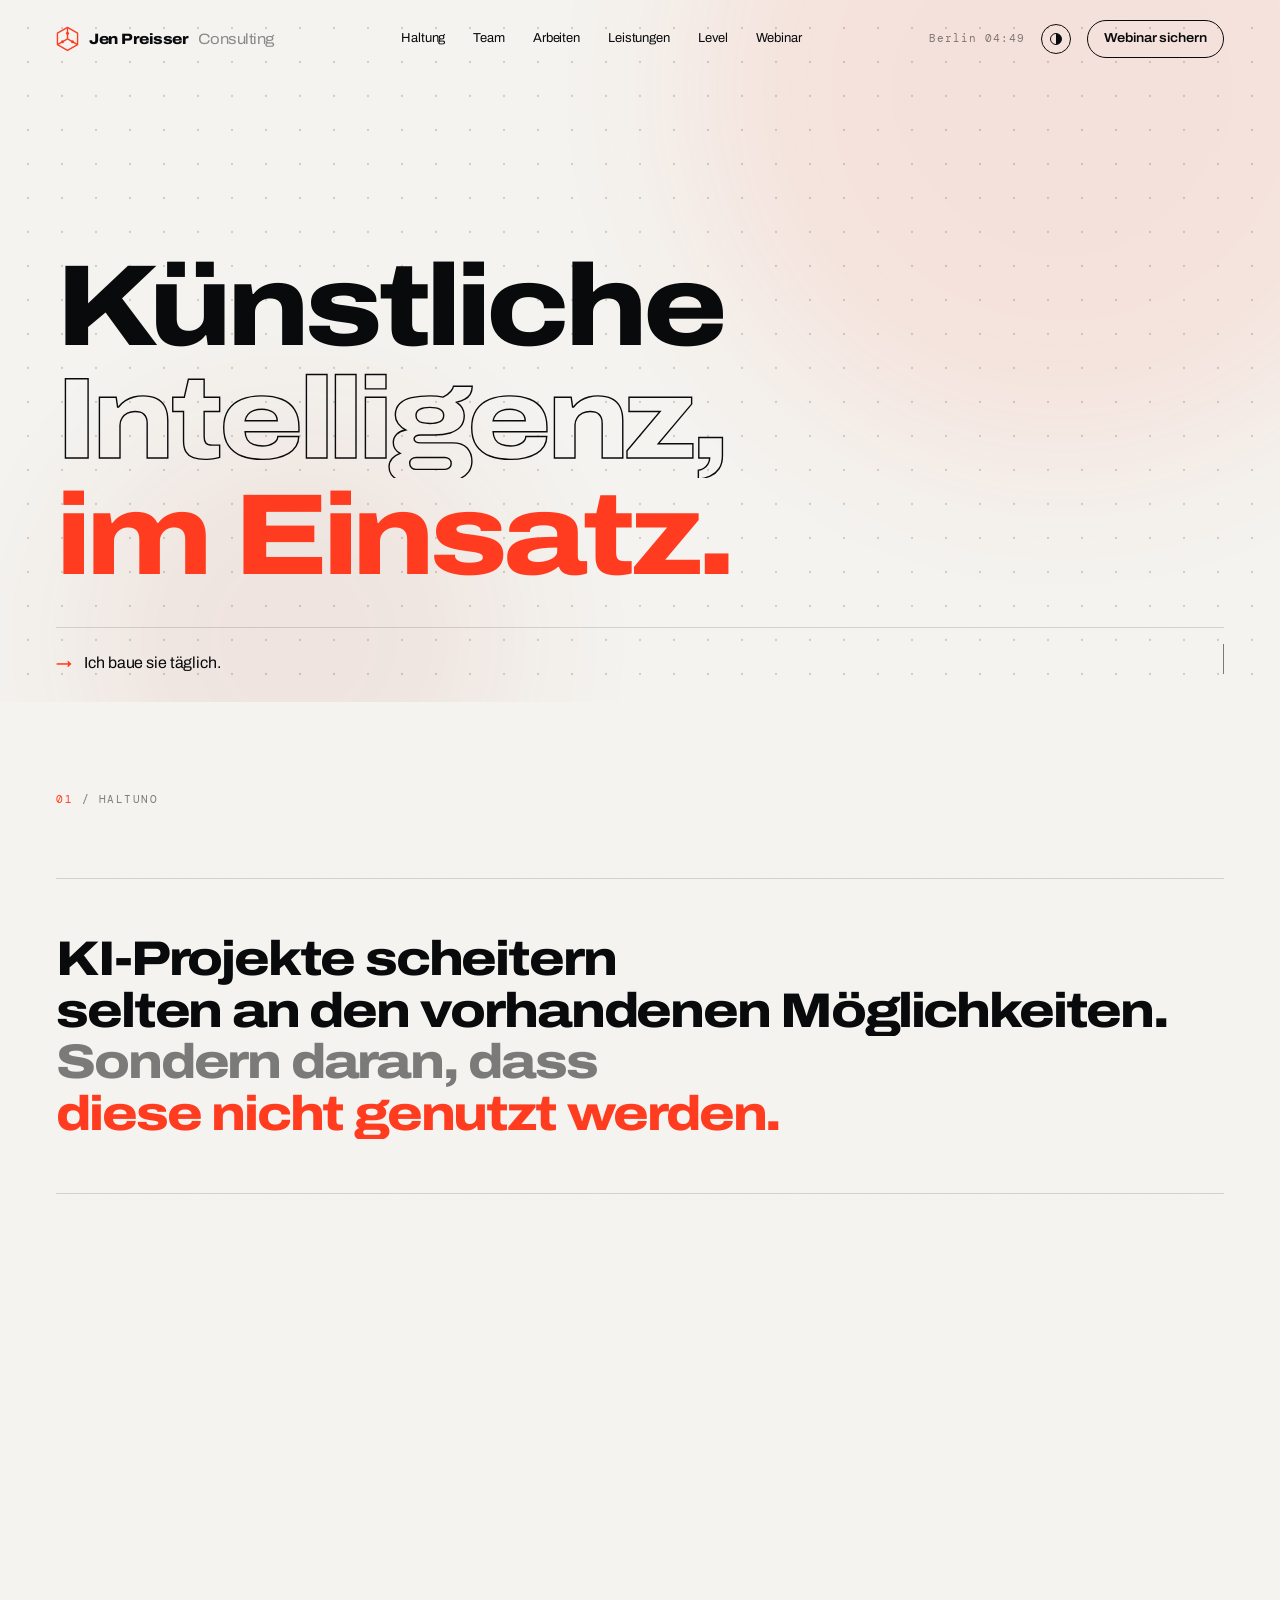
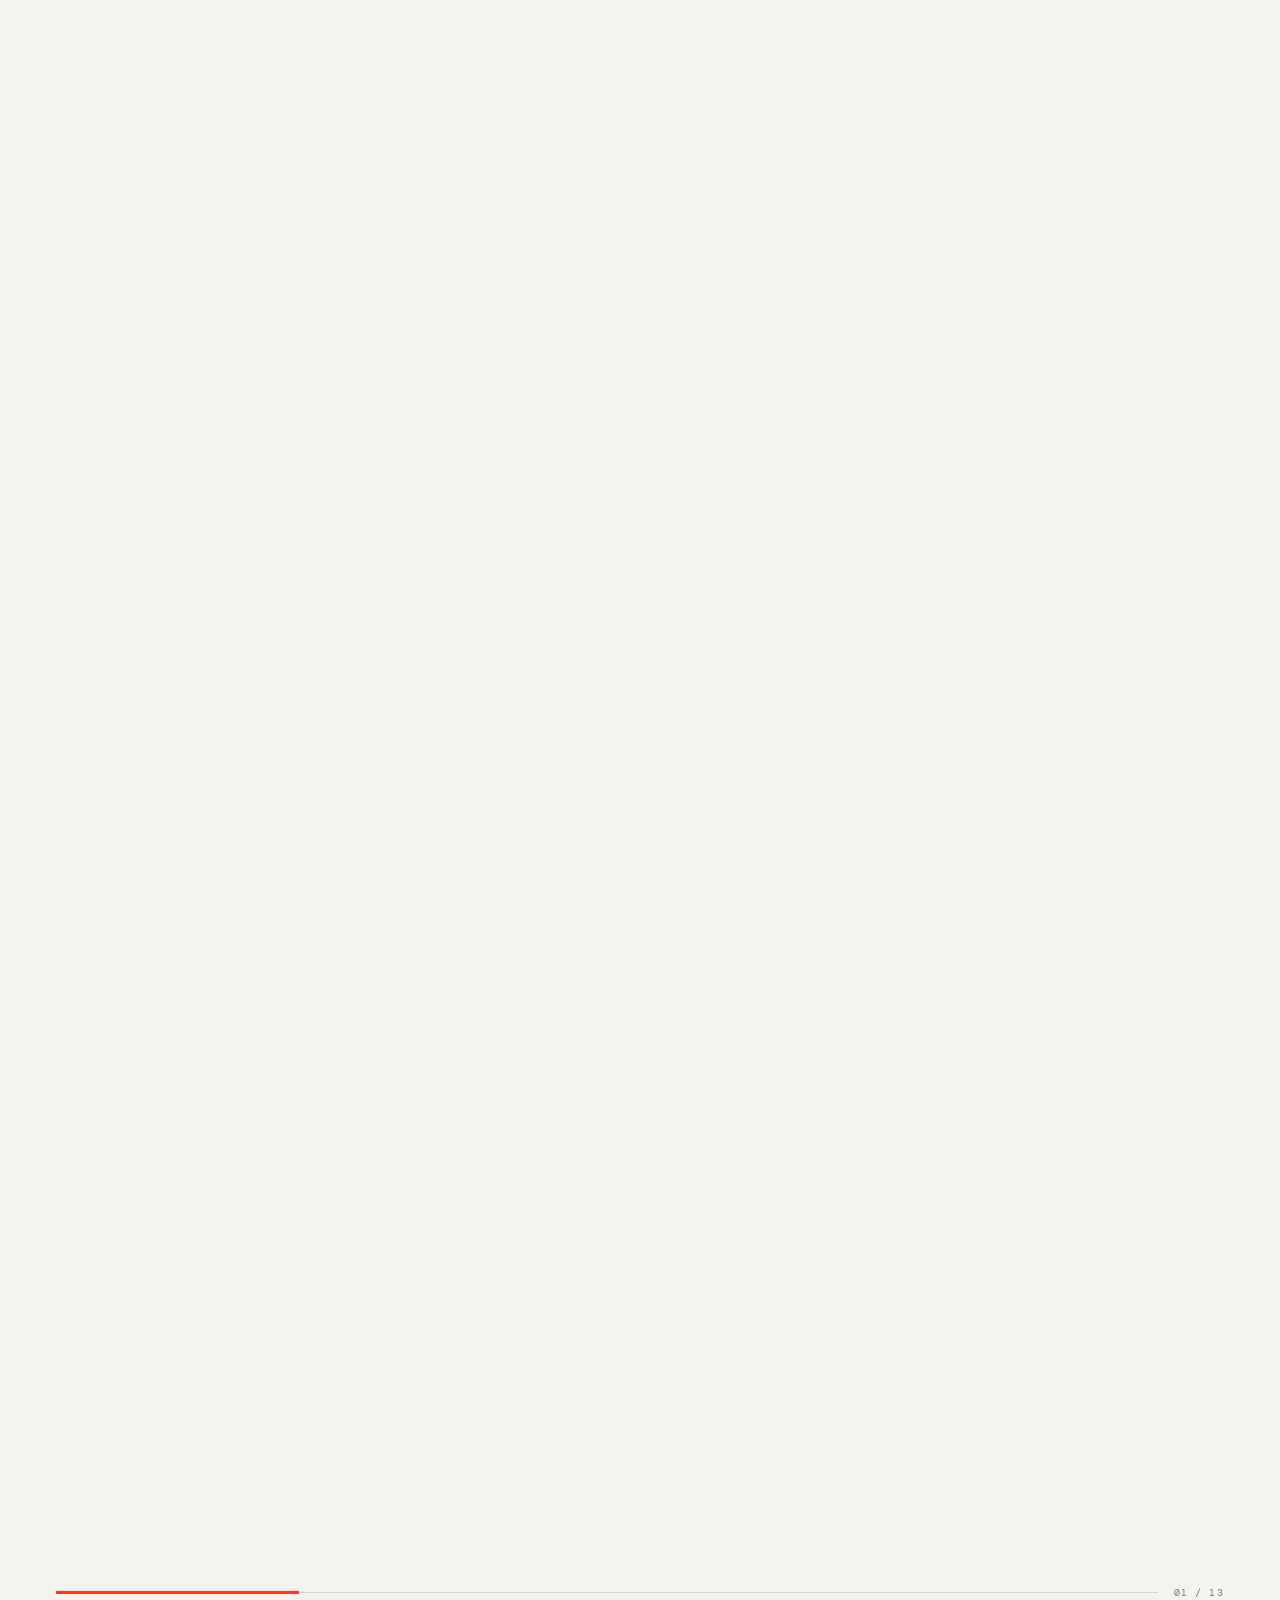
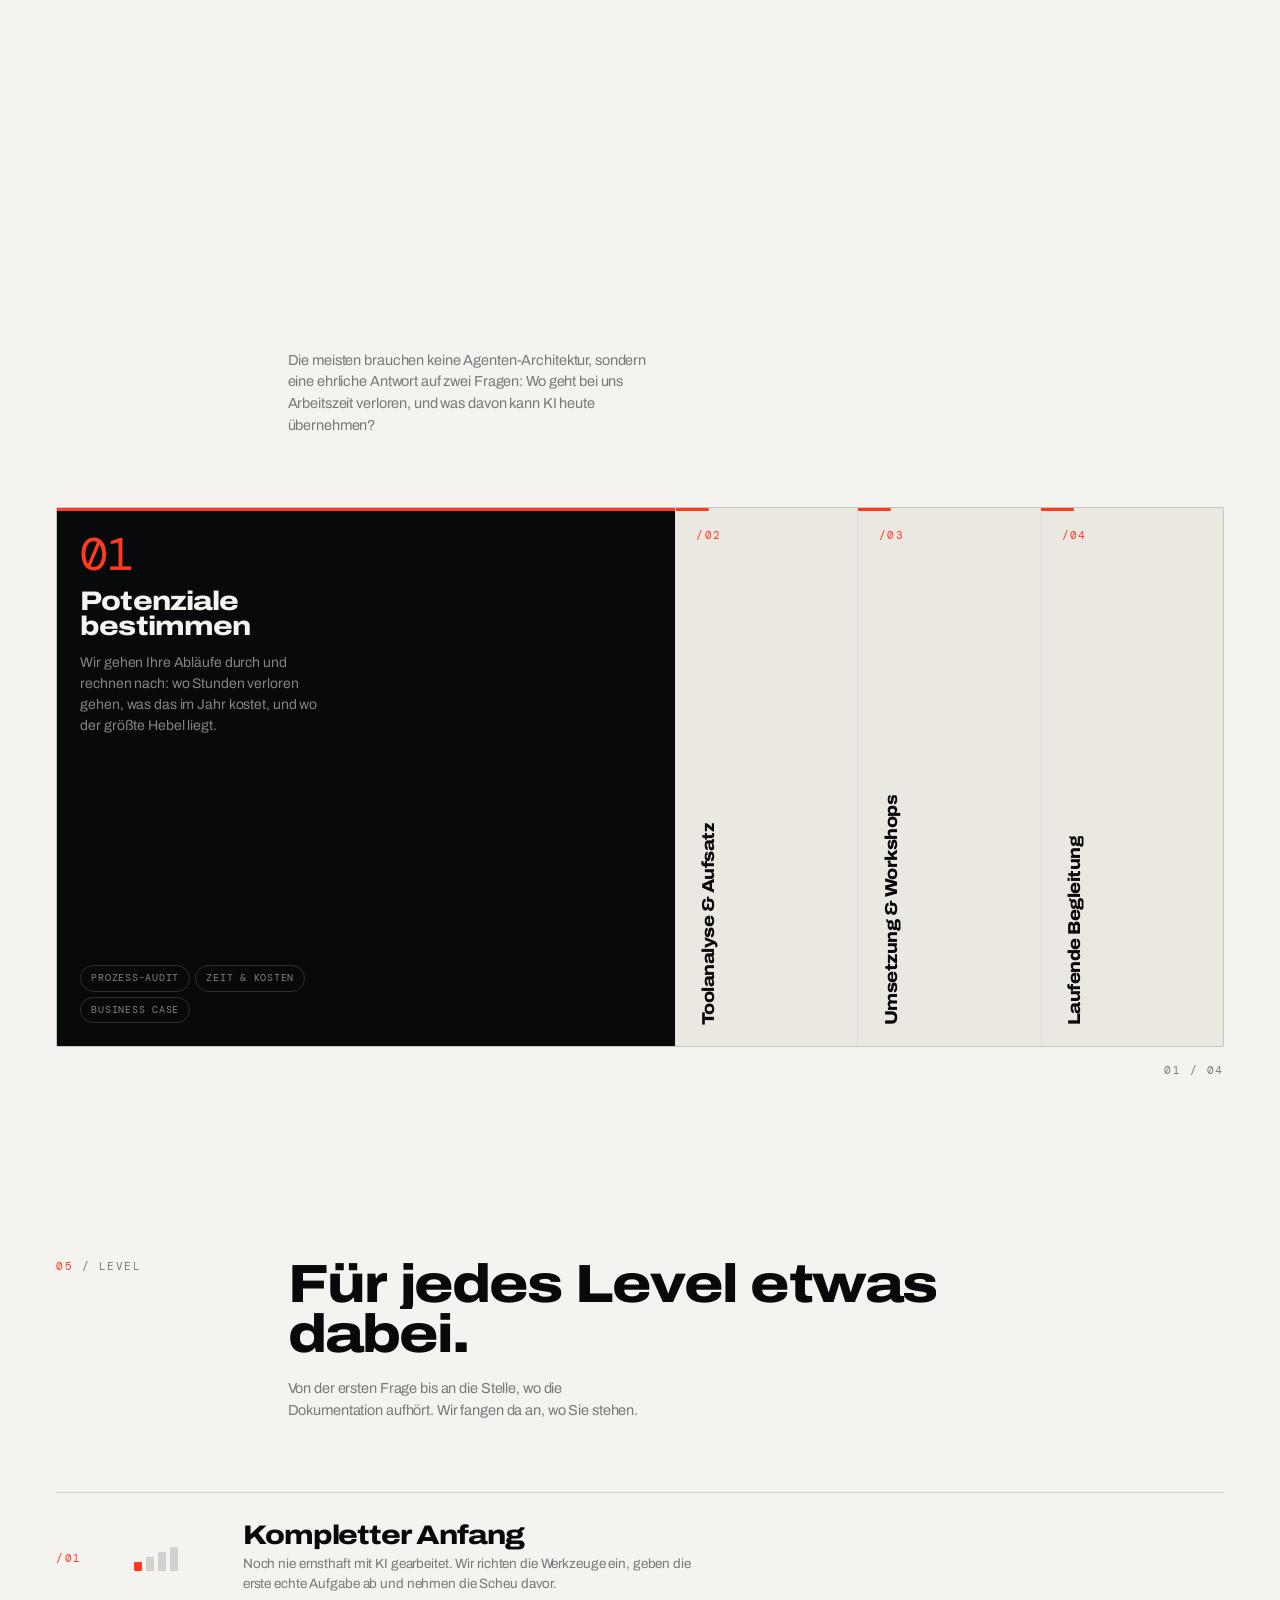
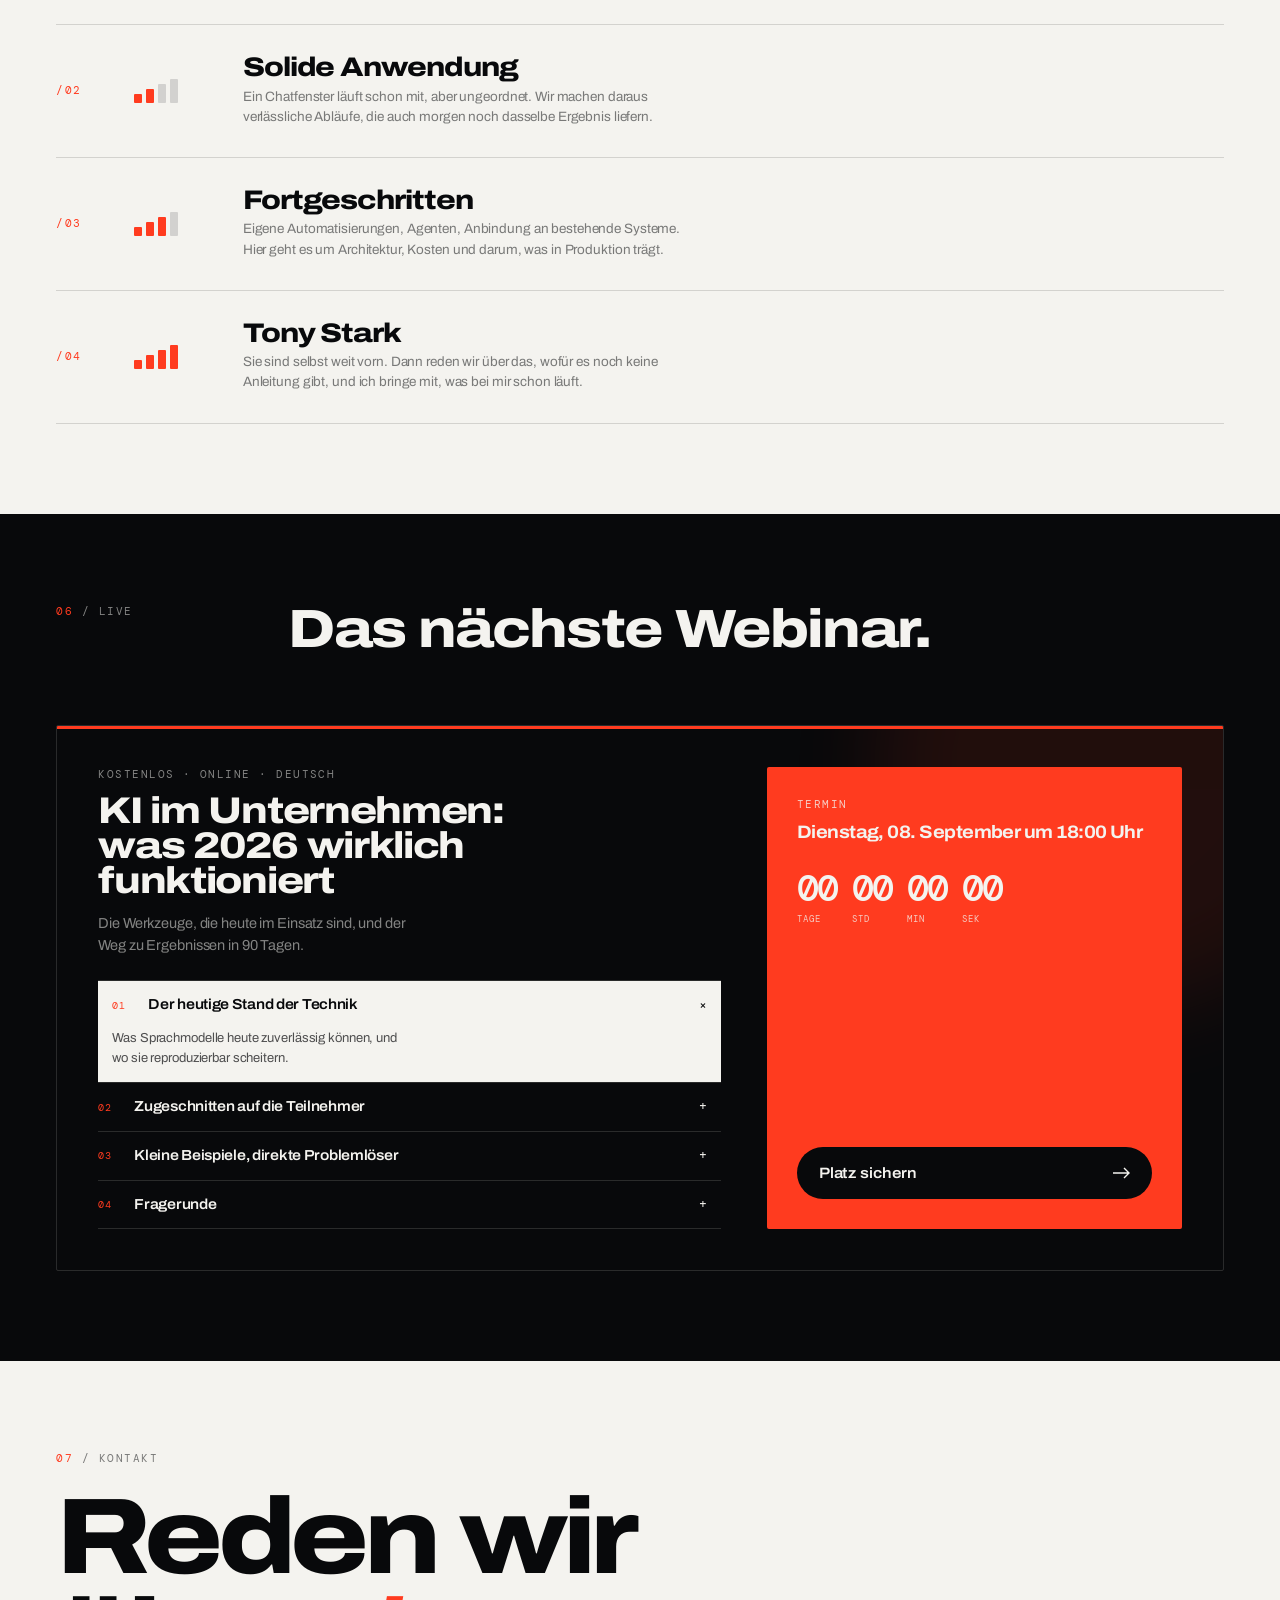
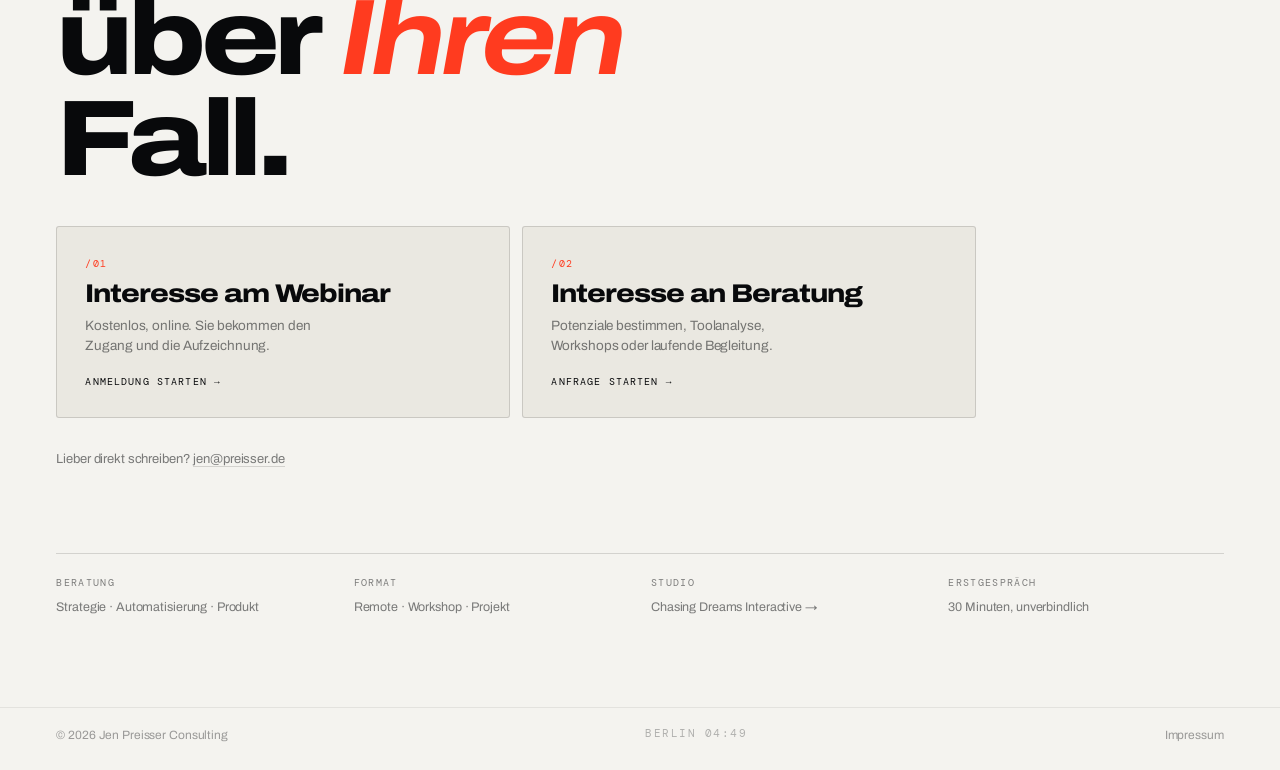
==== commit 1fe0d791: "Eigener Mauszeiger raus Der nachlaufende Kreis mit dem Label ist entfernt, samt Markup, Stil und Ani" ====
--- a/index.html
+++ b/index.html
@@ -125,18 +125,6 @@
 
 /* ═══════════════════ CHROME ═══════════════════ */
 #prog{position:fixed;top:0;left:0;height:2px;background:var(--acc);z-index:9991;width:0}
-.cursor{
-  position:fixed;top:0;left:0;width:11px;height:11px;border-radius:50%;
-  /* absolut, nicht gedreht: difference-Blend rechnet den Kontrast selbst aus */
-  background:var(--paper);pointer-events:none;z-index:9992;mix-blend-mode:difference;
-  transform:translate(-50%,-50%);transition:width .4s var(--e),height .4s var(--e),opacity .3s;
-  display:grid;place-items:center;overflow:hidden;
-}
-.cursor span{font-family:'DM Mono',monospace;font-size:9px;letter-spacing:.12em;color:var(--ink);opacity:0;transition:opacity .25s;text-transform:uppercase}
-.cursor.big{width:68px;height:68px}
-.cursor.big span{opacity:1}
-@media (hover:none){.cursor{display:none}}
-
 #chapter{
   position:fixed;left:var(--pad);bottom:18px;z-index:190;
   font-family:'DM Mono',monospace;font-size:10px;letter-spacing:.14em;text-transform:uppercase;
@@ -663,7 +651,6 @@
 </div>
 
 <div id="prog"></div>
-<div class="cursor" id="cur"><span>Mehr</span></div>
 <div id="chapter"><i></i><span id="chtxt"></span></div>
 
 <nav id="nav">
@@ -1151,20 +1138,6 @@
   setTimeout(finish,DUR+HOLD+1500);
 })();
 
-/* ── CURSOR ── */
-(function(){
-  const cur=$('#cur'),lbl=cur.querySelector('span');
-  let cx=innerWidth/2,cy=innerHeight/2,tx=cx,ty=cy;
-  addEventListener('mousemove',e=>{tx=e.clientX;ty=e.clientY},{passive:true});
-  (function loop(){cx=lerp(cx,tx,.19);cy=lerp(cy,ty,.19);
-    cur.style.transform=`translate(${cx}px,${cy}px) translate(-50%,-50%)`;requestAnimationFrame(loop)})();
-  const label=el=>el.closest('.rail')?'Ziehen':(el.tagName==='A'||el.tagName==='BUTTON'?'Klick':'Mehr');
-  $$('a,button,.pcard,.acc .it').forEach(el=>{
-    el.addEventListener('mouseenter',()=>{lbl.textContent=label(el);cur.classList.add('big')});
-    el.addEventListener('mouseleave',()=>cur.classList.remove('big'));
-  });
-})();
-
 /* ── NAV / FORTSCHRITT / KAPITEL ── */
 (function(){
   const nav=$('#nav'),prog=$('#prog'),ch=$('#chapter'),chtxt=$('#chtxt');
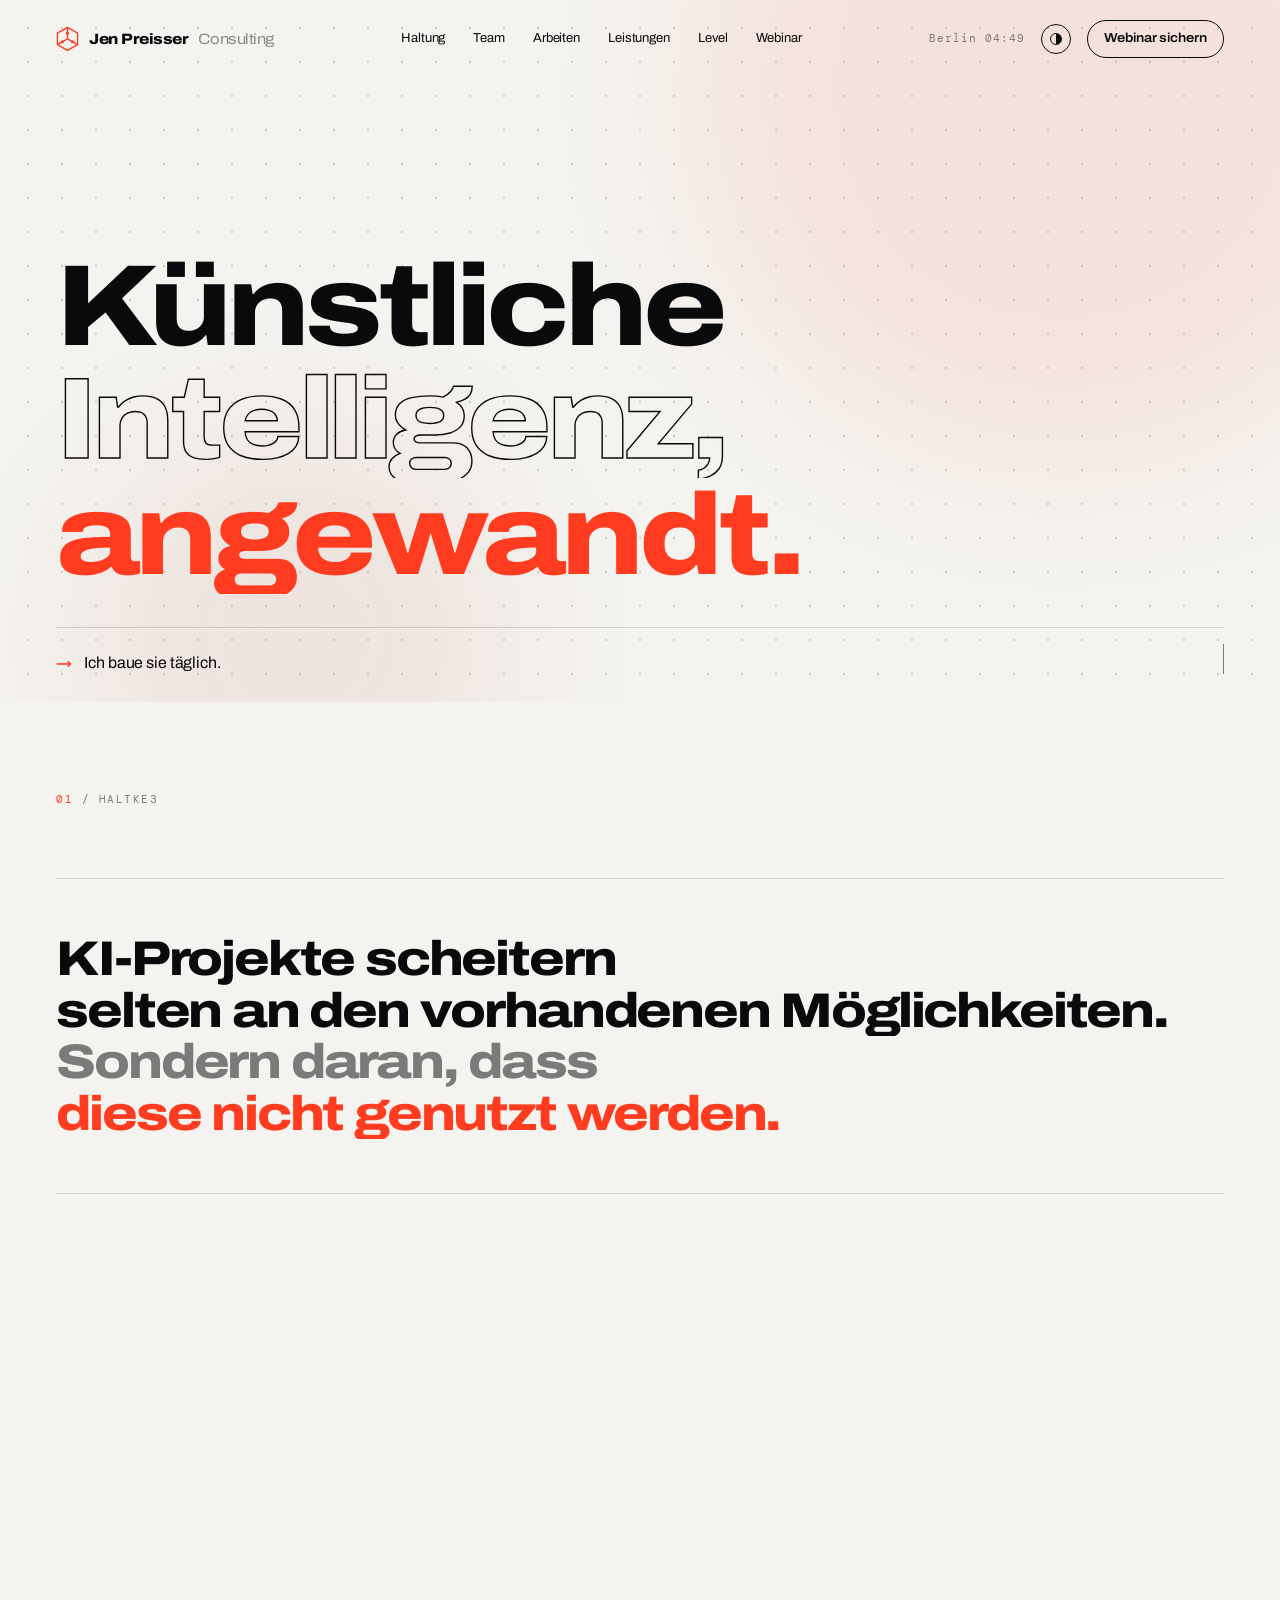
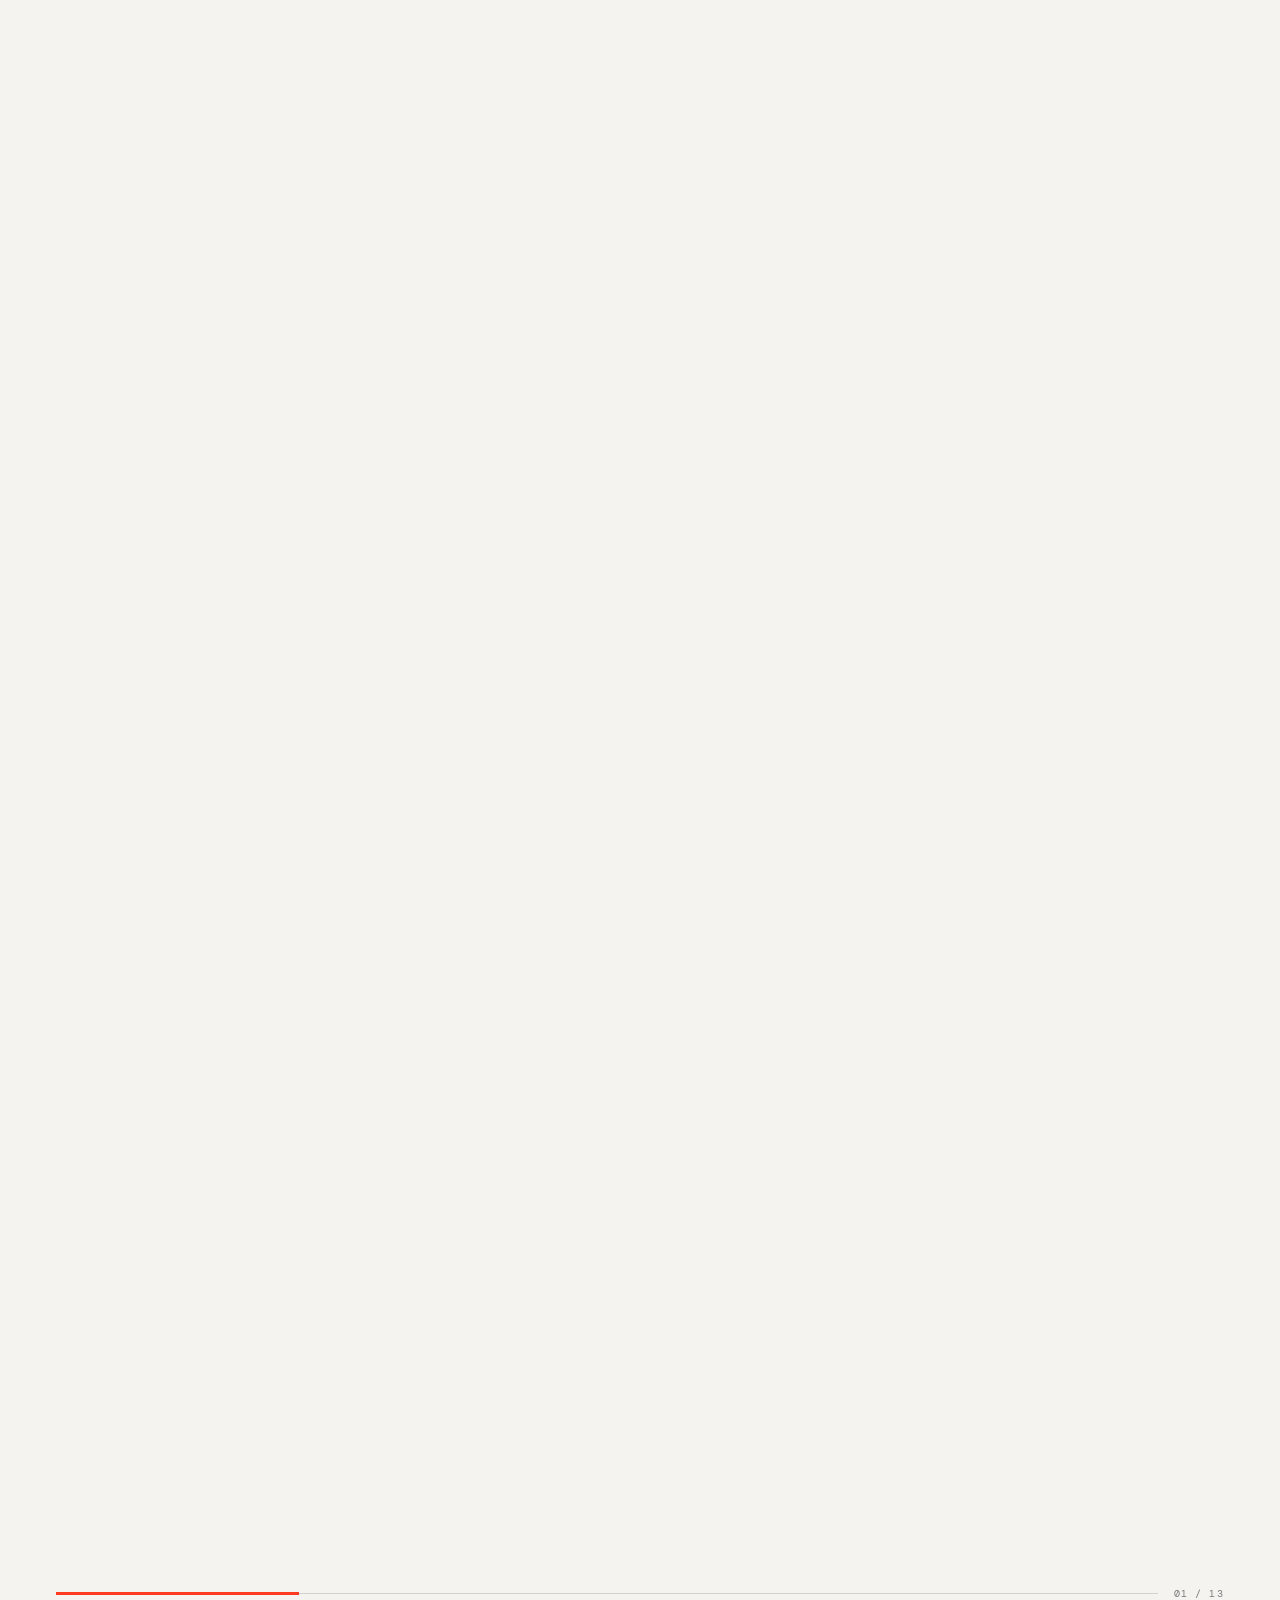
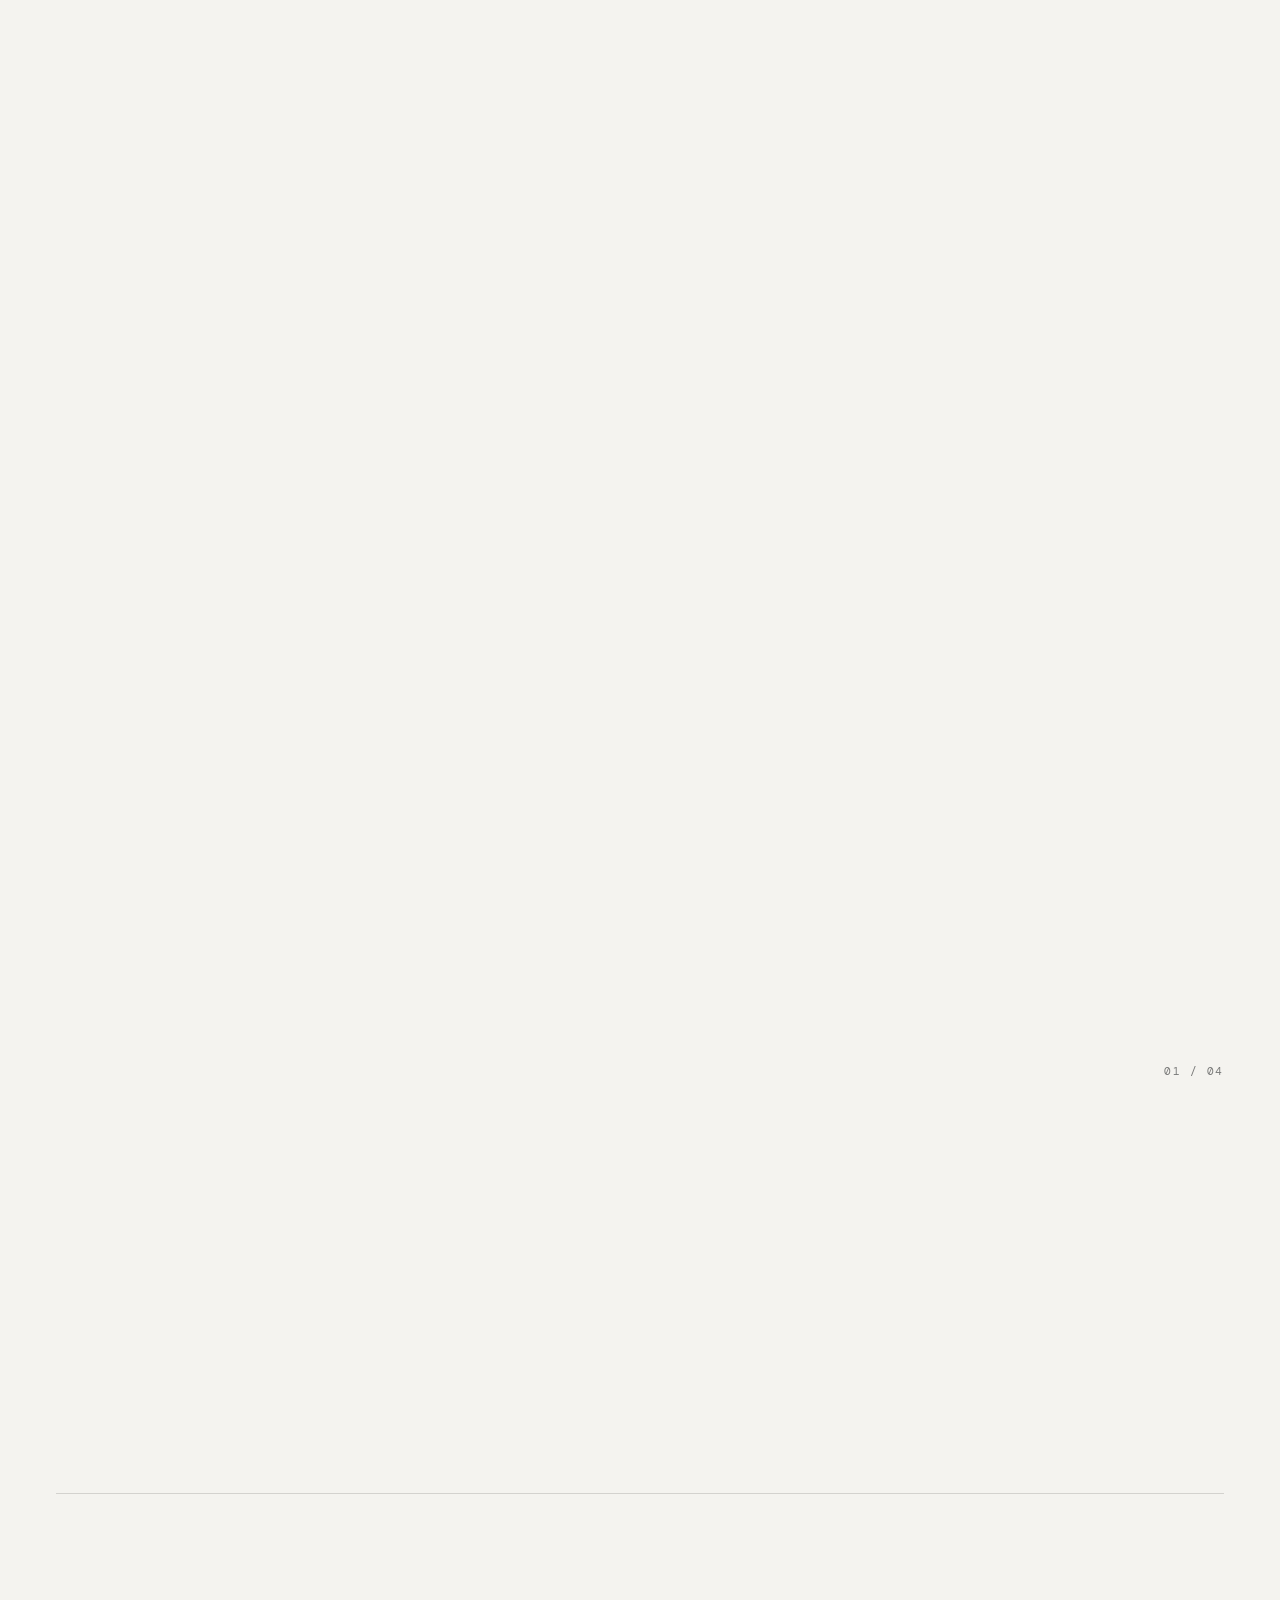
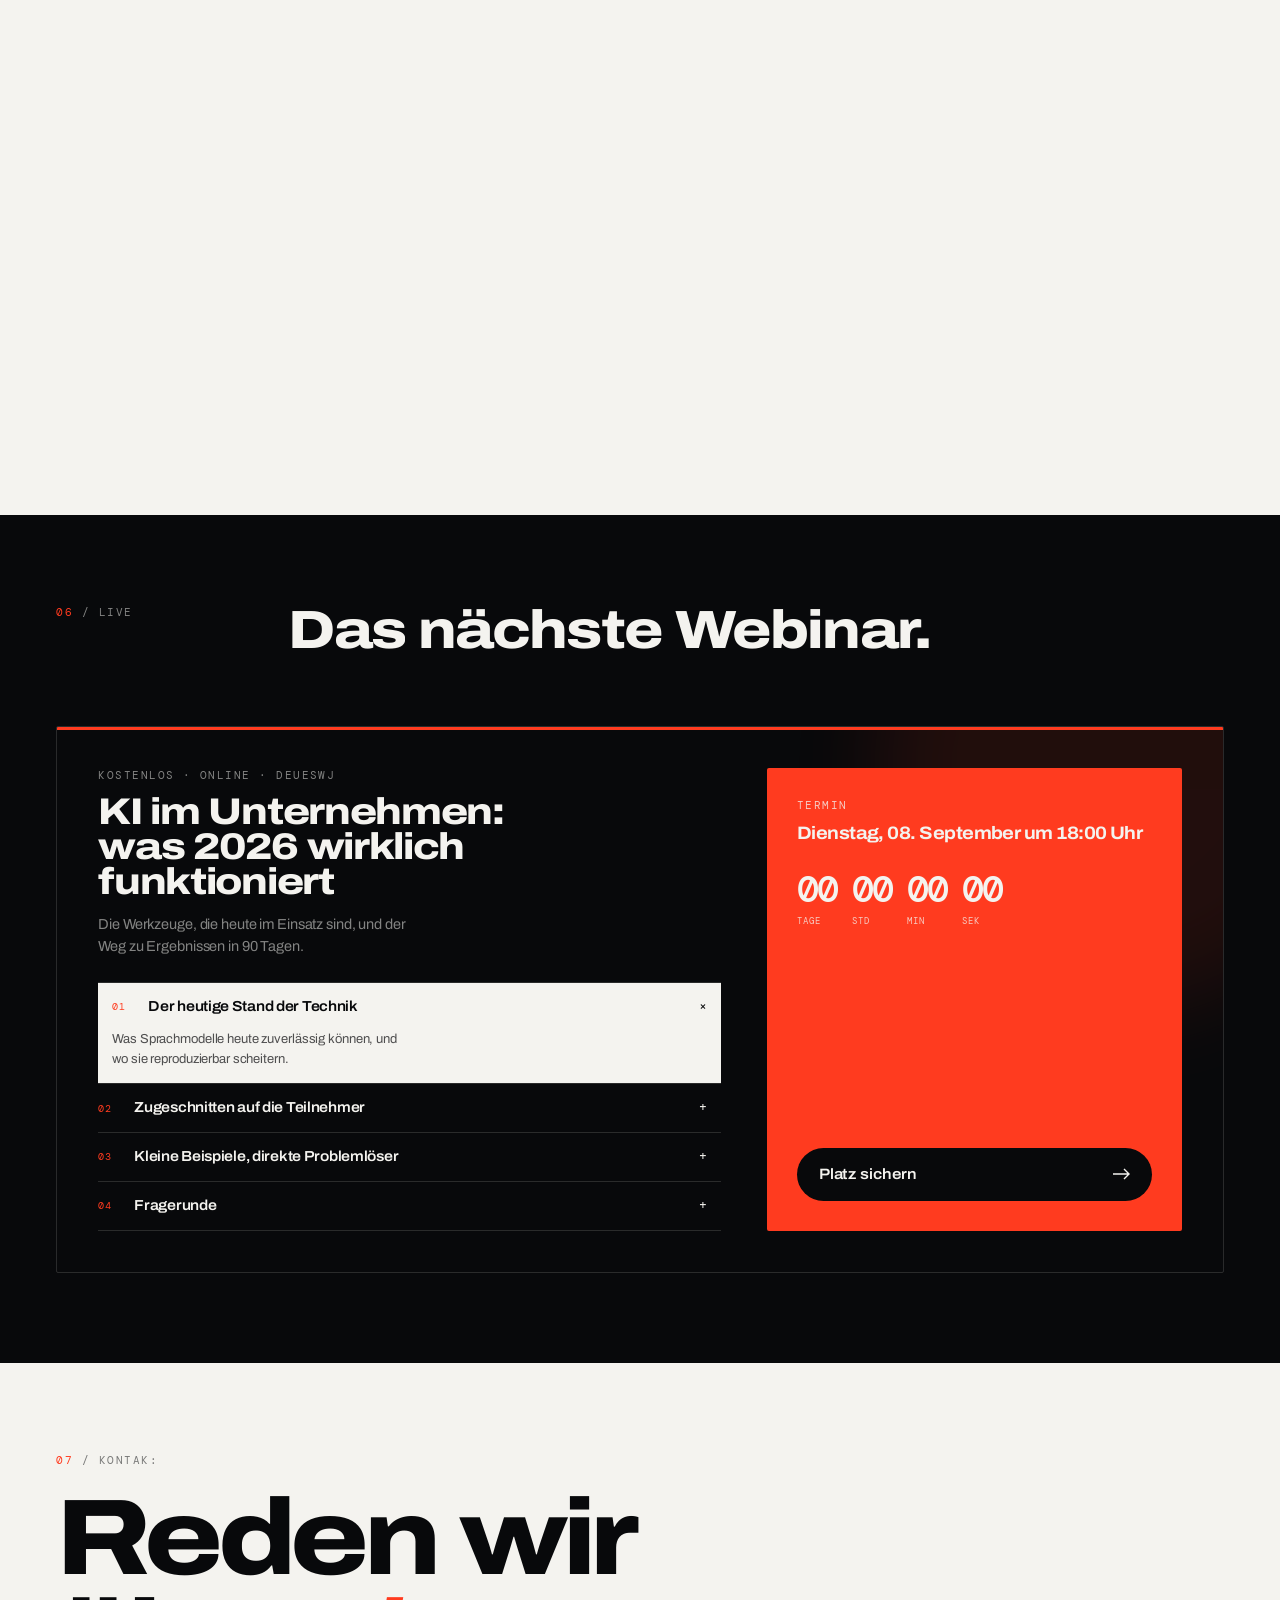
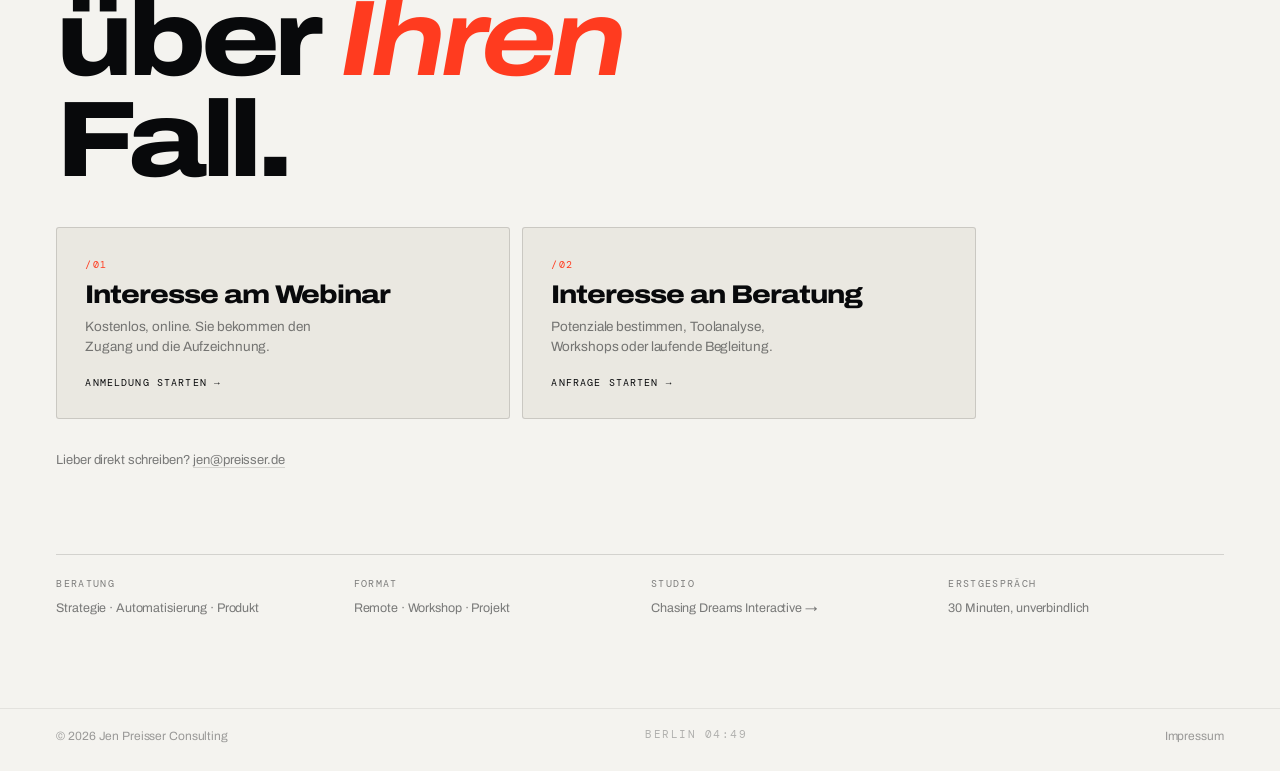
==== commit 633231e4: "Sandra Meltzer im Team, Funnel folgt dem Farbmodus Sandra Meltzer sitzt als 03 im Team, AI Marketing" ====
--- a/index.html
+++ b/index.html
@@ -529,12 +529,12 @@
    Die drei offenen Plätze sind bewusst stumm: dunkle Flächen, kein Text. */
 .team-lead{color:var(--fg-2);max-width:48ch;margin-top:18px}
 .crew{
-  display:grid;grid-template-columns:1.45fr 1fr;
+  display:grid;grid-template-columns:1.45fr 1fr 1fr;
   gap:clamp(10px,1.4vw,20px);margin-top:clamp(40px,5vw,70px);
   position:relative;padding-top:26px;align-items:stretch;
-  /* Deckel: bei zwei Koepfen wuerden die Kacheln sonst die halbe
-     Seitenhoehe fuellen. Mit jeder weiteren Person mit hochziehen. */
-  max-width:820px;
+  /* Deckel: sonst fuellen die Kacheln die halbe Seitenhoehe.
+     Mit jeder weiteren Person mit hochziehen, damit die Kachelgroesse gleich bleibt. */
+  max-width:1170px;
 }
 /* die Linie, auf der alle sitzen */
 .crew::before{content:"";position:absolute;top:0;left:0;right:0;height:1px;background:var(--hair)}
@@ -571,22 +571,20 @@
 .role{font-family:'DM Mono',monospace;font-size:9.5px;letter-spacing:.1em;text-transform:uppercase;color:var(--acc)}
 
 @media(max-width:1000px){
-  .crew{grid-template-columns:1fr 1fr 1fr}
-  /* Der Lead legt sich quer und wird zweispaltig: das Foto behält sein
-     4:5 und muss nicht in ein Breitformat gequetscht werden. */
-  .seat.lead{
-    grid-column:1 / -1;display:grid;align-items:end;
-    grid-template-columns:minmax(0,215px) 1fr;gap:clamp(16px,3vw,34px);
-  }
-  .seat.lead .who{padding-top:0}
-  /* Sobald die Reihe umbricht, sitzen die Knoten nicht mehr auf der Linie,
-     sondern im Text der Zeile darüber. Stattdessen markiert eine Fahne den Lead. */
+  /* Ab hier tragen alle dasselbe Kartenformat: der Lead als Querformat
+     neben Text hat die Rangfolge umgedreht, sobald zwei weitere Karten
+     in voller Spaltenbreite danebenstanden. */
+  .crew{grid-template-columns:1fr 1fr;max-width:none}
+  .seat.lead{grid-column:auto;display:flex;flex-direction:column}
+  .seat .face{aspect-ratio:4/5;flex:none}
+  /* Sobald die Reihe umbricht, saessen die Knoten nicht mehr auf der Linie,
+     sondern im Text der Zeile darueber. Stattdessen markiert eine Fahne den Lead. */
   .seat .node{display:none}
   .seat.lead .face::after{content:"";position:absolute;left:0;top:0;width:46px;height:3px;background:var(--acc);z-index:2}
 }
 @media(max-width:620px){
   /* zwei Karten nebeneinander waeren auf dem Handy nur noch Briefmarken */
-  .crew{grid-template-columns:1fr}
+  .crew{grid-template-columns:1fr;max-width:none}
   .seat.lead{grid-template-columns:minmax(0,150px) 1fr;gap:16px}
 }
 
@@ -765,7 +763,19 @@
       <div class="who">
         <span class="pos"><b>02</b> Berater</span>
         <h3>Tim Lemmrich</h3>
-        <span class="role">AI Sales · Langjährige Erfahrung</span>
+        <span class="role">AI Sales</span>
+      </div>
+    </article>
+
+    <article class="seat taken">
+      <span class="node"></span>
+      <div class="face">
+        <img src="bilder/sandra-meltzer.jpg" alt="Sandra Meltzer" loading="lazy" decoding="async" width="1000" height="1250">
+      </div>
+      <div class="who">
+        <span class="pos"><b>03</b> Beraterin</span>
+        <h3>Sandra Meltzer</h3>
+        <span class="role">AI Marketing</span>
       </div>
     </article>
 
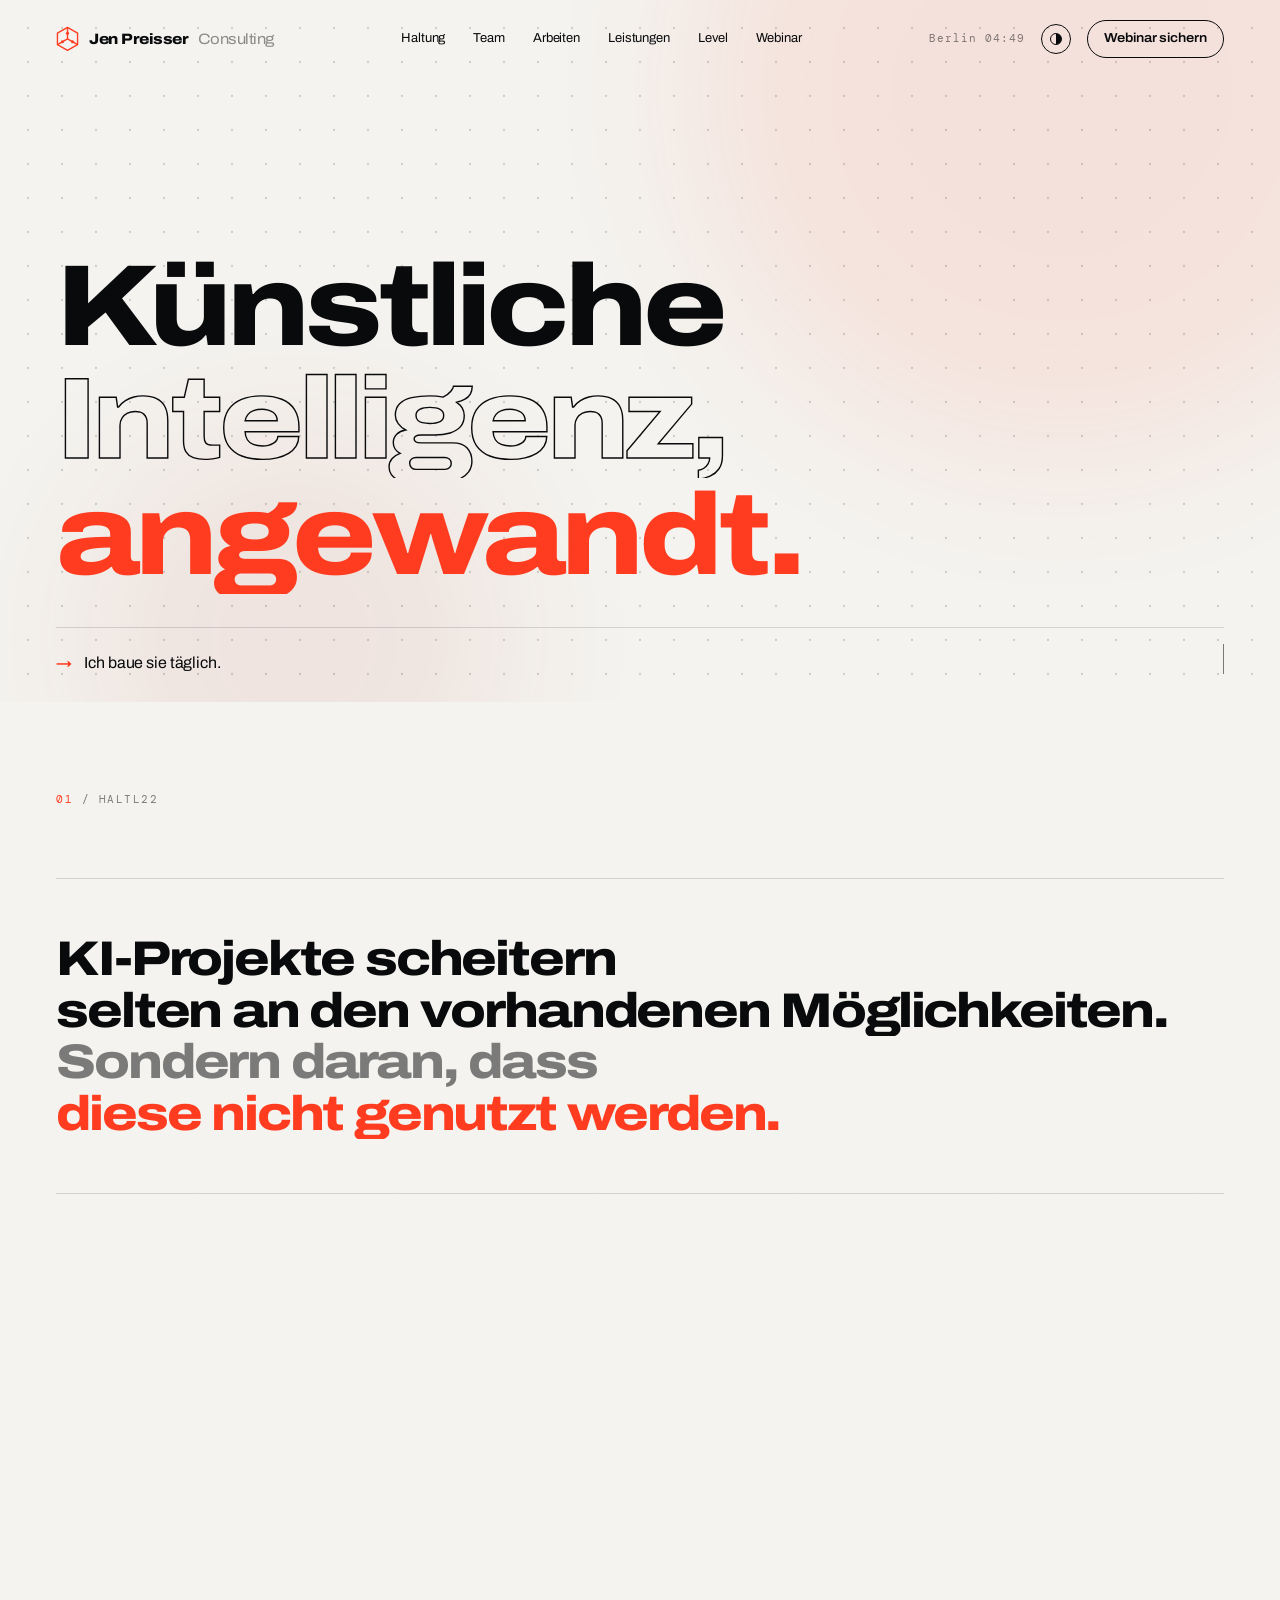
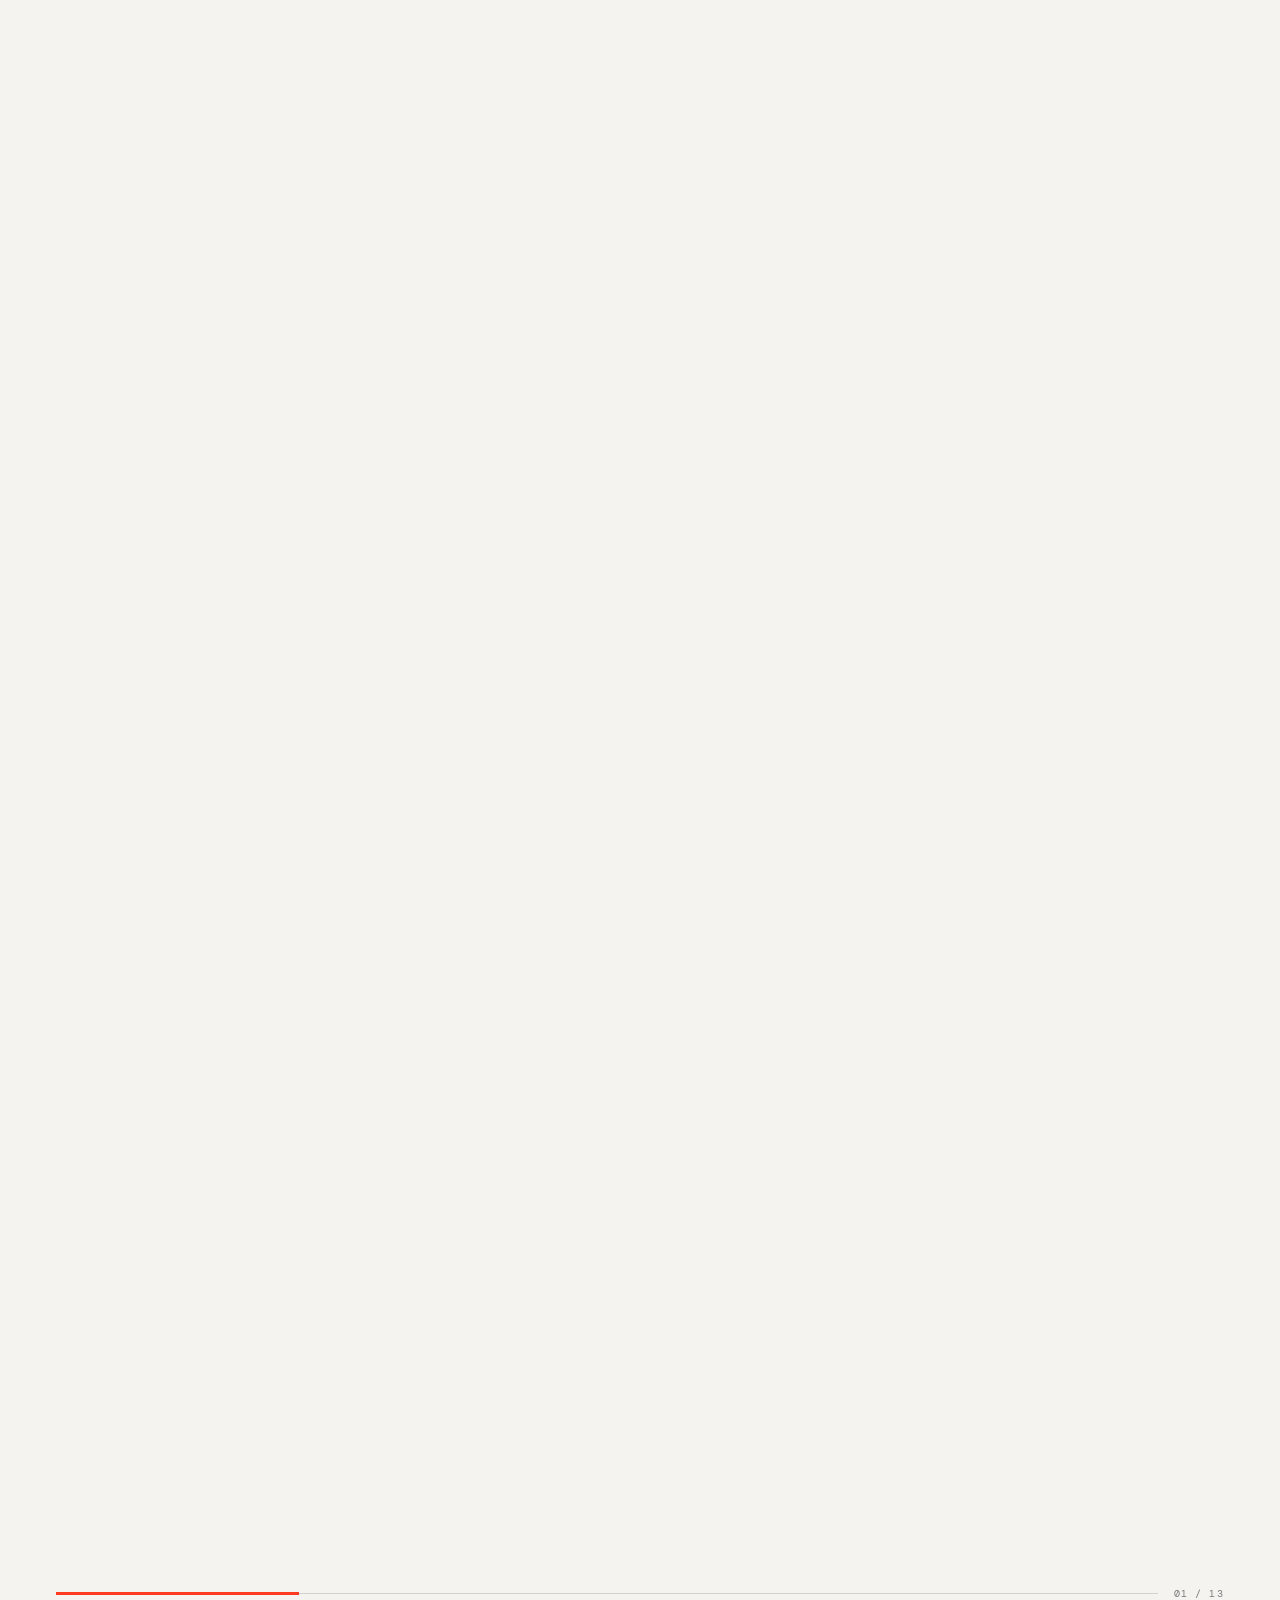
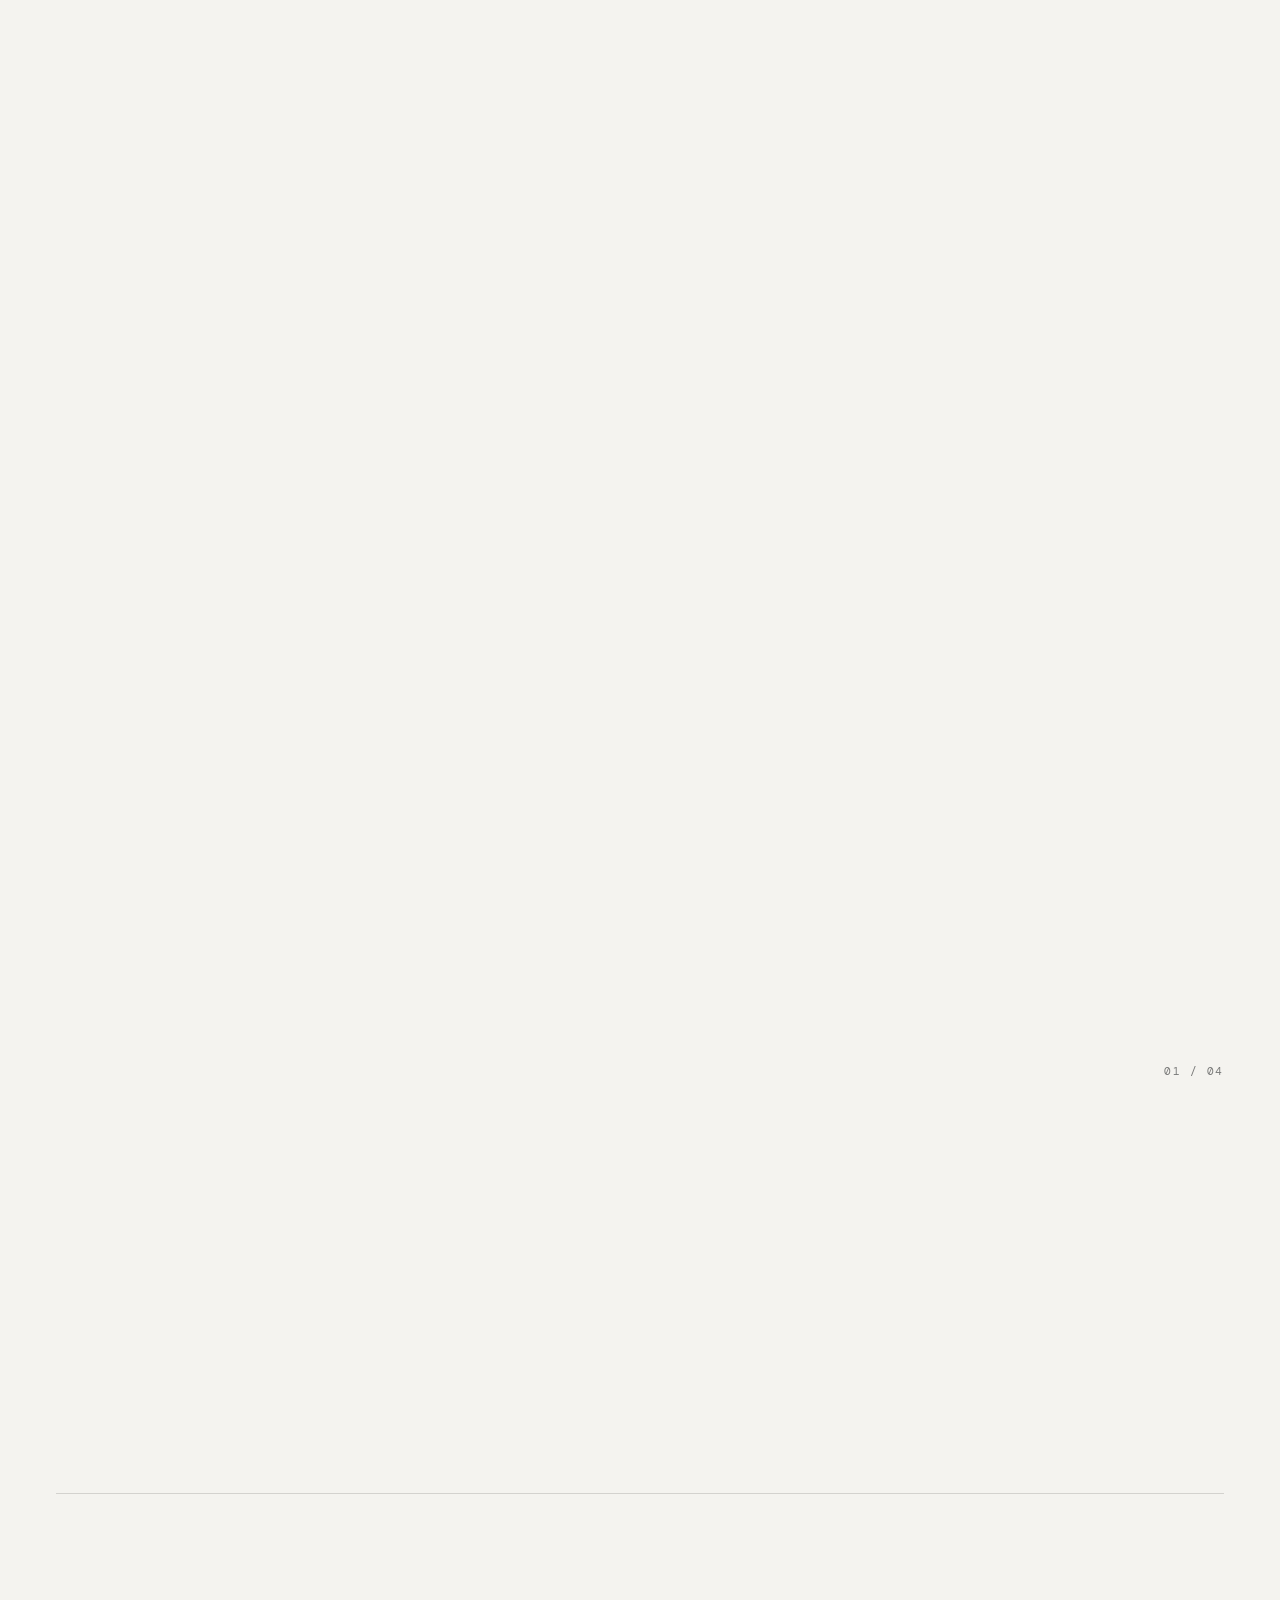
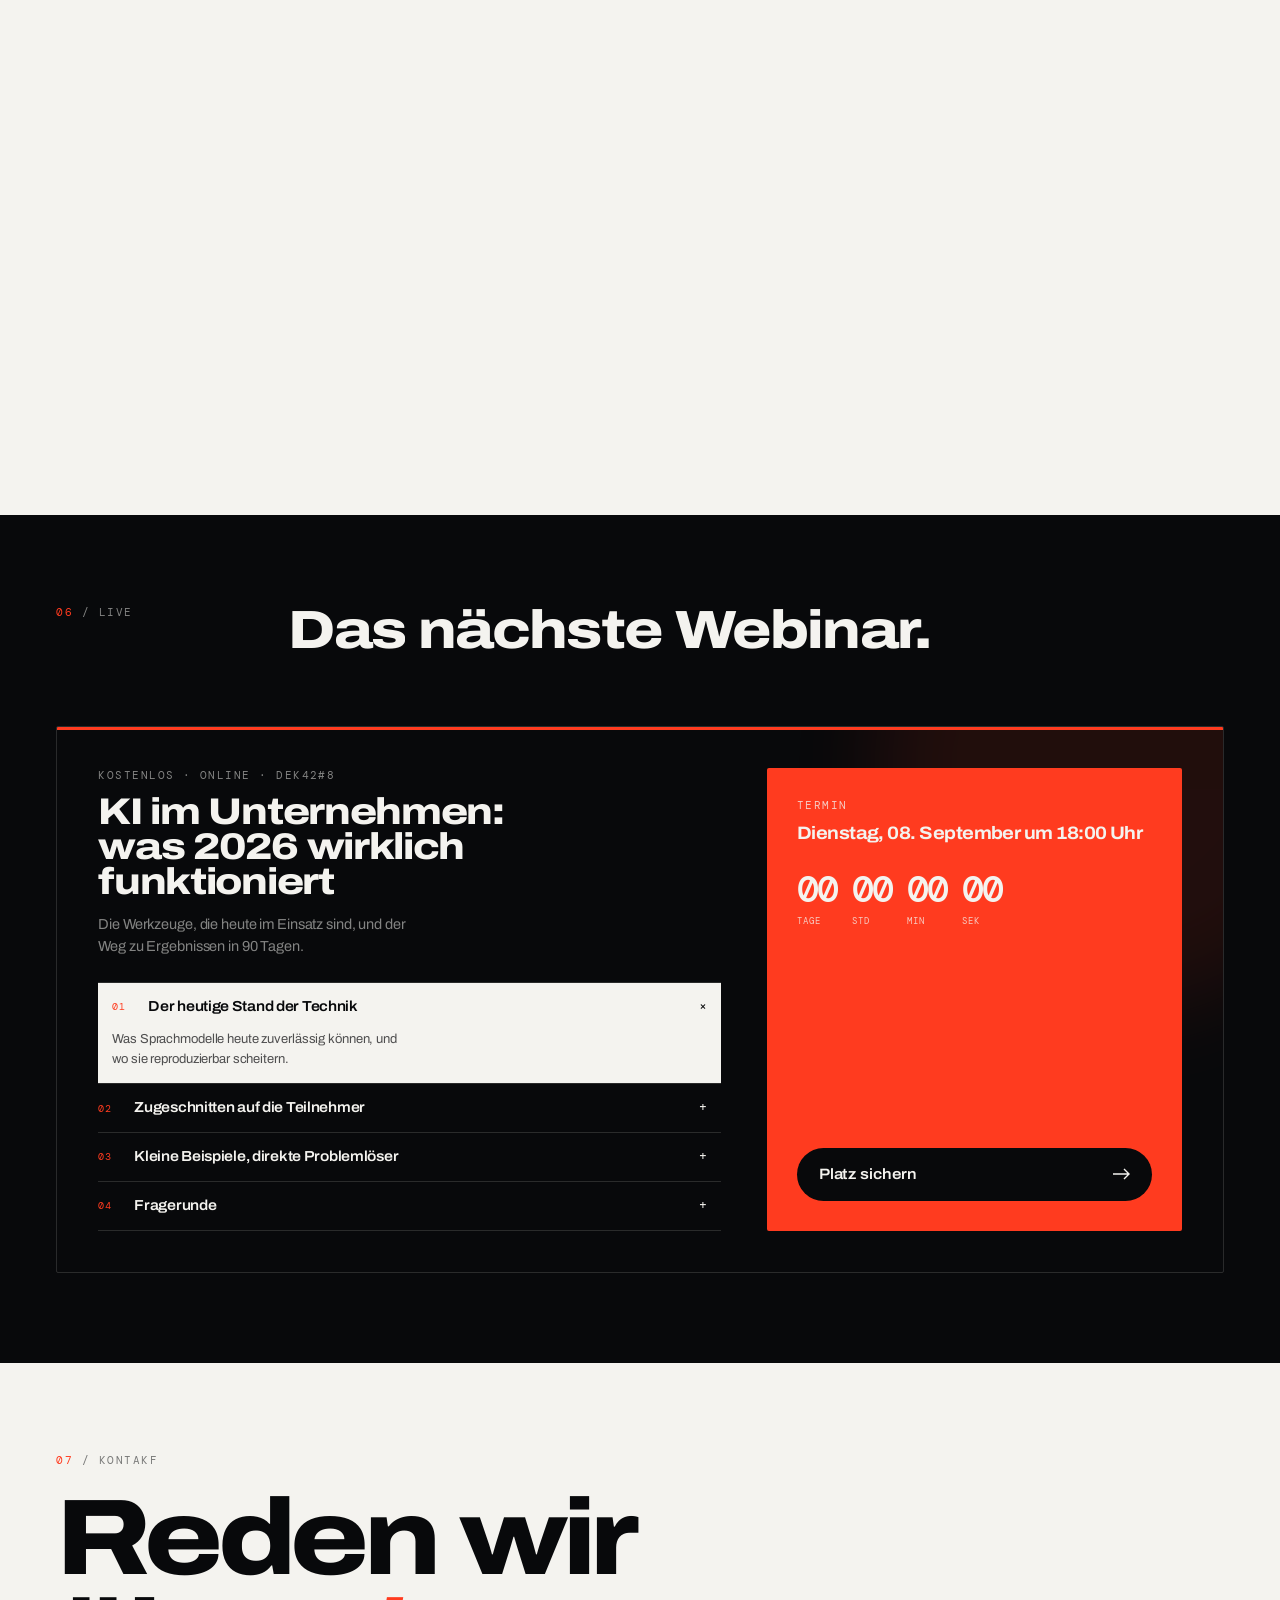
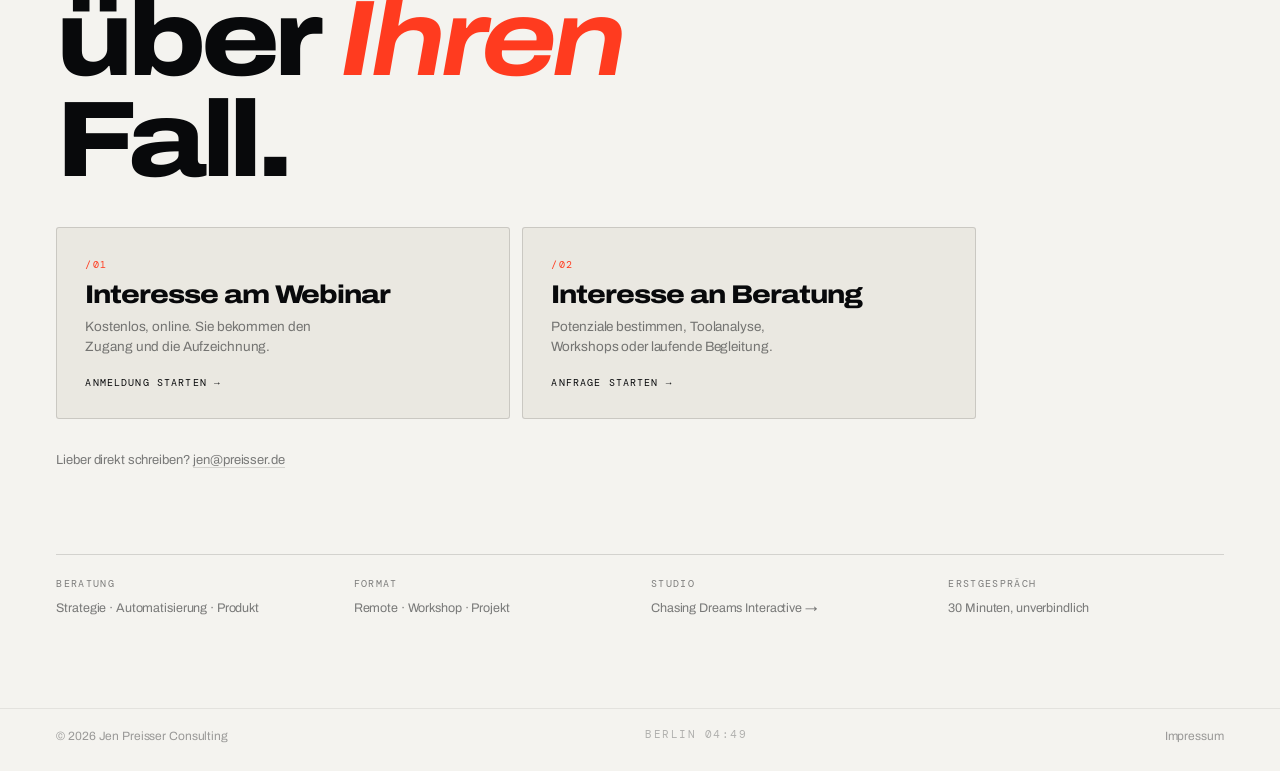
==== commit ff98a80d: "Projektkacheln neu sortiert Eigene Marken bleiben vorn, danach die Kundenarbeiten: ETG24, Wolf of SE" ====
--- a/index.html
+++ b/index.html
@@ -833,30 +833,30 @@
         <div class="top"><span class="num">/06</span><span class="kind">Station</span></div>
         <div class="bot"><h3>Bosch</h3><div class="desc">Hier war ich fest im Team. Anforderungen und Entwicklung mit KI beschleunigt, Schwerpunkt Data Analytics.</div></div>
       </article>
+      <article class="pcard marke hell" style="--mono:url('bilder/logo-purelite.png');--img:url('bilder/purelite.jpg')">
+        <div class="shot"></div><div class="sheen"></div>
+        <div class="top"><span class="num">/07</span><span class="kind">KI · E-Commerce</span></div>
+        <div class="bot"><h3>PURELITE</h3><div class="desc">Google Ads und SEO, KI-gestützt, den Shop Schritt für Schritt ausgebaut.</div></div>
+      </article>
+      <article class="pcard marke hell" style="--mono:url('bilder/logo-sprachcoach.png');--img:url('bilder/sprachcoach.jpg')">
+        <div class="shot"></div><div class="sheen"></div>
+        <div class="top"><span class="num">/08</span><span class="kind">KI · Bildung</span></div>
+        <div class="bot"><h3>Dein Sprachcoach</h3><div class="desc">Dieselbe Handschrift: Google Ads und SEO mit KI, mehr Sichtbarkeit für die Kurse.</div></div>
+      </article>
+      <article class="pcard marke hell" style="--mono:url('bilder/logo-tutorspace.png');--img:url('bilder/tutorspace.jpg')">
+        <div class="shot"></div><div class="sheen"></div>
+        <div class="top"><span class="num">/09</span><span class="kind">Station</span></div>
+        <div class="bot"><h3>TutorSpace</h3><div class="desc">Hier war ich fest im Team, und habe sehr viel gelernt.</div></div>
+      </article>
       <article class="pcard" style="--img:url('bilder/monday.jpg')">
         <div class="shot"></div><div class="sheen"></div>
-        <div class="top"><span class="num">/07</span><span class="kind">KI · Werkzeug</span></div>
+        <div class="top"><span class="num">/10</span><span class="kind">KI · Werkzeug</span></div>
         <div class="bot"><h3>Monday</h3><div class="desc">Ordnet Dateien, Mails und Aufgaben. Jeden Morgen eine Lage.</div></div>
       </article>
       <article class="pcard" style="--img:url('bilder/weltkarte.jpg')">
         <div class="shot"></div><div class="sheen"></div>
-        <div class="top"><span class="num">/08</span><span class="kind">Web · 3D</span></div>
+        <div class="top"><span class="num">/11</span><span class="kind">Web · 3D</span></div>
         <div class="bot"><h3>Weltkarte der Geschichte</h3><div class="desc">Interaktiver Globus: hundert Jahre Grenzen und Regierungen.</div></div>
-      </article>
-      <article class="pcard marke hell" style="--mono:url('bilder/logo-purelite.png');--img:url('bilder/purelite.jpg')">
-        <div class="shot"></div><div class="sheen"></div>
-        <div class="top"><span class="num">/09</span><span class="kind">KI · E-Commerce</span></div>
-        <div class="bot"><h3>PURELITE</h3><div class="desc">Google Ads und SEO, KI-gestützt, den Shop Schritt für Schritt ausgebaut.</div></div>
-      </article>
-      <article class="pcard marke hell" style="--mono:url('bilder/logo-sprachcoach.png');--img:url('bilder/sprachcoach.jpg')">
-        <div class="shot"></div><div class="sheen"></div>
-        <div class="top"><span class="num">/10</span><span class="kind">KI · Bildung</span></div>
-        <div class="bot"><h3>Dein Sprachcoach</h3><div class="desc">Dieselbe Handschrift: Google Ads und SEO mit KI, mehr Sichtbarkeit für die Kurse.</div></div>
-      </article>
-      <article class="pcard marke hell" style="--mono:url('bilder/logo-tutorspace.png');--img:url('bilder/tutorspace.jpg')">
-        <div class="shot"></div><div class="sheen"></div>
-        <div class="top"><span class="num">/11</span><span class="kind">Station</span></div>
-        <div class="bot"><h3>TutorSpace</h3><div class="desc">Hier war ich fest im Team, und habe sehr viel gelernt.</div></div>
       </article>
       <article class="pcard" style="--img:url('bilder/mark-a2a.jpg')">
         <div class="shot"></div><div class="sheen"></div>
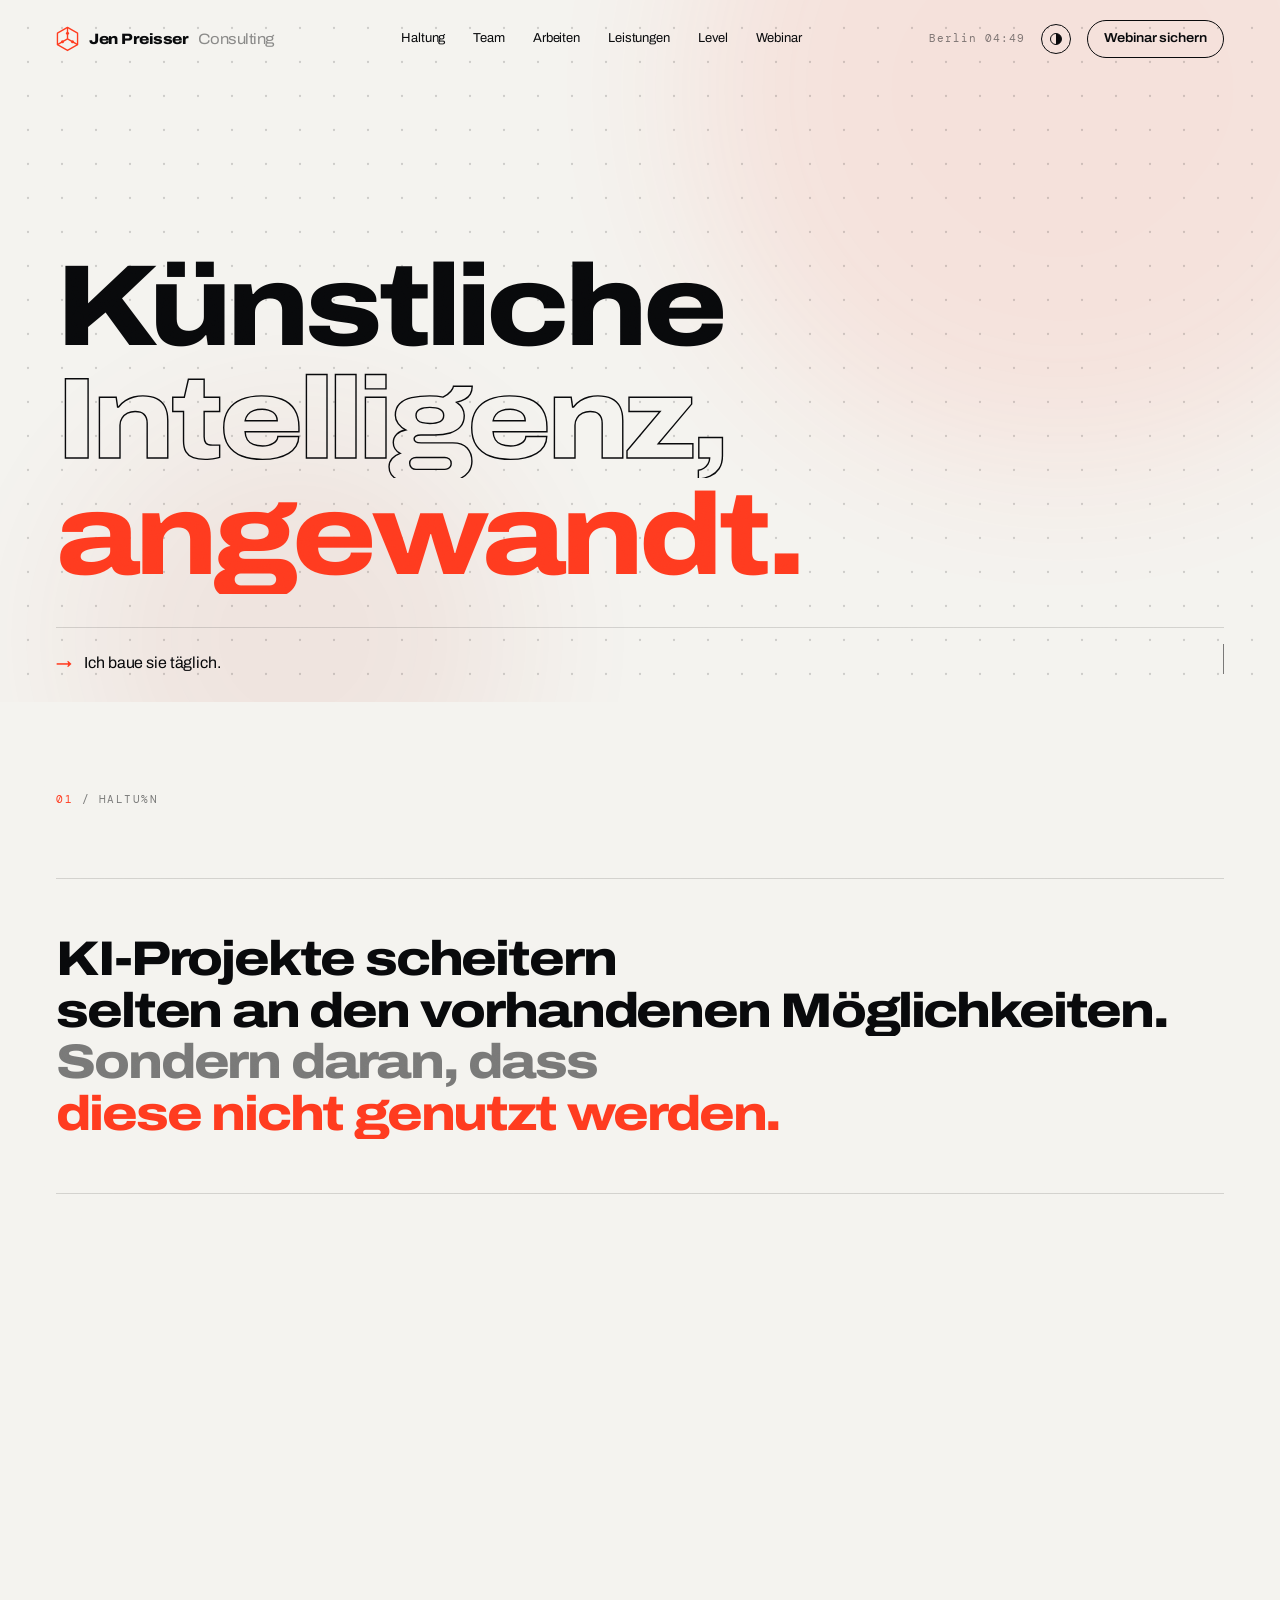
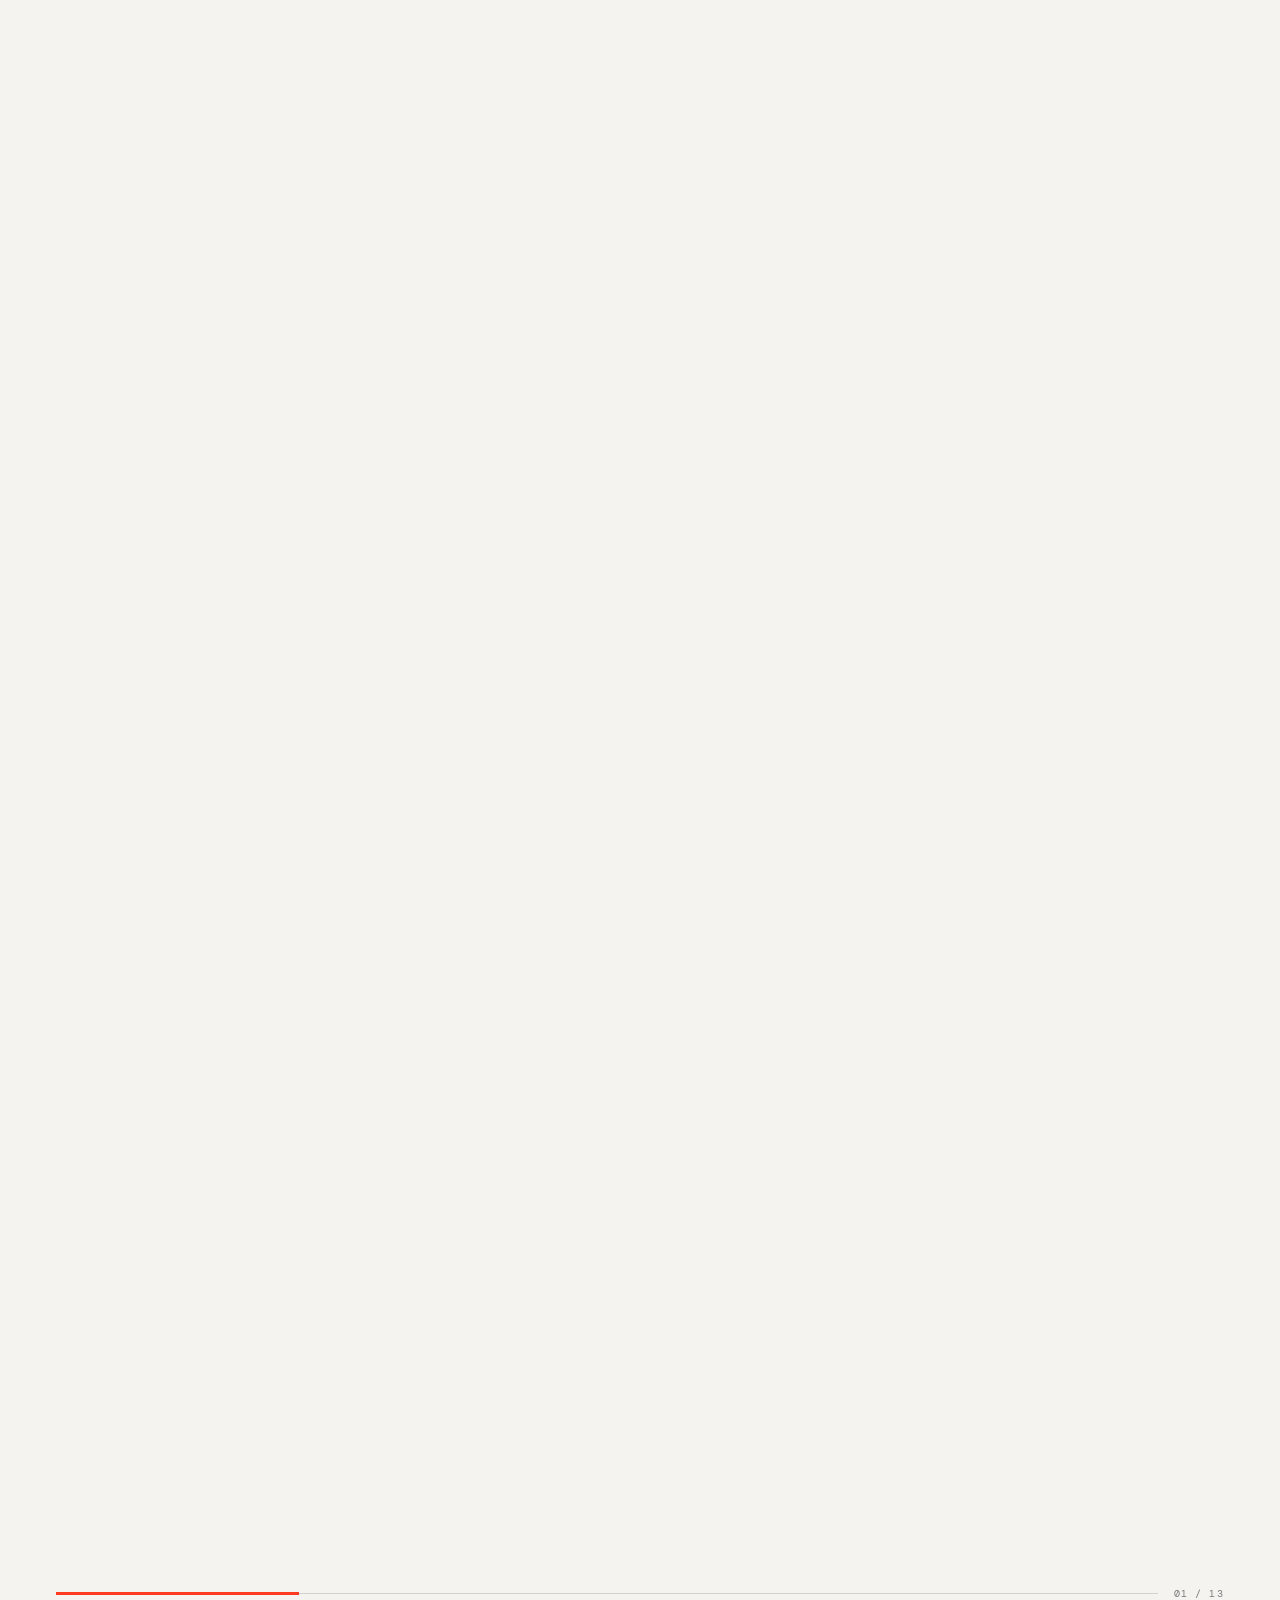
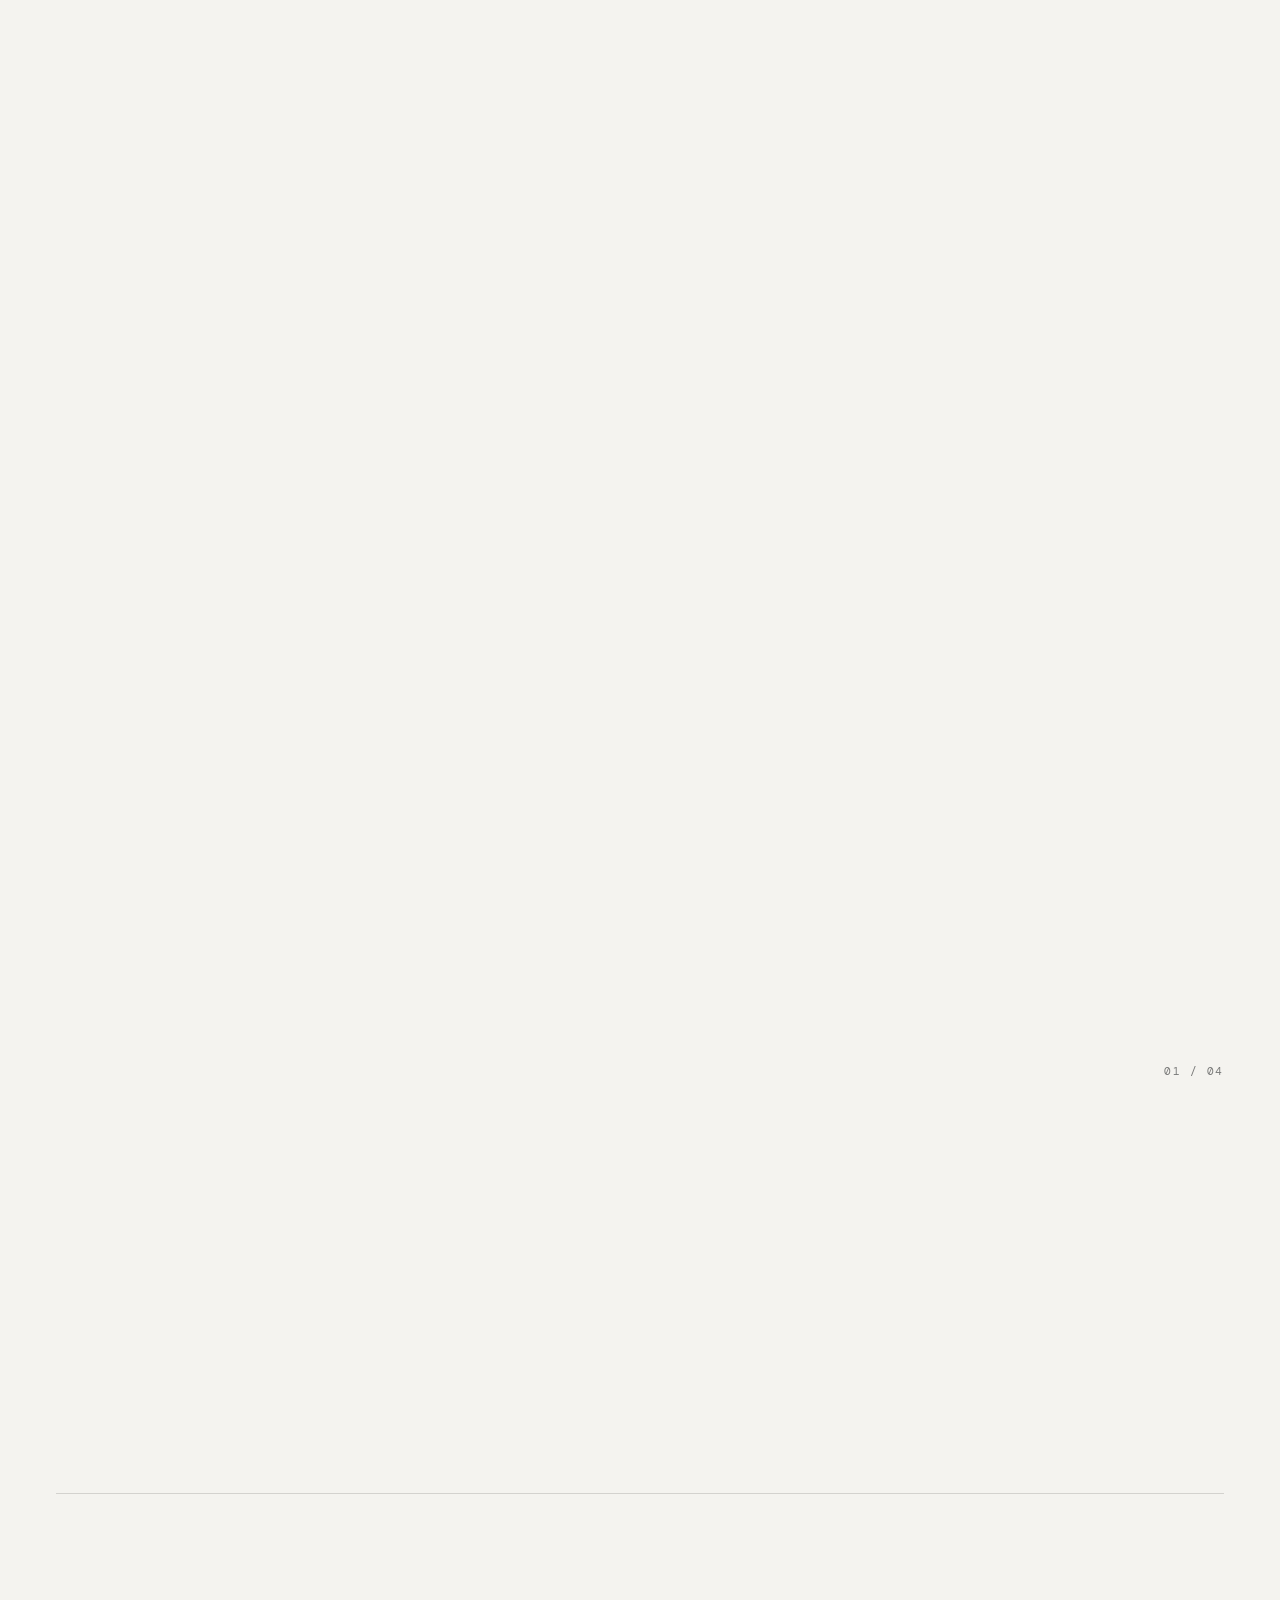
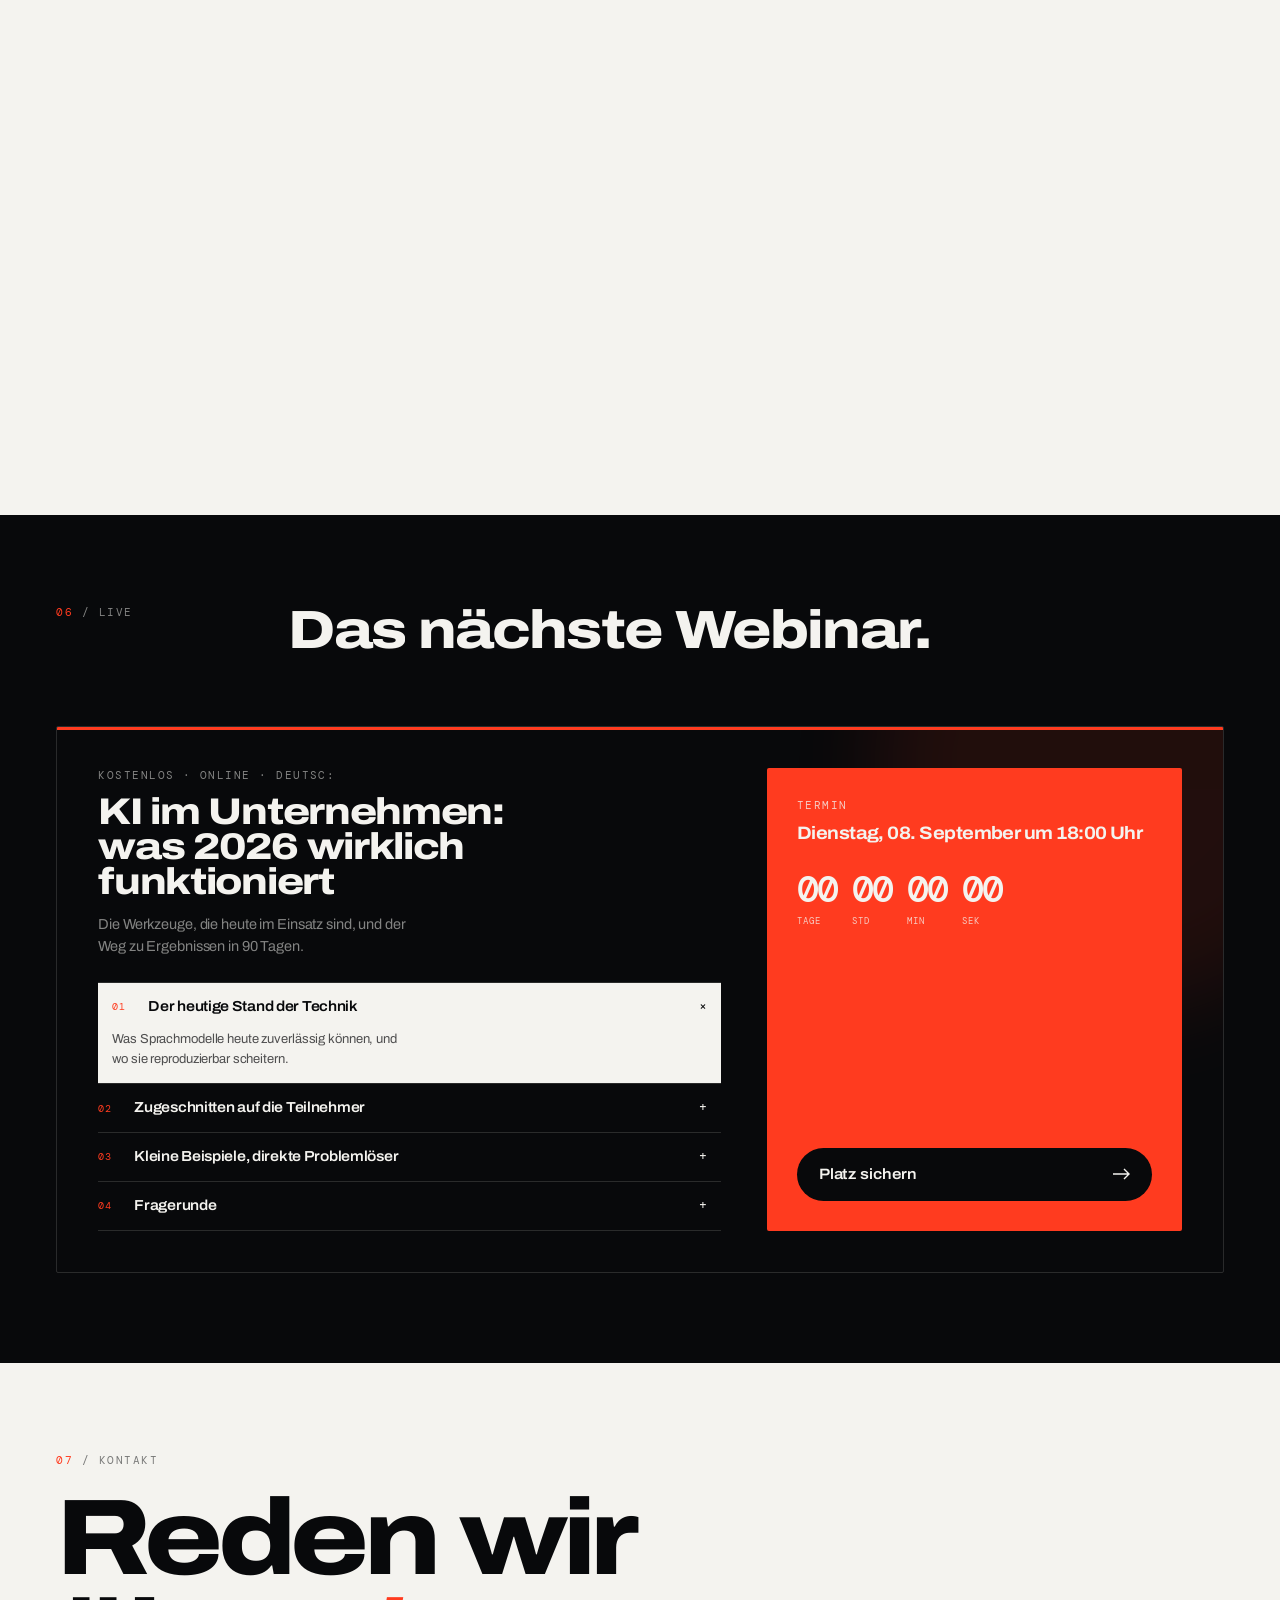
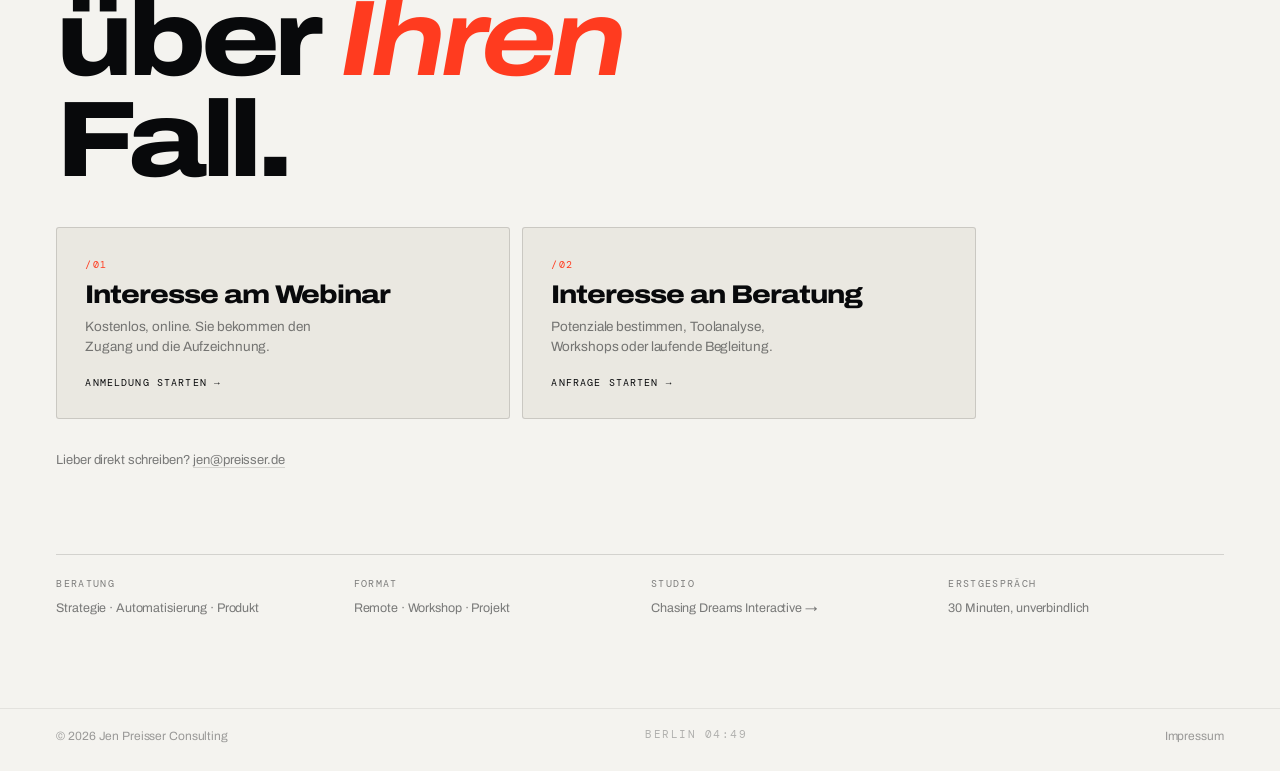
==== commit 355a1409: "Totes CSS entfernt Regeln ohne Gegenstueck im Markup: der Statistik-Block, die Merkmal-Pillen und de" ====
--- a/index.html
+++ b/index.html
@@ -102,7 +102,7 @@
 }
 @keyframes grain{0%{transform:translate(0,0)}25%{transform:translate(-2%,2%)}50%{transform:translate(2%,-2%)}75%{transform:translate(-1%,-2%)}100%{transform:translate(0,0)}}
 
-h1,h2,h3,h4,.dsp{font-weight:800;font-stretch:118%;font-variation-settings:'wdth' 118;letter-spacing:-.035em;line-height:.94}
+h1,h2,h3,h4{font-weight:800;font-stretch:118%;font-variation-settings:'wdth' 118;letter-spacing:-.035em;line-height:.94}
 .ital{font-style:italic;font-weight:700}
 a{color:inherit;text-decoration:none}
 ::selection{background:var(--acc);color:#fff}
@@ -110,7 +110,6 @@
 .wrap{padding-inline:var(--pad)}
 .mono,.eyebrow{font-family:'DM Mono',ui-monospace,monospace;font-size:10.5px;font-weight:400;letter-spacing:.14em;text-transform:uppercase;color:var(--fg-2)}
 .eyebrow em{font-style:normal;color:var(--acc)}
-.hr{height:1px;background:var(--hair)}
 
 /* ═══════════════════ LADESCHIRM ═══════════════════ */
 #pre{position:fixed;inset:0;z-index:10000;background:var(--black);color:var(--white);display:grid;place-items:center;clip-path:inset(0 0 0 0);transition:clip-path 1.1s var(--e)}
@@ -211,7 +210,6 @@
 @keyframes fl2{50%{transform:translate(9vw,-5vh) scale(.9)}}
 #mesh{position:absolute;inset:0;width:100%;height:100%;display:block;z-index:1}
 
-@keyframes ping{70%,100%{box-shadow:0 0 0 10px rgba(255,59,31,0)}}
 
 h1.hero-title{font-size:clamp(40px,9vw,150px);letter-spacing:-.045em;margin:3.2vh 0 3.2vh;position:relative}
 h1.hero-title .ln{display:block;overflow:hidden;padding-bottom:.04em}
@@ -263,12 +261,6 @@
 .claim .cl.dim{color:var(--fg-2)}
 .claim .cl.hi{color:var(--acc)}
 
-.stats{display:grid;grid-template-columns:repeat(auto-fit,minmax(150px,1fr));gap:1px;background:var(--hair-2);border-block:1px solid var(--hair)}
-.stat{background:var(--bg);padding:24px 20px;transition:background .5s var(--e)}
-.stat:hover{background:var(--black-2)}
-.inv .stat:hover{background:var(--white-2)}
-.stat b{display:block;font-size:clamp(30px,3.8vw,54px);font-weight:500;letter-spacing:-.045em;line-height:1;font-variant-numeric:tabular-nums;font-family:'DM Mono',monospace}
-.stat small{display:block;margin-top:10px;font-size:11.5px;color:var(--fg-2);max-width:22ch;line-height:1.4}
 
 /* ═══════════════════ LEISTUNGEN — Tafeln, aktive kippt auf Weiß ═══════════════════ */
 .ways{
@@ -588,11 +580,8 @@
   .seat.lead{grid-template-columns:minmax(0,150px) 1fr;gap:16px}
 }
 
-.sig{display:flex;flex-wrap:wrap;gap:6px;margin-top:22px}
-.sig b{font-weight:400;font-family:'DM Mono',monospace;font-size:9.5px;letter-spacing:.08em;text-transform:uppercase;border:1px solid var(--hair);border-radius:100px;padding:5px 10px;color:var(--fg-2)}
 
 /* ═══════════════════ EINSTIEG IN DEN FUNNEL ═══════════════════ */
-.cta-lead{color:var(--fg-2);max-width:52ch;margin-top:clamp(26px,3.4vw,40px);font-size:clamp(14px,1.15vw,17px)}
 .entries{display:grid;grid-template-columns:repeat(auto-fit,minmax(280px,1fr));gap:12px;margin-top:clamp(24px,3vw,36px);max-width:920px}
 .entry{
   position:relative;border:1px solid var(--hair);border-radius:3px;overflow:hidden;
@@ -621,8 +610,6 @@
 /* ═══════════════════ CTA ═══════════════════ */
 .cta h2{font-size:clamp(36px,8.4vw,138px);letter-spacing:-.05em}
 .cta h2 .ital{color:var(--acc)}
-.cta a.mail{display:inline-flex;align-items:center;gap:13px;margin-top:32px;font-size:clamp(16px,1.9vw,26px);font-weight:700;font-stretch:110%;letter-spacing:-.035em;border-bottom:1px solid var(--hair);padding-bottom:5px;transition:color .45s var(--e),border-color .45s;will-change:transform}
-.cta a.mail:hover{color:var(--acc);border-color:var(--acc)}
 .cta-meta{display:grid;grid-template-columns:repeat(auto-fit,minmax(160px,1fr));gap:22px;margin-top:clamp(42px,6.5vw,88px);padding-top:22px;border-top:1px solid var(--hair);font-size:12.5px;color:var(--fg-2)}
 .cta-meta b{display:block;font-family:'DM Mono',monospace;font-weight:400;font-size:9.5px;letter-spacing:.14em;text-transform:uppercase;margin-bottom:8px;opacity:.5;color:var(--white)}
 .cta-meta a:hover{color:var(--acc)}
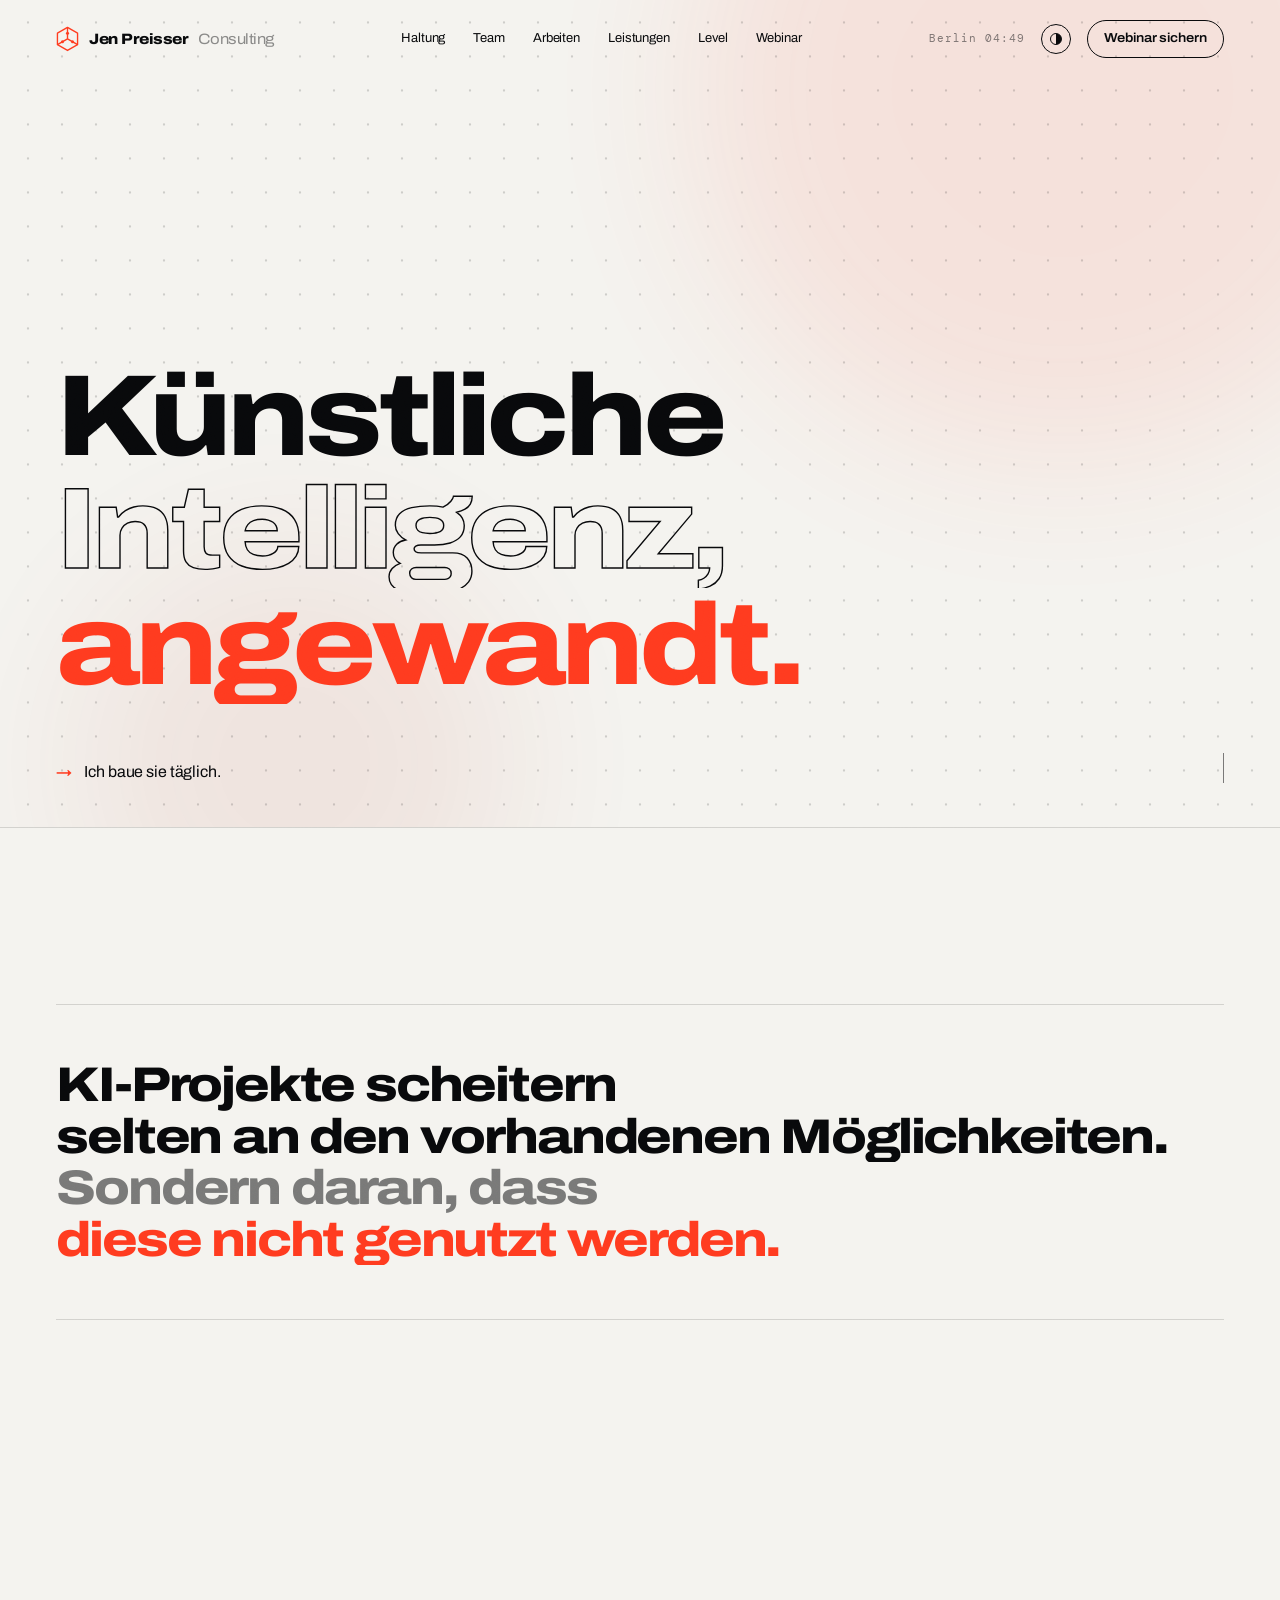
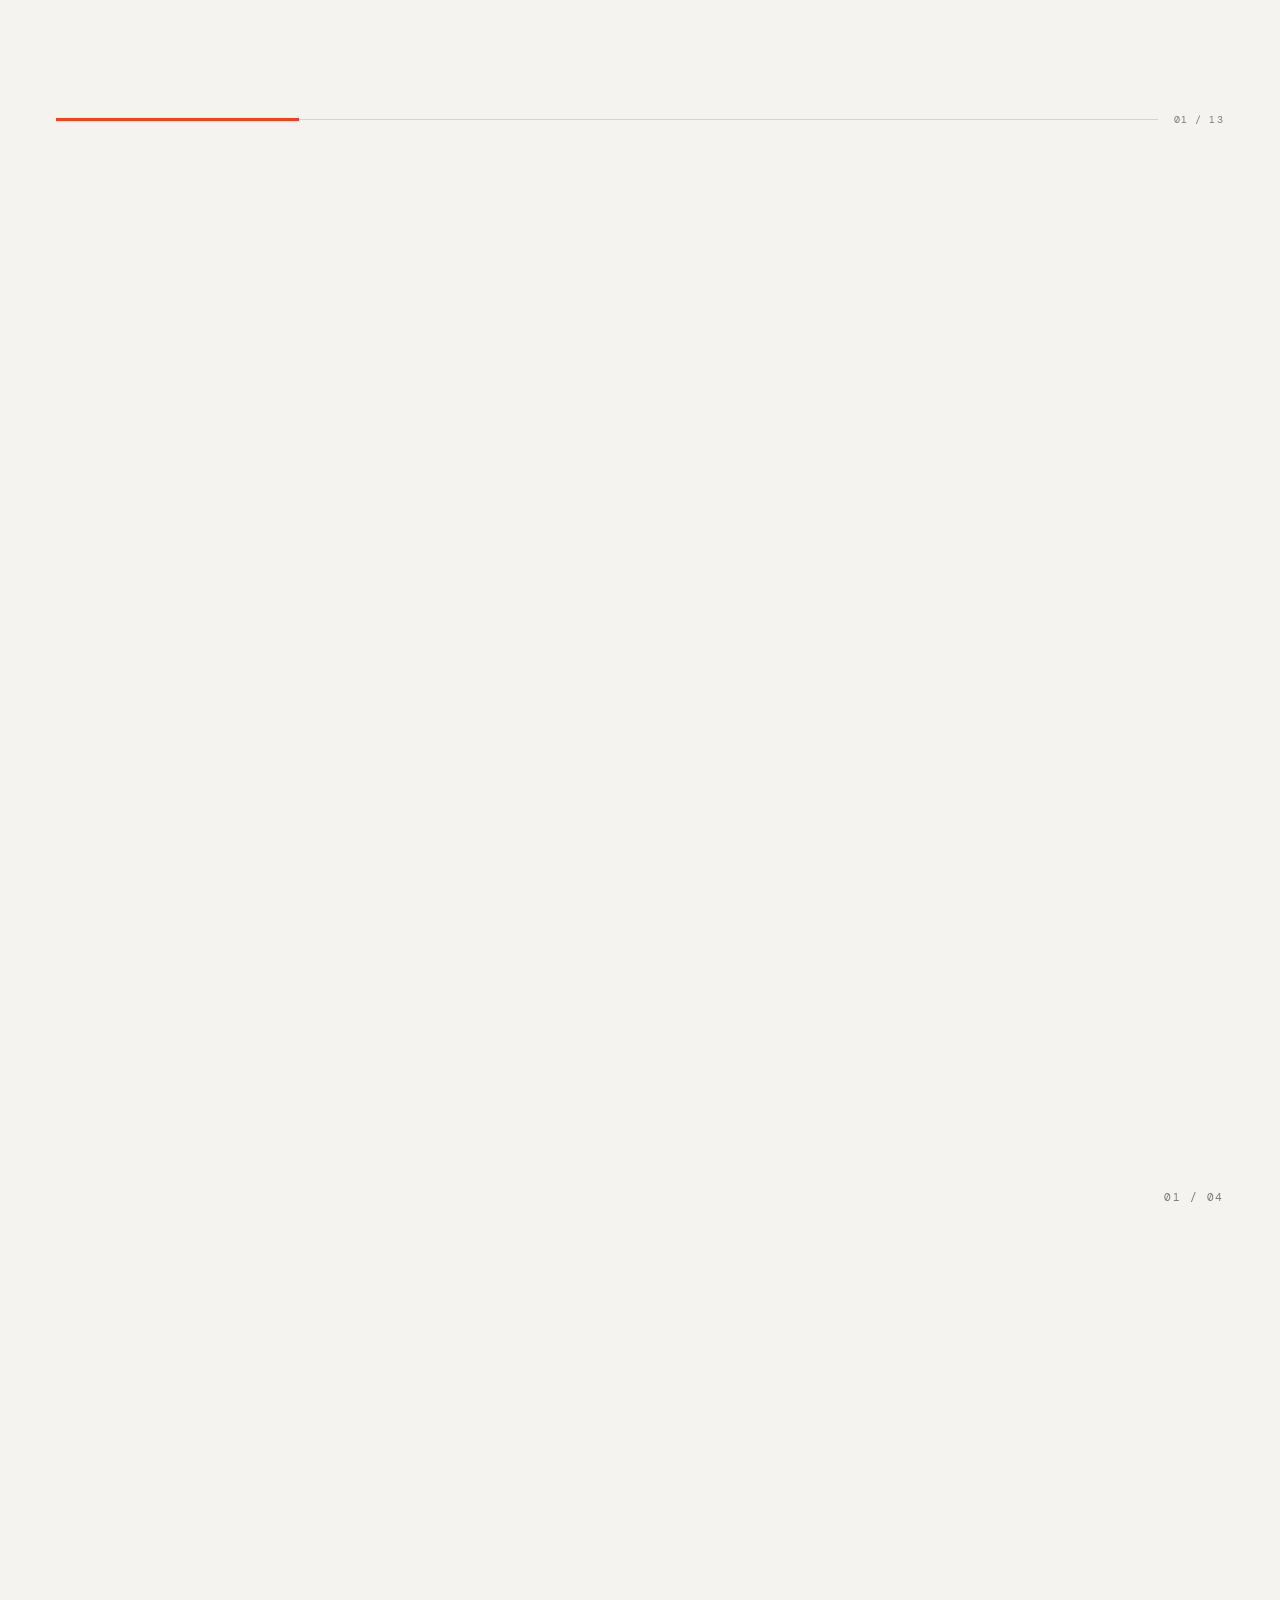
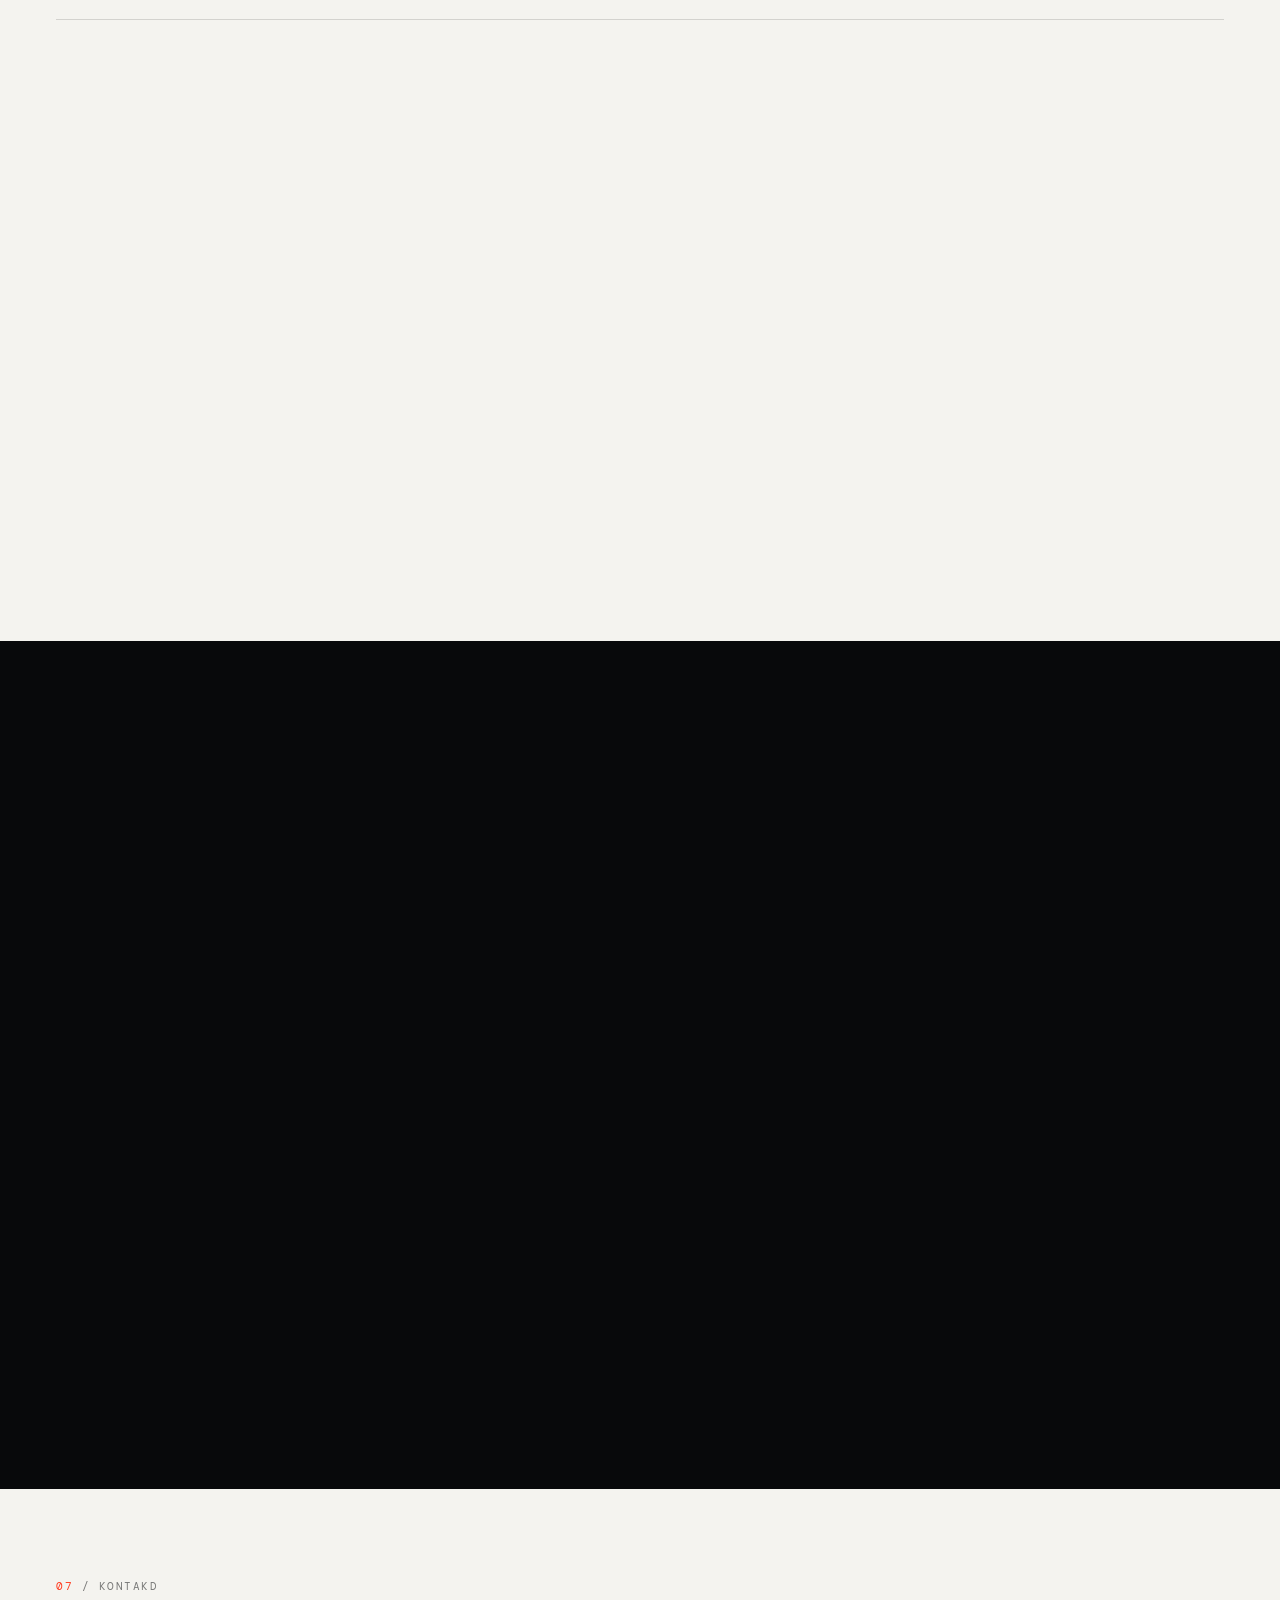
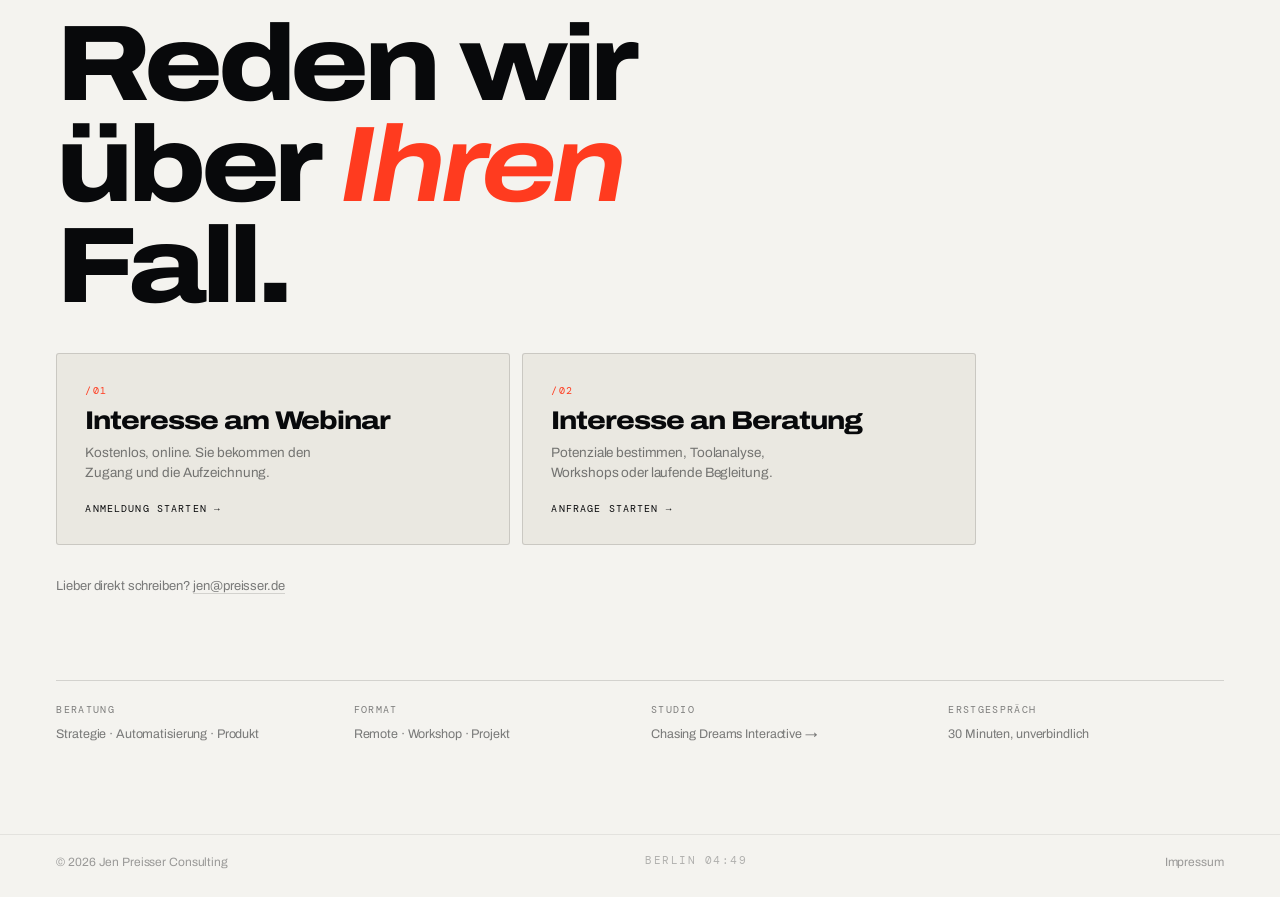
==== commit 9073972c: "Hero groesser, klare Kante zur Haltung Der Hero waechst von 78 auf 92 Prozent Bildschirmhoehe, gedec" ====
--- a/index.html
+++ b/index.html
@@ -191,13 +191,15 @@
 
 /* ═══════════════════ HERO ═══════════════════ */
 header.hero{
-  /* ohne die Kopfzeile braucht der Hero keine volle Bildschirmhoehe mehr */
-  min-height:min(78svh,760px);display:flex;flex-direction:column;justify-content:flex-end;
-  padding:132px var(--pad) 28px;position:relative;overflow:hidden;isolation:isolate;
+  min-height:min(92svh,900px);display:flex;flex-direction:column;justify-content:flex-end;
+  padding:150px var(--pad) 44px;position:relative;overflow:hidden;isolation:isolate;
   background:var(--black);
+  /* Seit das Laufband weg ist, liegen Hero und Haltung auf derselben
+     Flaeche. Die Kante macht den Uebergang wieder sichtbar. */
+  border-bottom:1px solid var(--hair);
 }
 /* schmal: die Mindesthoehe wuerde nur Leere ueber der Zeile erzeugen */
-@media(max-width:700px){header.hero{min-height:auto;padding:116px var(--pad) 24px}}
+@media(max-width:700px){header.hero{min-height:auto;padding:124px var(--pad) 32px}}
 .field{position:absolute;inset:0;z-index:-1;overflow:hidden}
 /* Lichthöfe liegen hinter dem Punktfeld */
 .field b{position:absolute;display:block;border-radius:50%;filter:blur(80px);z-index:0}
@@ -227,7 +229,8 @@
    ragen Ober- und Unterlängen des Nachbarworts hinein. Schrittweite = 1em + Lücke. */
 .slot li{height:1em;margin-bottom:.38em;white-space:nowrap;line-height:1;width:max-content}
 
-.hero-foot{display:flex;justify-content:space-between;align-items:flex-end;gap:28px;flex-wrap:wrap;border-top:1px solid var(--hair);padding-top:16px;position:relative}
+/* keine eigene Linie: die Kante des Hero uebernimmt die Trennung */
+.hero-foot{display:flex;justify-content:space-between;align-items:flex-end;gap:28px;flex-wrap:wrap;padding-top:16px;position:relative}
 .hero-foot .lead{max-width:38ch;font-size:clamp(15px,1.25vw,19px);line-height:1.4;display:flex;align-items:baseline;gap:12px}
 .hero-foot .lead .arrow{flex:none;color:var(--acc);font-weight:700}
 .scrollcue{display:flex;align-items:center;gap:9px}
